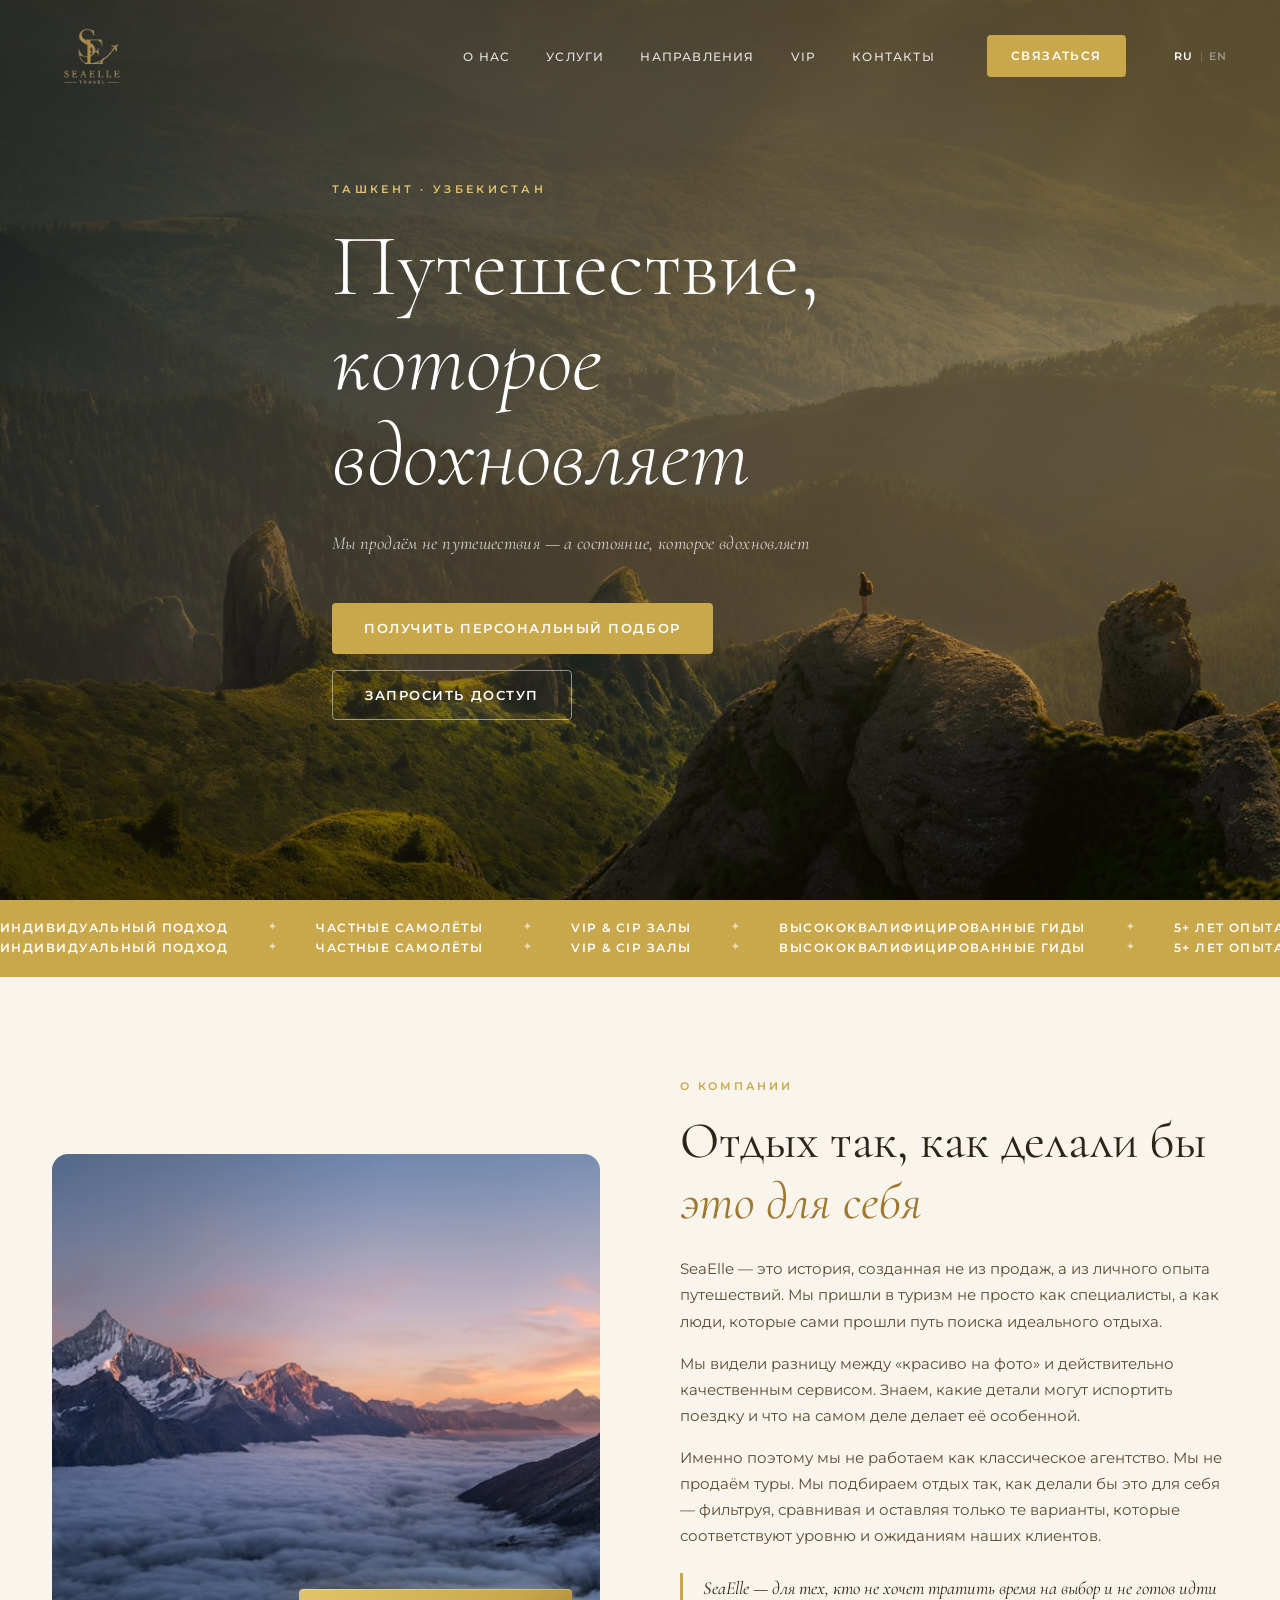
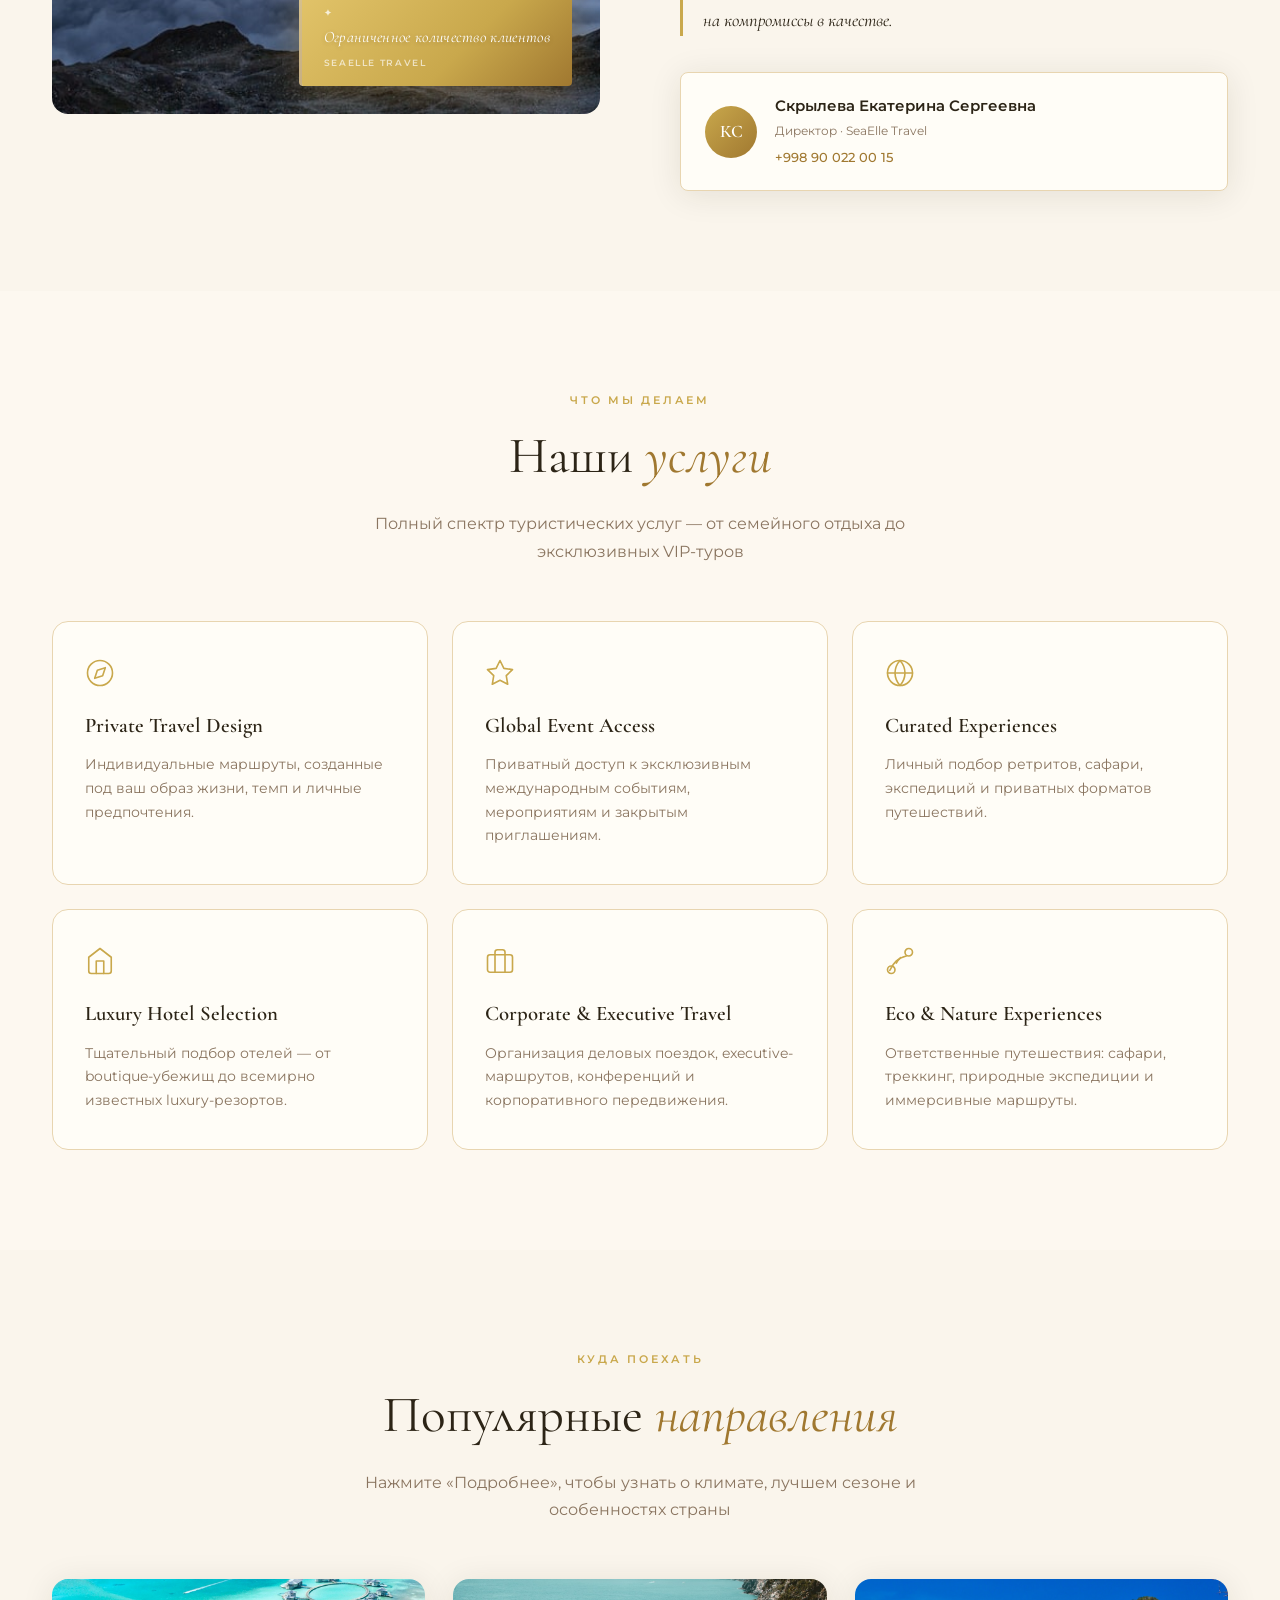
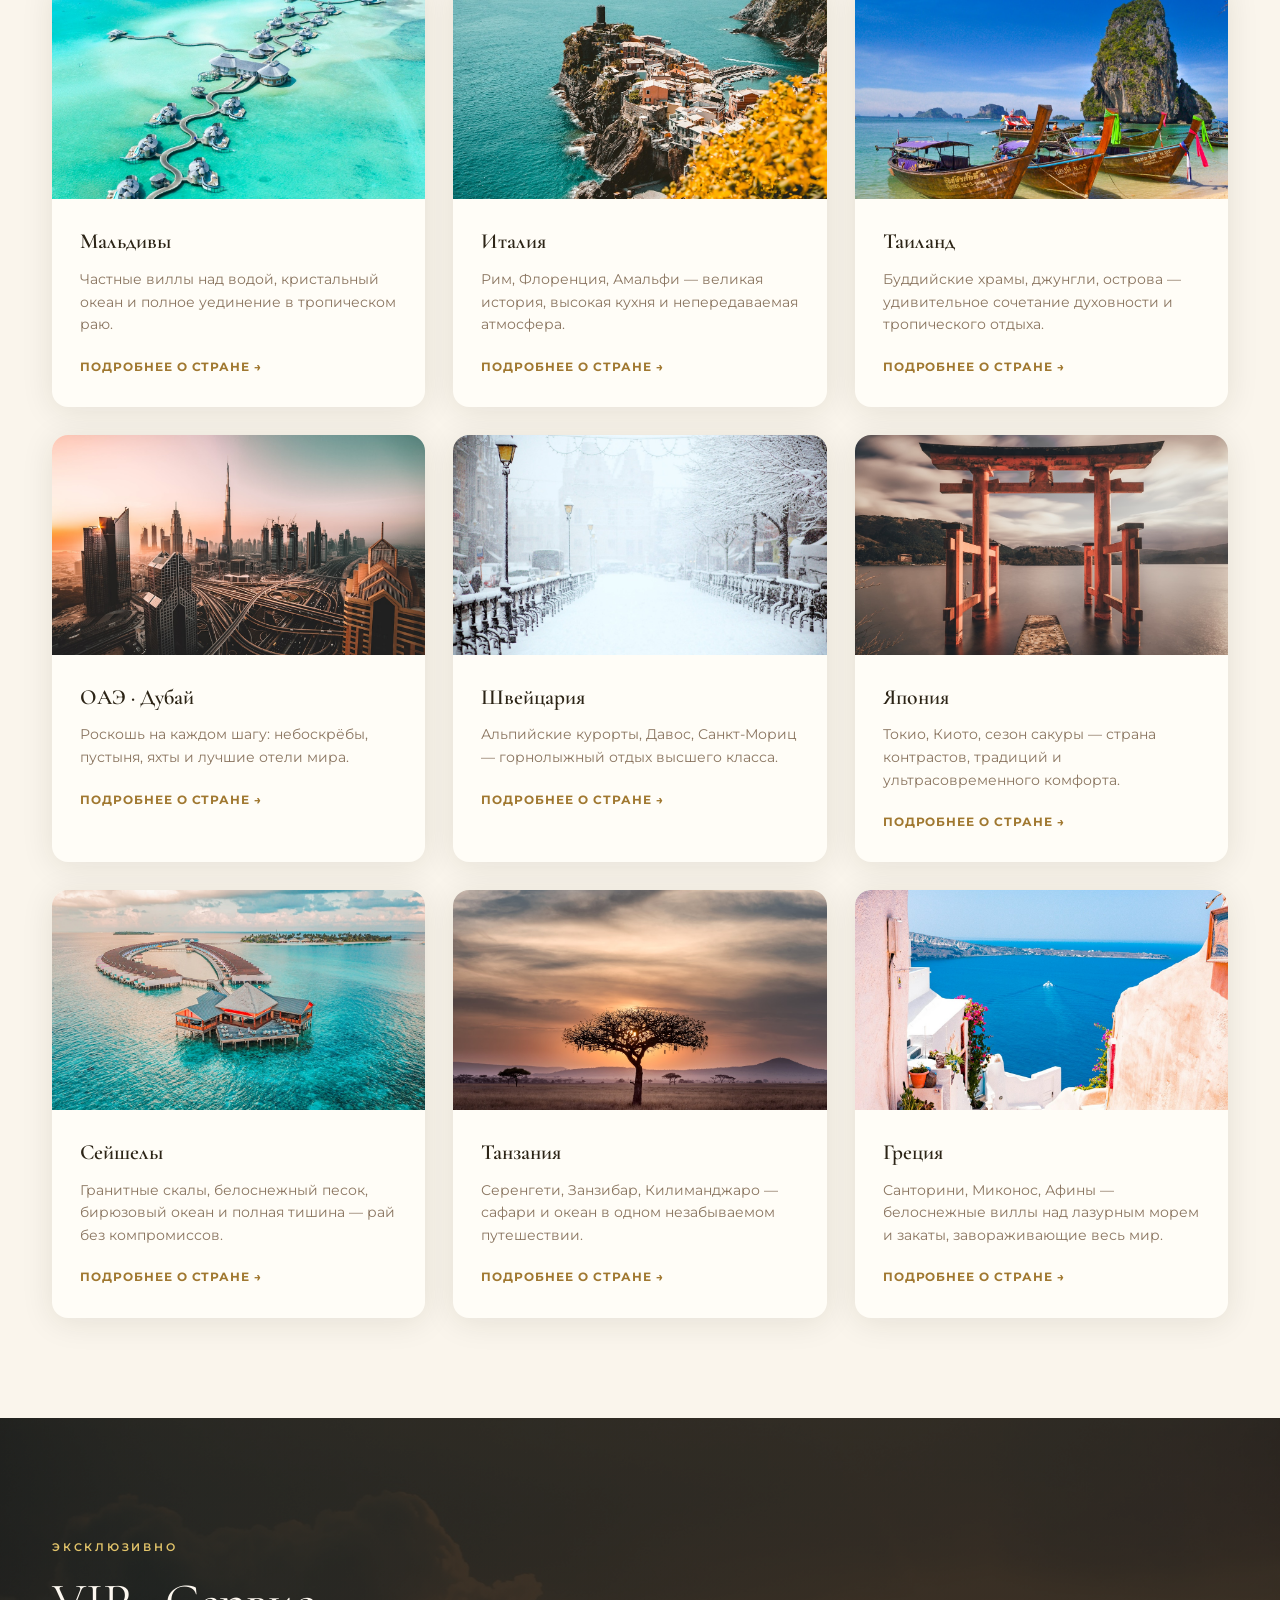
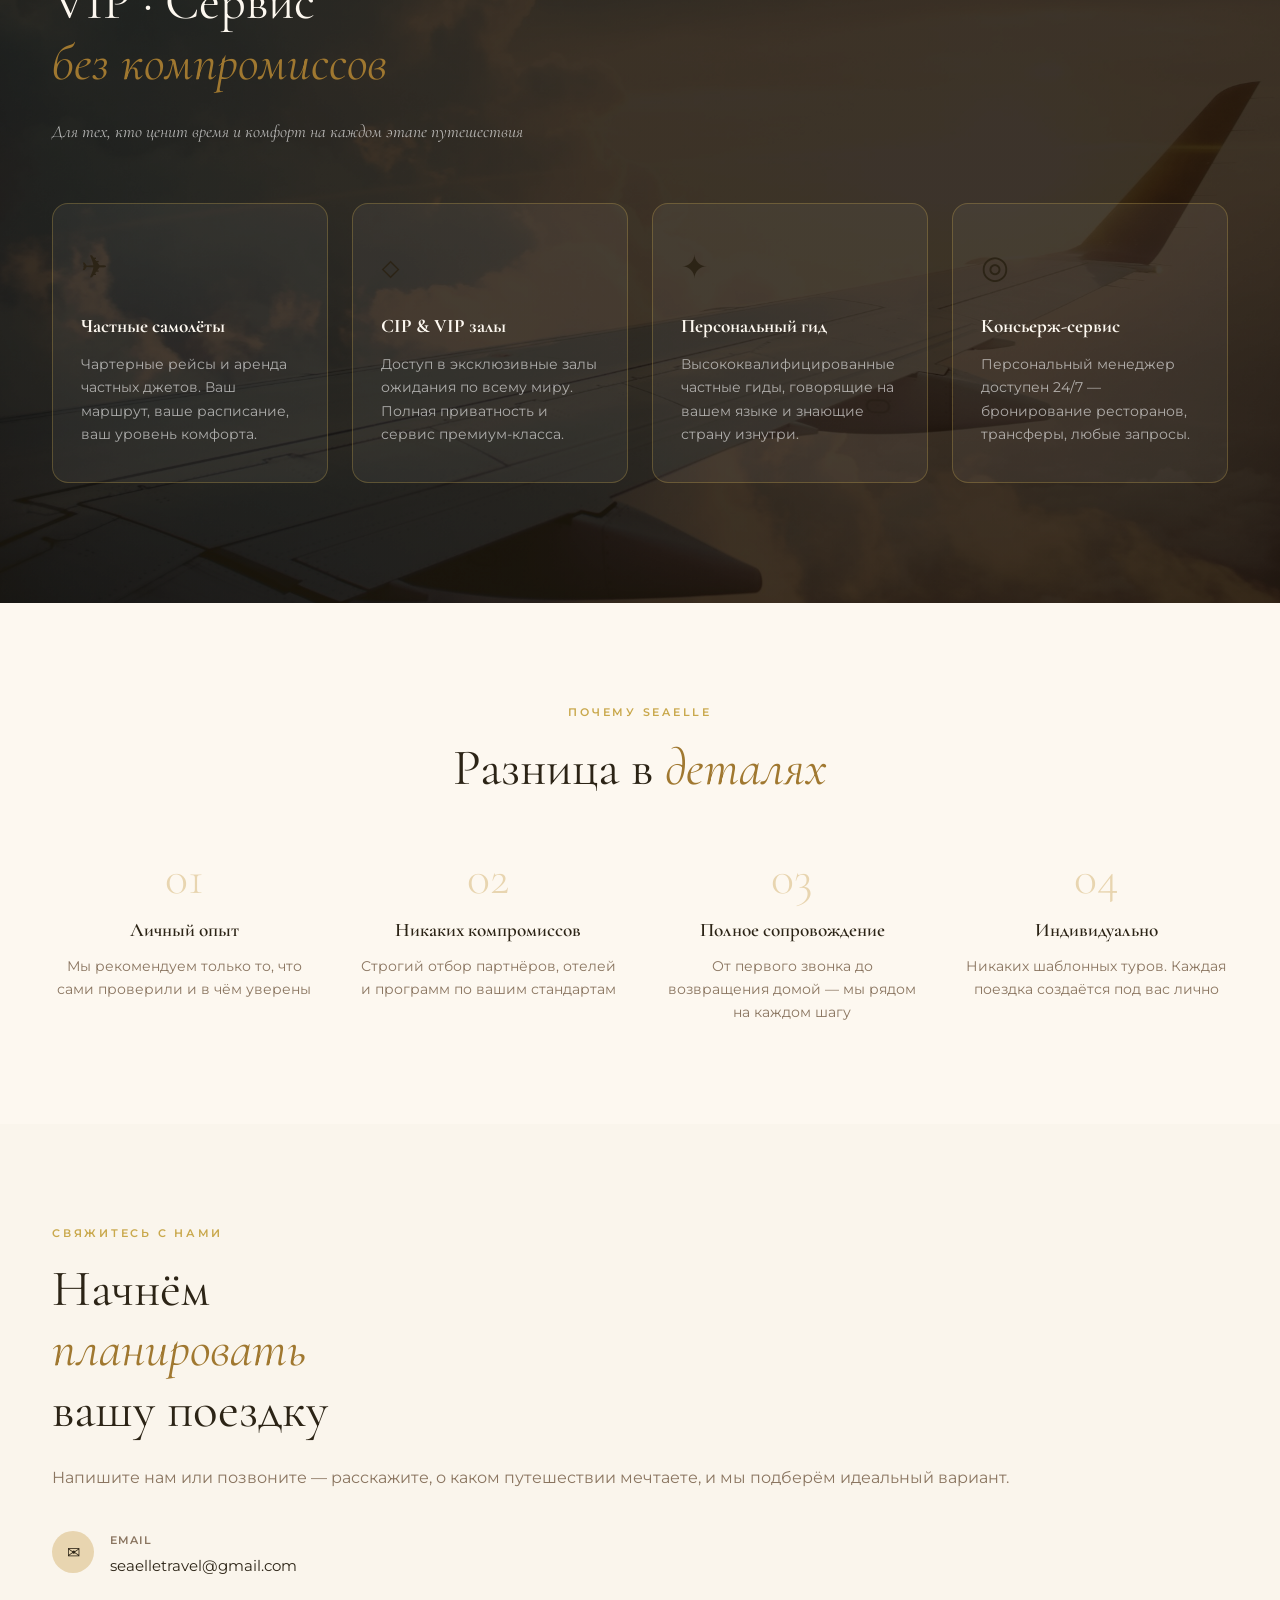
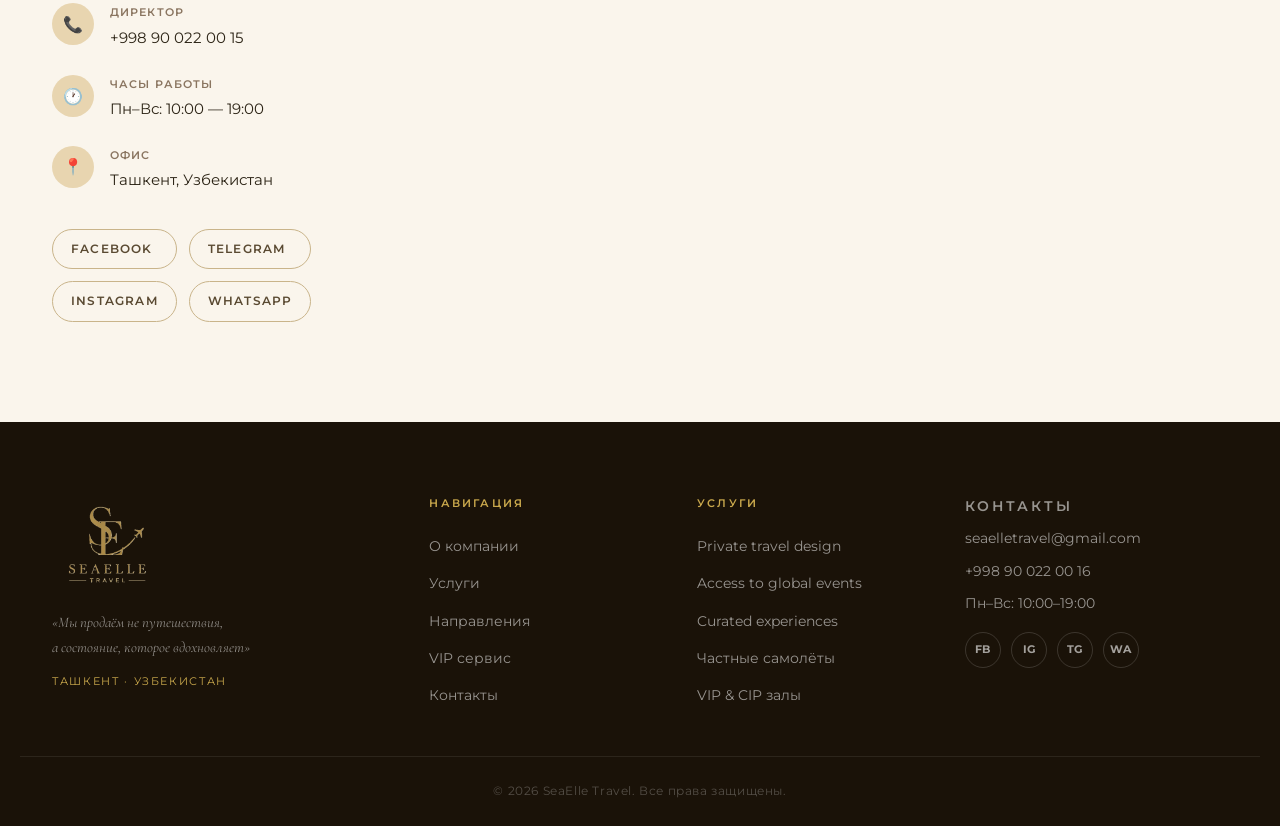
==== index.html @ 76f21b68 "aa" ====
<!DOCTYPE html>
<html lang="ru">
<head>
  <meta charset="UTF-8" />
  <meta name="viewport" content="width=device-width, initial-scale=1.0" />
  <title>SeaElle Travel — Ташкент</title>
  <link rel="stylesheet" href="style.css" />
  <link rel="preconnect" href="https://fonts.googleapis.com" />
  <link href="https://fonts.googleapis.com/css2?family=Cormorant+Garamond:ital,wght@0,300;0,400;0,600;1,300;1,400&family=Montserrat:wght@300;400;500;600&display=swap" rel="stylesheet" />
</head>
<body>

  <!-- HEADER -->
  <header id="header">
    <nav class="nav container">
      <a href="#" class="logo"><img src="images/seaelle_logo-1.png" alt="SeaElle Travel" class="logo-img" /></a>
      <ul class="nav-links">
        <li><a href="#about" data-i18n="navAbout">О нас</a></li>
        <li><a href="#services" data-i18n="navServices">Услуги</a></li>
        <li><a href="#destinations" data-i18n="navDestinations">Направления</a></li>
        <li><a href="#vip">VIP</a></li>
        <li><a href="#contact" data-i18n="navContact">Контакты</a></li>
      </ul>
      <a href="#contact" class="btn-primary nav-cta" data-i18n="navCta">Связаться</a>
      <div class="lang-switcher" id="desktopLangSwitcher">
        <button class="lang-btn active" data-lang="ru">RU</button>
        <span class="lang-sep">|</span>
        <button class="lang-btn" data-lang="en">EN</button>
      </div>
      <button class="burger" id="burger" aria-label="Открыть меню" aria-expanded="false">
        <span class="burger-line"></span>
        <span class="burger-line"></span>
        <span class="burger-line"></span>
      </button>
    </nav>
  </header>

  <!-- MOBILE MENU -->
  <div class="mobile-menu" id="mobileMenu" aria-hidden="true">
    <div class="mm-inner">
      <div class="mm-top">
        <p class="mm-logo"><img src="images/seaelle_logo-1.png" alt="SeaElle Travel" class="logo-img" /></p>
        <button class="mm-close" id="mmClose" aria-label="Закрыть">✕</button>
      </div>
      <div class="mm-lang">
        <button class="lang-btn active" data-lang="ru">RU</button>
        <span class="lang-sep">|</span>
        <button class="lang-btn" data-lang="en">EN</button>
      </div>
      <nav class="mm-nav">
        <a href="#about" class="mob-link" data-i18n="navAbout">О нас</a>
        <a href="#services" class="mob-link" data-i18n="navServices">Услуги</a>
        <a href="#destinations" class="mob-link" data-i18n="navDestinations">Направления</a>
        <a href="#vip" class="mob-link">VIP</a>
        <a href="#contact" class="mob-link" data-i18n="navContact">Контакты</a>
      </nav>
      <div class="mm-footer">
        <p class="mm-slogan" data-i18n-html="mmSlogan">«Мы продаём не путешествия —<br/>а состояние, которое вдохновляет»</p>
        <a href="mailto:seaelletravel@gmail.com" class="mm-email">seaelletravel@gmail.com</a>
      </div>
    </div>
  </div>

  <!-- HERO -->
  <section class="hero" id="home">
    <div class="hero-overlay"></div>
    <div class="hero-content container">
      <p class="hero-eyebrow" data-i18n="heroEyebrow">Ташкент · Узбекистан</p>
      <h1 class="hero-title" data-i18n-html="heroTitle">Путешествие,<br /><em>которое вдохновляет</em></h1>
      <p class="hero-slogan" data-i18n="heroSlogan">Мы продаём не путешествия — а состояние, которое вдохновляет</p>
      <div class="hero-actions">
        <a href="#contact" class="btn-primary" data-i18n="heroBtnPrimary">Получить персональный подбор</a>
        <a href="#vip" class="btn-outline" data-i18n="heroBtnOutline">Запросить доступ</a>
      </div>
    </div>
  
  </section>

  <!-- TAGLINE STRIP -->
  <div class="strip" id="strip">
    <div class="strip-inner">
      <span>Индивидуальный подход</span>
      <span class="dot">✦</span>
      <span>Частные самолёты</span>
      <span class="dot">✦</span>
      <span>VIP &amp; CIP залы</span>
      <span class="dot">✦</span>
      <span>Высококвалифицированные гиды</span>
      <span class="dot">✦</span>
      <span>5+ лет опыта</span>
      <span class="dot">✦</span>
    </div>
  </div>

  <!-- ABOUT -->
  <section class="about section" id="about">
    <div class="container about-grid">
      <div class="about-image">
        <div class="about-img-wrap">
          <img src="images/about.jpg" alt="Путешествие SeaElle" />
          <div class="about-badge">
            <span class="badge-icon">✦</span>
            <span class="badge-txt" data-i18n="aboutBadge">Ограниченное количество клиентов</span>
            <span class="badge-sub">SeaElle Travel</span>
          </div>
        </div>
      </div>
      <div class="about-text">
        <p class="section-eyebrow" data-i18n="aboutEyebrow">О компании</p>
        <h2 class="section-title" data-i18n-html="aboutTitle">Отдых так, как делали бы<br /><em>это для себя</em></h2>
        <div class="about-story">
          <p data-i18n="aboutP1">SeaElle — это история, созданная не из продаж, а из личного опыта путешествий. Мы пришли в туризм не просто как специалисты, а как люди, которые сами прошли путь поиска идеального отдыха.</p>
          <p data-i18n="aboutP2">Мы видели разницу между «красиво на фото» и действительно качественным сервисом. Знаем, какие детали могут испортить поездку и что на самом деле делает её особенной.</p>
          <p data-i18n="aboutP3">Именно поэтому мы не работаем как классическое агентство. Мы не продаём туры. Мы подбираем отдых так, как делали бы это для себя — фильтруя, сравнивая и оставляя только те варианты, которые соответствуют уровню и ожиданиям наших клиентов.</p>
          <p class="about-highlight" data-i18n="aboutHighlight">SeaElle — для тех, кто не хочет тратить время на выбор и не готов идти на компромиссы в качестве.</p>
        </div>
        <div class="director-card">
          <div class="director-avatar">КС</div>
          <div>
            <p class="director-name">Скрылева Екатерина Сергеевна</p>
            <p class="director-role">Директор · SeaElle Travel</p>
            <p class="director-phone"><a href="tel:+998900220015">+998 90 022 00 15</a></p>
          </div>
        </div>
      </div>
    </div>
  </section>

  <!-- SERVICES -->
  <section class="services section" id="services">
    <div class="container">
      <p class="section-eyebrow center" data-i18n="servicesEyebrow">Что мы делаем</p>
      <h2 class="section-title center" data-i18n-html="servicesTitle">Наши <em>услуги</em></h2>
      <p class="section-sub center" data-i18n="servicesSub">Полный спектр туристических услуг — от семейного отдыха до эксклюзивных VIP-туров</p>

      <div class="services-grid">
        <!-- RU CARDS -->
        <div class="service-card" data-lang-show="ru" data-aos="fade-up">
          <svg class="service-svg-icon" viewBox="0 0 24 24" fill="none" stroke="currentColor" stroke-width="1.3" stroke-linecap="round" stroke-linejoin="round">
            <circle cx="12" cy="12" r="10"/><polygon points="16.24 7.76 14.12 14.12 7.76 16.24 9.88 9.88 16.24 7.76"/>
          </svg>
          <h3>Private Travel Design</h3>
          <p>Индивидуальные маршруты, созданные под ваш образ жизни, темп и личные предпочтения.</p>
        </div>
        <div class="service-card" data-lang-show="ru" data-aos="fade-up" data-delay="100">
          <svg class="service-svg-icon" viewBox="0 0 24 24" fill="none" stroke="currentColor" stroke-width="1.3" stroke-linecap="round" stroke-linejoin="round">
            <path d="M12 2l3.09 6.26L22 9.27l-5 4.87 1.18 6.88L12 17.77l-6.18 3.25L7 14.14 2 9.27l6.91-1.01L12 2z"/>
          </svg>
          <h3>Global Event Access</h3>
          <p>Приватный доступ к эксклюзивным международным событиям, мероприятиям и закрытым приглашениям.</p>
        </div>
        <div class="service-card" data-lang-show="ru" data-aos="fade-up" data-delay="200">
          <svg class="service-svg-icon" viewBox="0 0 24 24" fill="none" stroke="currentColor" stroke-width="1.3" stroke-linecap="round" stroke-linejoin="round">
            <circle cx="12" cy="12" r="10"/><line x1="2" y1="12" x2="22" y2="12"/>
            <path d="M12 2a15.3 15.3 0 0 1 4 10 15.3 15.3 0 0 1-4 10 15.3 15.3 0 0 1-4-10 15.3 15.3 0 0 1 4-10z"/>
          </svg>
          <h3>Curated Experiences</h3>
          <p>Личный подбор ретритов, сафари, экспедиций и приватных форматов путешествий.</p>
        </div>
        <div class="service-card" data-lang-show="ru" data-aos="fade-up" data-delay="300">
          <svg class="service-svg-icon" viewBox="0 0 24 24" fill="none" stroke="currentColor" stroke-width="1.3" stroke-linecap="round" stroke-linejoin="round">
            <path d="M3 9l9-7 9 7v11a2 2 0 0 1-2 2H5a2 2 0 0 1-2-2z"/>
            <polyline points="9 22 9 12 15 12 15 22"/>
          </svg>
          <h3>Luxury Hotel Selection</h3>
          <p>Тщательный подбор отелей — от boutique-убежищ до всемирно известных luxury-резортов.</p>
        </div>
        <div class="service-card" data-lang-show="ru" data-aos="fade-up" data-delay="400">
          <svg class="service-svg-icon" viewBox="0 0 24 24" fill="none" stroke="currentColor" stroke-width="1.3" stroke-linecap="round" stroke-linejoin="round">
            <rect x="2" y="7" width="20" height="14" rx="2" ry="2"/>
            <path d="M16 21V5a2 2 0 0 0-2-2h-4a2 2 0 0 0-2 2v16"/>
          </svg>
          <h3>Corporate &amp; Executive Travel</h3>
          <p>Организация деловых поездок, executive-маршрутов, конференций и корпоративного передвижения.</p>
        </div>
        <div class="service-card" data-lang-show="ru" data-aos="fade-up" data-delay="500">
          <svg class="service-svg-icon" viewBox="0 0 24 24" fill="none" stroke="currentColor" stroke-width="1.3" stroke-linecap="round" stroke-linejoin="round">
            <path d="M17 8C8 10 5.9 16.17 3.82 19.5"/><path d="M9.04 13.72C9.97 12.04 11.08 10.56 12.45 9.3"/>
            <circle cx="19" cy="5" r="3"/><circle cx="5" cy="19" r="3"/>
          </svg>
          <h3>Eco &amp; Nature Experiences</h3>
          <p>Ответственные путешествия: сафари, треккинг, природные экспедиции и иммерсивные маршруты.</p>
        </div>

        <!-- EN CARDS (hidden by default) -->
        <div class="service-card" data-lang-show="en" style="display:none" data-aos="fade-up">
          <svg class="service-svg-icon" viewBox="0 0 24 24" fill="none" stroke="currentColor" stroke-width="1.3" stroke-linecap="round" stroke-linejoin="round">
            <circle cx="12" cy="12" r="10"/><polygon points="16.24 7.76 14.12 14.12 7.76 16.24 9.88 9.88 16.24 7.76"/>
          </svg>
          <h3>Private Travel Design</h3>
          <p>Tailor-made journeys crafted around your lifestyle, pace, and personal preferences.</p>
        </div>
        <div class="service-card" data-lang-show="en" style="display:none" data-aos="fade-up" data-delay="100">
          <svg class="service-svg-icon" viewBox="0 0 24 24" fill="none" stroke="currentColor" stroke-width="1.3" stroke-linecap="round" stroke-linejoin="round">
            <path d="M12 2l3.09 6.26L22 9.27l-5 4.87 1.18 6.88L12 17.77l-6.18 3.25L7 14.14 2 9.27l6.91-1.01L12 2z"/>
          </svg>
          <h3>Global Event Access</h3>
          <p>Private access to exclusive international events, experiences, and invitations.</p>
        </div>
        <div class="service-card" data-lang-show="en" style="display:none" data-aos="fade-up" data-delay="200">
          <svg class="service-svg-icon" viewBox="0 0 24 24" fill="none" stroke="currentColor" stroke-width="1.3" stroke-linecap="round" stroke-linejoin="round">
            <circle cx="12" cy="12" r="10"/><line x1="2" y1="12" x2="22" y2="12"/>
            <path d="M12 2a15.3 15.3 0 0 1 4 10 15.3 15.3 0 0 1-4 10 15.3 15.3 0 0 1-4-10 15.3 15.3 0 0 1 4-10z"/>
          </svg>
          <h3>Curated Experiences</h3>
          <p>Personally selected retreats, safaris, expeditions, and private travel formats.</p>
        </div>
        <div class="service-card" data-lang-show="en" style="display:none" data-aos="fade-up" data-delay="300">
          <svg class="service-svg-icon" viewBox="0 0 24 24" fill="none" stroke="currentColor" stroke-width="1.3" stroke-linecap="round" stroke-linejoin="round">
            <path d="M3 9l9-7 9 7v11a2 2 0 0 1-2 2H5a2 2 0 0 1-2-2z"/>
            <polyline points="9 22 9 12 15 12 15 22"/>
          </svg>
          <h3>Luxury Hotel Selection</h3>
          <p>Carefully curated stays — from boutique hideaways to world-renowned luxury resorts.</p>
        </div>
        <div class="service-card" data-lang-show="en" style="display:none" data-aos="fade-up" data-delay="400">
          <svg class="service-svg-icon" viewBox="0 0 24 24" fill="none" stroke="currentColor" stroke-width="1.3" stroke-linecap="round" stroke-linejoin="round">
            <rect x="2" y="7" width="20" height="14" rx="2" ry="2"/>
            <path d="M16 21V5a2 2 0 0 0-2-2h-4a2 2 0 0 0-2 2v16"/>
          </svg>
          <h3>Corporate &amp; Executive Travel</h3>
          <p>Business travel management, executive itineraries, conferences, and corporate mobility solutions.</p>
        </div>
        <div class="service-card" data-lang-show="en" style="display:none" data-aos="fade-up" data-delay="500">
          <svg class="service-svg-icon" viewBox="0 0 24 24" fill="none" stroke="currentColor" stroke-width="1.3" stroke-linecap="round" stroke-linejoin="round">
            <path d="M17 8C8 10 5.9 16.17 3.82 19.5"/><path d="M9.04 13.72C9.97 12.04 11.08 10.56 12.45 9.3"/>
            <circle cx="19" cy="5" r="3"/><circle cx="5" cy="19" r="3"/>
          </svg>
          <h3>Eco &amp; Nature Experiences</h3>
          <p>Responsible travel experiences including safaris, trekking, conservation journeys, and immersive nature escapes.</p>
        </div>
      </div>
    </div>
  </section>

  <!-- DESTINATIONS -->
  <section class="destinations section" id="destinations">
    <div class="container">
      <p class="section-eyebrow center" data-i18n="destinationsEyebrow">Куда поехать</p>
      <h2 class="section-title center" data-i18n-html="destinationsTitle">Популярные <em>направления</em></h2>
      <p class="section-sub center" data-i18n="destinationsSub">Нажмите «Подробнее», чтобы узнать о климате, лучшем сезоне и особенностях страны</p>

      <div class="dest-grid">

        <div class="dest-card">
          <div class="dest-img-wrap">
            <img src="images/maldives.jpg" alt="Мальдивы" />
          </div>
          <div class="dest-info">
            <h3 data-i18n="destMaldivesTitle">Мальдивы</h3>
            <p data-i18n="destMaldivesDesc">Частные виллы над водой, кристальный океан и полное уединение в тропическом раю.</p>
            <button class="dest-more-btn" data-country="maldives" data-i18n="destMoreBtn">Подробнее о стране →</button>
          </div>
        </div>

        <div class="dest-card">
          <div class="dest-img-wrap">
            <img src="images/italy.jpg" alt="Италия" />
          </div>
          <div class="dest-info">
            <h3 data-i18n="destItalyTitle">Италия</h3>
            <p data-i18n="destItalyDesc">Рим, Флоренция, Амальфи — великая история, высокая кухня и непередаваемая атмосфера.</p>
            <button class="dest-more-btn" data-country="italy" data-i18n="destMoreBtn">Подробнее о стране →</button>
          </div>
        </div>

        <div class="dest-card">
          <div class="dest-img-wrap">
            <img src="images/thailand.jpg" alt="Таиланд" />
          </div>
          <div class="dest-info">
            <h3 data-i18n="destThailandTitle">Таиланд</h3>
            <p data-i18n="destThailandDesc">Буддийские храмы, джунгли, острова — удивительное сочетание духовности и тропического отдыха.</p>
            <button class="dest-more-btn" data-country="thailand" data-i18n="destMoreBtn">Подробнее о стране →</button>
          </div>
        </div>

        <div class="dest-card">
          <div class="dest-img-wrap">
            <img src="images/uae.jpg" alt="ОАЭ" />
          </div>
          <div class="dest-info">
            <h3 data-i18n="destUaeTitle">ОАЭ · Дубай</h3>
            <p data-i18n="destUaeDesc">Роскошь на каждом шагу: небоскрёбы, пустыня, яхты и лучшие отели мира.</p>
            <button class="dest-more-btn" data-country="uae" data-i18n="destMoreBtn">Подробнее о стране →</button>
          </div>
        </div>

        <div class="dest-card">
          <div class="dest-img-wrap">
            <img src="images/switzerland.jpg" alt="Швейцария" />
          </div>
          <div class="dest-info">
            <h3 data-i18n="destSwitzerlandTitle">Швейцария</h3>
            <p data-i18n="destSwitzerlandDesc">Альпийские курорты, Давос, Санкт-Мориц — горнолыжный отдых высшего класса.</p>
            <button class="dest-more-btn" data-country="switzerland" data-i18n="destMoreBtn">Подробнее о стране →</button>
          </div>
        </div>

        <div class="dest-card">
          <div class="dest-img-wrap">
            <img src="images/japan.jpg" alt="Япония" />
          </div>
          <div class="dest-info">
            <h3 data-i18n="destJapanTitle">Япония</h3>
            <p data-i18n="destJapanDesc">Токио, Киото, сезон сакуры — страна контрастов, традиций и ультрасовременного комфорта.</p>
            <button class="dest-more-btn" data-country="japan" data-i18n="destMoreBtn">Подробнее о стране →</button>
          </div>
        </div>

        <div class="dest-card">
          <div class="dest-img-wrap">
            <img src="images/seychelles.jpg" alt="Сейшелы" />
          </div>
          <div class="dest-info">
            <h3 data-i18n="destSeychellesTitle">Сейшелы</h3>
            <p data-i18n="destSeychellesDesc">Гранитные скалы, белоснежный песок, бирюзовый океан и полная тишина — рай без компромиссов.</p>
            <button class="dest-more-btn" data-country="seychelles" data-i18n="destMoreBtn">Подробнее о стране →</button>
          </div>
        </div>

        <div class="dest-card">
          <div class="dest-img-wrap">
            <img src="images/tanzania.jpg" alt="Танзания" />
          </div>
          <div class="dest-info">
            <h3 data-i18n="destTanzaniaTitle">Танзания</h3>
            <p data-i18n="destTanzaniaDesc">Серенгети, Занзибар, Килиманджаро — сафари и океан в одном незабываемом путешествии.</p>
            <button class="dest-more-btn" data-country="tanzania" data-i18n="destMoreBtn">Подробнее о стране →</button>
          </div>
        </div>

        <div class="dest-card">
          <div class="dest-img-wrap">
            <img src="images/greece.jpg" alt="Греция" />
          </div>
          <div class="dest-info">
            <h3 data-i18n="destGreeceTitle">Греция</h3>
            <p data-i18n="destGreeceDesc">Санторини, Миконос, Афины — белоснежные виллы над лазурным морем и закаты, завораживающие весь мир.</p>
            <button class="dest-more-btn" data-country="greece" data-i18n="destMoreBtn">Подробнее о стране →</button>
          </div>
        </div>

      </div>
    </div>
  </section>

  <!-- COUNTRY MODAL -->
  <div class="modal-overlay" id="countryModal" role="dialog" aria-modal="true" aria-label="Информация о стране">
    <div class="modal-box">
      <button class="modal-close" id="modalClose" aria-label="Закрыть">✕</button>
      <div class="modal-inner">
        <div class="modal-left">
          <img src="" alt="" id="modalImg" />
          <div class="modal-img-overlay">
            <span id="modalCountryBadge"></span>
          </div>
        </div>
        <div class="modal-right">
          <p class="modal-eyebrow" id="modalEyebrow"></p>
          <h2 class="modal-title" id="modalTitle"></h2>
          <p class="modal-tagline" id="modalTagline"></p>
          <p class="modal-desc" id="modalDesc"></p>
          <div class="modal-facts" id="modalFacts"></div>
          <a href="https://www.instagram.com/seaelle.travel/" target="_blank" rel="noopener" class="btn-primary modal-cta" id="modalCta" data-i18n="modalCta">Узнать стоимость</a>
        </div>
      </div>
    </div>
  </div>


  <section class="vip section" id="vip">
    <div class="vip-bg"></div>
    <div class="container vip-content">
      <p class="section-eyebrow light" data-i18n="vipEyebrow">Эксклюзивно</p>
      <h2 class="section-title light" data-i18n-html="vipTitle">VIP · Сервис<br /><em>без компромиссов</em></h2>
      <p class="vip-desc" data-i18n="vipDesc">Для тех, кто ценит время и комфорт на каждом этапе путешествия</p>

      <div class="vip-grid">
        <div class="vip-card">
          <div class="vip-icon">✈</div>
          <h3 data-i18n="vipCard1Title">Частные самолёты</h3>
          <p data-i18n="vipCard1Text">Чартерные рейсы и аренда частных джетов. Ваш маршрут, ваше расписание, ваш уровень комфорта.</p>
        </div>
        <div class="vip-card">
          <div class="vip-icon">◇</div>
          <h3 data-i18n="vipCard2Title">CIP &amp; VIP залы</h3>
          <p data-i18n="vipCard2Text">Доступ в эксклюзивные залы ожидания по всему миру. Полная приватность и сервис премиум-класса.</p>
        </div>
        <div class="vip-card">
          <div class="vip-icon">✦</div>
          <h3 data-i18n="vipCard3Title">Персональный гид</h3>
          <p data-i18n="vipCard3Text">Высококвалифицированные частные гиды, говорящие на вашем языке и знающие страну изнутри.</p>
        </div>
        <div class="vip-card">
          <div class="vip-icon">◎</div>
          <h3 data-i18n="vipCard4Title">Консьерж-сервис</h3>
          <p data-i18n="vipCard4Text">Персональный менеджер доступен 24/7 — бронирование ресторанов, трансферы, любые запросы.</p>
        </div>
      </div>
    </div>
  </section>

  <!-- WHY US -->
  <section class="why section">
    <div class="container">
      <p class="section-eyebrow center" data-i18n="whyEyebrow">Почему SeaElle</p>
      <h2 class="section-title center" data-i18n-html="whyTitle">Разница в <em>деталях</em></h2>
      <div class="why-grid">
        <div class="why-item">
          <span class="why-num">01</span>
          <h3 data-i18n="whyItem1Title">Личный опыт</h3>
          <p data-i18n="whyItem1Text">Мы рекомендуем только то, что сами проверили и в чём уверены</p>
        </div>
        <div class="why-item">
          <span class="why-num">02</span>
          <h3 data-i18n="whyItem2Title">Никаких компромиссов</h3>
          <p data-i18n="whyItem2Text">Строгий отбор партнёров, отелей и программ по вашим стандартам</p>
        </div>
        <div class="why-item">
          <span class="why-num">03</span>
          <h3 data-i18n="whyItem3Title">Полное сопровождение</h3>
          <p data-i18n="whyItem3Text">От первого звонка до возвращения домой — мы рядом на каждом шагу</p>
        </div>
        <div class="why-item">
          <span class="why-num">04</span>
          <h3 data-i18n="whyItem4Title">Индивидуально</h3>
          <p data-i18n="whyItem4Text">Никаких шаблонных туров. Каждая поездка создаётся под вас лично</p>
        </div>
      </div>
    </div>
  </section>

  <!-- CONTACT -->
  <section class="contact section" id="contact">
    <div class="container">
      <div class="contact-info">
        <p class="section-eyebrow" data-i18n="contactEyebrow">Свяжитесь с нами</p>
        <h2 class="section-title" data-i18n-html="contactTitle">Начнём<br /><em>планировать</em><br />вашу поездку</h2>
        <p class="contact-sub" data-i18n="contactSub">Напишите нам или позвоните — расскажите, о каком путешествии мечтаете, и мы подберём идеальный вариант.</p>

        <ul class="contact-list">
          <li>
            <span class="contact-ico">✉</span>
            <div>
              <p class="c-label">Email</p>
              <a href="mailto:seaelletravel@gmail.com">seaelletravel@gmail.com</a>
            </div>
          </li>
          <li>
            <span class="contact-ico">📞</span>
            <div>
              <p class="c-label" data-i18n="contactLabelDirector">Директор</p>
              <a href="tel:+998900220015">+998 90 022 00 15</a>
            </div>
          </li>
          <li>
            <span class="contact-ico">🕐</span>
            <div>
              <p class="c-label" data-i18n="contactLabelHours">Часы работы</p>
              <p data-i18n="contactLabelHoursVal">Пн–Вс: 10:00 — 19:00</p>
            </div>
          </li>
          <li>
            <span class="contact-ico">📍</span>
            <div>
              <p class="c-label" data-i18n="contactLabelOffice">Офис</p>
              <p data-i18n="contactLabelOfficeVal">Ташкент, Узбекистан</p>
            </div>
          </li>
        </ul>

        <div class="social-links">
          <div class="social-group">
            <a href="https://www.facebook.com/profile.php?id=61589027070417" target="_blank" rel="noopener" class="social-btn">Facebook</a>
            <a href="https://www.instagram.com/seaelle.travel/" target="_blank" rel="noopener" class="social-btn">Instagram</a>
          </div>
          <div class="social-group">
            <a href="#" class="social-btn">Telegram</a>
            <a href="#" class="social-btn">WhatsApp</a>
          </div>
        </div>
      </div>

    </div>
  </section>

  <!-- FOOTER -->
  <footer class="footer">
    <div class="container footer-grid">
      <div class="footer-brand">
        <div class="logo"><img src="images/seaelle_logo-1.png" alt="SeaElle Travel" class="logo-img" /></div>
        <p class="footer-slogan" data-i18n-html="footerSlogan">«Мы продаём не путешествия,<br />а состояние, которое вдохновляет»</p>
        <p class="footer-city" data-i18n="footerCity">Ташкент · Узбекистан</p>
      </div>
      <div class="footer-links">
        <p class="footer-heading" data-i18n="footerNavHeading">Навигация</p>
        <ul>
          <li><a href="#about" data-i18n="footerNavAbout">О компании</a></li>
          <li><a href="#services" data-i18n="footerNavServices">Услуги</a></li>
          <li><a href="#destinations" data-i18n="footerNavDestinations">Направления</a></li>
          <li><a href="#vip" data-i18n="footerNavVip">VIP сервис</a></li>
          <li><a href="#contact" data-i18n="footerNavContact">Контакты</a></li>
        </ul>
      </div>
      <div class="footer-links">
        <p class="footer-heading" data-i18n="footerServicesHeading">Услуги</p>
        <ul>
          <li><a href="#services">Private travel design</a></li>
          <li><a href="#services">Access to global events</a></li>
          <li><a href="#services">Curated experiences</a></li>
          <li><a href="#vip">Частные самолёты</a></li>
          <li><a href="#vip">VIP & CIP залы</a></li>
        </ul>
      </div>
      <div class="footer-contact">
        <p class="footer-heading" data-i18n="footerContactHeading">Контакты</p>
        <p><a href="mailto:seaelletravel@gmail.com">seaelletravel@gmail.com</a></p>
        <p><a href="tel:+998900220016">+998 90 022 00 16</a></p>
        <p>Пн–Вс: 10:00–19:00</p>
        <div class="footer-social">
          <a href="https://www.facebook.com/profile.php?id=61589027070417" target="_blank" rel="noopener">FB</a>
          <a href="https://www.instagram.com/seaelle.travel/" target="_blank" rel="noopener">IG</a>
          <a href="#">TG</a>
          <a href="#">WA</a>
        </div>
      </div>
    </div>
    <div class="footer-bottom container">
      <p data-i18n="footerCopy">© 2026 SeaElle Travel. Все права защищены.</p>
    </div>
  </footer>

  <script src="script.js"></script>
</body>
</html>
---- style.css ----
/* =============================================
   SeaElle Travel — Main Stylesheet
   Colors: warm beige, milk, sand, gold accents
   ============================================= */

:root {
  --cream: #fdf8f0;
  --milk: #faf5ec;
  --sand: #e8d5b0;
  --sand-dark: #c9b48a;
  --gold: #c9a84c;
  --gold-light: #e2c46a;
  --gold-dark: #a07830;
  --text-dark: #2c2416;
  --text-mid: #5a4a32;
  --text-light: #8a7560;
  --white: #ffffff;
  --dark-bg: #1a1208;
  --card-bg: #fffdf7;

  --font-serif: 'Cormorant Garamond', Georgia, serif;
  --font-sans: 'Montserrat', sans-serif;

  --radius: 16px;
  --radius-sm: 8px;
  --shadow: 0 4px 32px rgba(44, 36, 22, 0.10);
  --shadow-lg: 0 12px 60px rgba(44, 36, 22, 0.18);

  --transition: 0.35s cubic-bezier(0.4, 0, 0.2, 1);
}

*, *::before, *::after { box-sizing: border-box; margin: 0; padding: 0; }

html { scroll-behavior: smooth; font-size: 16px; overflow-x: hidden; }

body {
  font-family: var(--font-sans);
  background: var(--cream);
  color: var(--text-dark);
  line-height: 1.7;
  overflow-x: hidden;
}

img { display: block; max-width: 100%; }
a { color: inherit; text-decoration: none; }
ul { list-style: none; }

/* ---- UTILITIES ---- */
.container {
  max-width: 1240px;
  margin: 0 auto;
  padding: 0 32px;
}

.section {
  padding: 100px 0;
}

.section-eyebrow {
  font-family: var(--font-sans);
  font-size: 11px;
  font-weight: 600;
  letter-spacing: 0.25em;
  text-transform: uppercase;
  color: var(--gold);
  margin-bottom: 16px;
}

.section-eyebrow.light { color: var(--gold-light); }
.section-eyebrow.center { text-align: center; }

.section-title {
  font-family: var(--font-serif);
  font-size: clamp(2.2rem, 4vw, 3.2rem);
  font-weight: 400;
  line-height: 1.18;
  color: var(--text-dark);
  margin-bottom: 24px;
}

.section-title em {
  font-style: italic;
  color: var(--gold-dark);
}

.section-title.center { text-align: center; }
.section-title.light { color: var(--cream); }

.section-sub {
  font-size: 1rem;
  color: var(--text-light);
  max-width: 560px;
  margin-bottom: 56px;
}

.section-sub.center {
  text-align: center;
  margin-left: auto;
  margin-right: auto;
}

/* ---- BUTTONS ---- */
.btn-primary {
  display: inline-block;
  background: var(--gold);
  color: var(--white);
  font-family: var(--font-sans);
  font-size: 13px;
  font-weight: 600;
  letter-spacing: 0.12em;
  text-transform: uppercase;
  padding: 14px 32px;
  border-radius: 4px;
  border: none;
  cursor: pointer;
  transition: background var(--transition), transform var(--transition), box-shadow var(--transition);
}

.btn-primary:hover {
  background: var(--gold-dark);
  transform: translateY(-2px);
  box-shadow: 0 8px 24px rgba(201, 168, 76, 0.35);
}

.btn-outline {
  display: inline-block;
  background: transparent;
  color: var(--white);
  font-family: var(--font-sans);
  font-size: 13px;
  font-weight: 600;
  letter-spacing: 0.12em;
  text-transform: uppercase;
  padding: 13px 32px;
  border-radius: 4px;
  border: 1.5px solid rgba(255,255,255,0.5);
  cursor: pointer;
  transition: all var(--transition);
}

.btn-outline:hover {
  border-color: var(--white);
  background: rgba(255,255,255,0.1);
}



/* =============================================
   HEADER
   ============================================= */
#header {
  position: fixed;
  top: 0; left: 0; right: 0;
  z-index: 1000;
  padding: 20px 0;
  transition: all var(--transition);
}

#header.scrolled {
  background: rgba(253, 248, 240, 0.97);
  backdrop-filter: blur(20px);
  -webkit-backdrop-filter: blur(20px);
  padding: 14px 0;
  box-shadow: 0 2px 30px rgba(44,36,22,0.08);
}

.nav {
  display: flex;
  align-items: center;
  gap: 40px;
}

.logo {
  display: block;
  transition: opacity var(--transition);
}

.logo-img {
  height: 72px;
  width: auto;
  display: block;
  border-radius: 6px;
}

.logo span { display: none; }

.nav-links {
  display: flex;
  gap: 36px;
  margin-left: auto;
}

.nav-links a {
  font-size: 12px;
  font-weight: 500;
  letter-spacing: 0.1em;
  text-transform: uppercase;
  color: rgba(255,255,255,0.85);
  transition: color var(--transition);
  position: relative;
}

.nav-links a::after {
  content: '';
  position: absolute;
  bottom: -4px; left: 0;
  width: 0; height: 1px;
  background: var(--gold-light);
  transition: width var(--transition);
}

.nav-links a:hover::after { width: 100%; }
.nav-links a:hover { color: var(--white); }

#header.scrolled .nav-links a { color: var(--text-mid); }
#header.scrolled .nav-links a:hover { color: var(--gold-dark); }
#header.scrolled .nav-links a::after { background: var(--gold); }

.nav-cta { margin-left: 12px; font-size: 12px; padding: 11px 24px; }

/* ---- BURGER BUTTON ---- */
.burger {
  display: none;
  flex-direction: column;
  justify-content: center;
  gap: 6px;
  background: none;
  border: none;
  cursor: pointer;
  margin-left: auto;
  padding: 8px;
  width: 44px;
  height: 44px;
  border-radius: 8px;
  transition: background var(--transition);
  position: relative;
  z-index: 1001;
}

.burger:hover { background: rgba(255,255,255,0.1); }
#header.scrolled .burger:hover { background: rgba(44,36,22,0.08); }

.burger-line {
  display: block;
  width: 22px;
  height: 1.5px;
  background: var(--white);
  border-radius: 2px;
  transition: transform 0.4s cubic-bezier(0.4,0,0.2,1),
              opacity 0.3s ease,
              width 0.3s ease;
  transform-origin: center;
}

#header.scrolled .burger-line { background: var(--text-dark); }

/* Burger → X animation */
.burger.is-open .burger-line:nth-child(1) {
  transform: translateY(7.5px) rotate(45deg);
}
.burger.is-open .burger-line:nth-child(2) {
  opacity: 0;
  width: 0;
}
.burger.is-open .burger-line:nth-child(3) {
  transform: translateY(-7.5px) rotate(-45deg);
}

/* =============================================
   MOBILE MENU
   ============================================= */
.mobile-menu {
  position: fixed;
  inset: 0;
  z-index: 1000;
  visibility: hidden;
  pointer-events: none;
}

.mobile-menu.open {
  visibility: visible;
  pointer-events: all;
}

/* Dark overlay */
.mobile-menu::before {
  content: '';
  position: absolute;
  inset: 0;
  background: rgba(26,18,8,0.5);
  backdrop-filter: blur(4px);
  -webkit-backdrop-filter: blur(4px);
  opacity: 0;
  transition: opacity 0.4s ease;
}

.mobile-menu.open::before { opacity: 1; }

/* Slide-in panel */
.mm-inner {
  position: absolute;
  top: 0; right: 0;
  width: min(380px, 100vw);
  height: 100%;
  background: var(--dark-bg);
  display: flex;
  flex-direction: column;
  padding: 0;
  transform: translateX(100%);
  transition: transform 0.45s cubic-bezier(0.4, 0, 0.2, 1);
  overflow-y: auto;
}

.mobile-menu.open .mm-inner {
  transform: translateX(0);
}

.mm-top {
  display: flex;
  align-items: center;
  justify-content: space-between;
  padding: 28px 32px;
  border-bottom: 1px solid rgba(255,255,255,0.07);
}

.mm-logo {
  display: block;
}

.mm-logo .logo-img {
  height: 80px;
  width: auto;
  border-radius: 6px;
}

.mm-logo span { display: none; }

.mm-close {
  background: rgba(255,255,255,0.07);
  border: 1px solid rgba(255,255,255,0.12);
  color: rgba(255,255,255,0.7);
  width: 38px; height: 38px;
  border-radius: 50%;
  font-size: 1rem;
  cursor: pointer;
  display: flex;
  align-items: center;
  justify-content: center;
  transition: all var(--transition);
  flex-shrink: 0;
}

.mm-close:hover {
  background: var(--gold);
  border-color: var(--gold);
  color: var(--white);
}

.mm-nav {
  display: flex;
  flex-direction: column;
  padding: 40px 32px;
  gap: 4px;
  flex: 1;
}

.mm-nav a {
  font-family: var(--font-serif);
  font-size: 2rem;
  font-weight: 400;
  color: rgba(255,255,255,0.65);
  padding: 10px 0;
  border-bottom: 1px solid rgba(255,255,255,0.06);
  transition: color var(--transition), padding-left var(--transition);
  opacity: 0;
  transform: translateX(20px);
  transition: color 0.3s ease,
              padding-left 0.3s ease,
              opacity 0.4s ease,
              transform 0.4s ease;
}

.mm-nav a:last-child { border-bottom: none; }

.mm-nav a:hover {
  color: var(--gold-light);
  padding-left: 12px;
}

/* Staggered link animation */
.mobile-menu.open .mm-nav a {
  opacity: 1;
  transform: translateX(0);
}
.mobile-menu.open .mm-nav a:nth-child(1) { transition-delay: 0.12s; }
.mobile-menu.open .mm-nav a:nth-child(2) { transition-delay: 0.18s; }
.mobile-menu.open .mm-nav a:nth-child(3) { transition-delay: 0.24s; }
.mobile-menu.open .mm-nav a:nth-child(4) { transition-delay: 0.30s; }
.mobile-menu.open .mm-nav a:nth-child(5) { transition-delay: 0.36s; }

.mm-footer {
  padding: 28px 32px;
  border-top: 1px solid rgba(255,255,255,0.07);
}

.mm-slogan {
  font-family: var(--font-serif);
  font-style: italic;
  font-size: 0.88rem;
  color: rgba(255,255,255,0.35);
  line-height: 1.7;
  margin-bottom: 12px;
}

.mm-email {
  font-size: 12px;
  font-weight: 500;
  letter-spacing: 0.06em;
  color: var(--gold);
  transition: color var(--transition);
}

.mm-email:hover { color: var(--gold-light); }

/* =============================================
   HERO
   ============================================= */
.hero {
  position: relative;
  height: 100vh;
  min-height: 700px;
  display: flex;
  align-items: center;
  background: url('images/hero.jpg') center/cover no-repeat;
}

.hero-overlay {
  position: absolute;
  inset: 0;
  background: linear-gradient(
    135deg,
    rgba(26, 18, 8, 0.72) 0%,
    rgba(26, 18, 8, 0.45) 60%,
    rgba(26, 18, 8, 0.2) 100%
  );
}

.hero-content {
  position: relative;
  z-index: 2;
  max-width: 680px;
}

.hero-eyebrow {
  font-size: 11px;
  font-weight: 600;
  letter-spacing: 0.3em;
  text-transform: uppercase;
  color: var(--gold-light);
  margin-bottom: 20px;
}

.hero-title {
  font-family: var(--font-serif);
  font-size: clamp(3rem, 7vw, 5.5rem);
  font-weight: 300;
  line-height: 1.08;
  color: var(--white);
  margin-bottom: 24px;
}

.hero-title em {
  font-style: italic;
  font-weight: 300;
  display: block;
}

.hero-slogan {
  font-size: 1rem;
  color: rgba(255,255,255,0.75);
  margin-bottom: 44px;
  font-style: italic;
  font-family: var(--font-serif);
  font-size: 1.15rem;
  letter-spacing: 0.02em;
}

.hero-actions {
  display: flex;
  gap: 16px;
  flex-wrap: wrap;
}

.hero-scroll {
  position: absolute;
  bottom: 40px;
  left: 50%;
  transform: translateX(-50%);
  z-index: 2;
  display: flex;
  flex-direction: column;
  align-items: center;
  gap: 8px;
  color: rgba(255,255,255,0.5);
  font-size: 10px;
  letter-spacing: 0.15em;
  text-transform: uppercase;
}

.hero-scroll span {
  display: block;
  width: 1px;
  height: 48px;
  background: linear-gradient(to bottom, rgba(255,255,255,0.6), transparent);
  animation: scrollLine 1.8s ease-in-out infinite;
}

@keyframes scrollLine {
  0% { transform: scaleY(0); transform-origin: top; }
  50% { transform: scaleY(1); transform-origin: top; }
  51% { transform: scaleY(1); transform-origin: bottom; }
  100% { transform: scaleY(0); transform-origin: bottom; }
}

/* =============================================
   STRIP
   ============================================= */
.strip {
  background: var(--gold);
  padding: 18px 0;
  overflow: hidden;
}

.strip-inner {
  display: flex;
  gap: 40px;
  animation: marquee 30s linear infinite;
  white-space: nowrap;
  width: max-content;
}

.strip-inner span {
  font-size: 12px;
  font-weight: 600;
  letter-spacing: 0.12em;
  text-transform: uppercase;
  color: var(--white);
}

.strip-inner .dot {
  color: rgba(255,255,255,0.6);
  font-size: 10px;
  letter-spacing: 0;
}

@keyframes marquee {
  from { transform: translateX(0); }
  to { transform: translateX(-50%); }
}

/* =============================================
   ABOUT
   ============================================= */
.about { background: var(--milk); }

.about-grid {
  display: grid;
  grid-template-columns: 1fr 1fr;
  gap: 80px;
  align-items: center;
}

.about-img-wrap {
  position: relative;
  border-radius: var(--radius);
  overflow: hidden;
}

.about-img-wrap img {
  width: 100%;
  height: 560px;
  object-fit: cover;
  display: block;
  transition: transform 0.6s ease;
}

.about-img-wrap:hover img { transform: scale(1.03); }

.about-badge {
  position: absolute;
  bottom: 28px; right: 28px;
  background: linear-gradient(135deg, var(--gold-light) 0%, var(--gold) 60%, var(--gold-dark) 100%);
  display: flex;
  flex-direction: column;
  align-items: flex-start;
  gap: 6px;
  padding: 16px 22px;
  border-radius: 4px;
  border-left: 3px solid rgba(255,255,255,0.4);
  box-shadow: 0 8px 40px rgba(160, 120, 48, 0.45), inset 0 1px 0 rgba(255,255,255,0.3);
}

.badge-icon {
  display: block;
  font-size: 9px;
  font-family: var(--font-sans);
  font-weight: 700;
  letter-spacing: 0.3em;
  text-transform: uppercase;
  color: rgba(255,255,255,0.75);
}

.badge-line { display: none; }
.badge-label { display: none; }
.badge-num { display: none; }

.badge-txt {
  font-family: var(--font-serif);
  font-size: 1rem;
  font-weight: 400;
  font-style: italic;
  line-height: 1.4;
  color: var(--white);
  letter-spacing: 0.02em;
  text-shadow: 0 1px 4px rgba(100, 70, 10, 0.3);
}

.badge-sub {
  display: block;
  font-family: var(--font-sans);
  font-size: 9px;
  font-weight: 600;
  letter-spacing: 0.18em;
  text-transform: uppercase;
  color: rgba(255,255,255,0.65);
}

.about-story p {
  color: var(--text-mid);
  margin-bottom: 16px;
  font-size: 0.96rem;
}

.about-highlight {
  font-family: var(--font-serif);
  font-size: 1.15rem !important;
  font-style: italic;
  color: var(--text-dark) !important;
  border-left: 3px solid var(--gold);
  padding-left: 20px;
  margin-top: 24px !important;
}

.director-card {
  display: flex;
  align-items: center;
  gap: 18px;
  background: var(--card-bg);
  border-radius: var(--radius-sm);
  padding: 20px 24px;
  margin-top: 36px;
  border: 1px solid var(--sand);
  box-shadow: var(--shadow);
}

.director-avatar {
  width: 52px; height: 52px;
  border-radius: 50%;
  background: linear-gradient(135deg, var(--gold), var(--gold-dark));
  display: flex;
  align-items: center;
  justify-content: center;
  font-family: var(--font-serif);
  font-size: 1.1rem;
  font-weight: 600;
  color: var(--white);
  flex-shrink: 0;
}

.director-name {
  font-weight: 600;
  font-size: 0.95rem;
  color: var(--text-dark);
}

.director-role {
  font-size: 12px;
  color: var(--text-light);
  margin: 2px 0;
}

.director-phone a {
  color: var(--gold-dark);
  font-size: 13px;
  font-weight: 500;
  transition: color var(--transition);
}

.director-phone a:hover { color: var(--gold); }

/* =============================================
   SERVICES
   ============================================= */
.services { background: var(--cream); }

.services-grid {
  display: grid;
  grid-template-columns: repeat(3, 1fr);
  gap: 24px;
}

.service-card {
  background: var(--card-bg);
  border-radius: var(--radius);
  padding: 36px 32px;
  border: 1px solid var(--sand);
  transition: all var(--transition);
  position: relative;
  overflow: hidden;
}

.service-card::before {
  content: '';
  position: absolute;
  bottom: 0; left: 0; right: 0;
  height: 3px;
  background: linear-gradient(to right, var(--gold), var(--gold-light));
  transform: scaleX(0);
  transition: transform var(--transition);
}

.service-card:hover {
  transform: translateY(-6px);
  box-shadow: var(--shadow-lg);
  border-color: var(--sand-dark);
}

.service-card:hover::before { transform: scaleX(1); }

.service-icon {
  font-size: 2rem;
  margin-bottom: 16px;
  display: block;
}

.service-card h3 {
  font-family: var(--font-serif);
  font-size: 1.3rem;
  font-weight: 600;
  color: var(--text-dark);
  margin-bottom: 10px;
}

.service-card p {
  font-size: 0.9rem;
  color: var(--text-light);
  line-height: 1.65;
}

/* =============================================
   DESTINATIONS
   ============================================= */
.destinations { background: var(--milk); }


.dest-grid {
  display: grid;
  grid-template-columns: repeat(3, 1fr);
  gap: 28px;
}

.dest-card {
  border-radius: var(--radius);
  overflow: hidden;
  background: var(--card-bg);
  box-shadow: var(--shadow);
  transition: transform var(--transition), box-shadow var(--transition);
}

.dest-card:hover {
  transform: translateY(-8px);
  box-shadow: var(--shadow-lg);
}

.dest-card.hidden { display: none; }

.dest-img-wrap {
  position: relative;
  overflow: hidden;
  height: 220px;
}

.dest-img-wrap img {
  width: 100%; height: 100%;
  object-fit: cover;
  transition: transform 0.6s ease;
}

.dest-card:hover .dest-img-wrap img { transform: scale(1.07); }

.dest-cat-tag { display: none; }

.dest-more-btn {
  background: none;
  border: none;
  font-family: var(--font-sans);
  font-size: 12px;
  font-weight: 700;
  letter-spacing: 0.08em;
  text-transform: uppercase;
  color: var(--gold-dark);
  cursor: pointer;
  padding: 0;
  transition: color var(--transition), gap var(--transition);
  display: inline-flex;
  align-items: center;
  gap: 6px;
}

.dest-more-btn:hover { color: var(--gold); gap: 10px; }

/* =============================================
   MODAL
   ============================================= */
.modal-overlay {
  position: fixed;
  inset: 0;
  background: rgba(26,18,8,0.72);
  backdrop-filter: blur(6px);
  -webkit-backdrop-filter: blur(6px);
  z-index: 2000;
  display: flex;
  align-items: center;
  justify-content: center;
  padding: 24px;
  opacity: 0;
  visibility: hidden;
  transition: opacity 0.3s ease, visibility 0.3s ease;
}

.modal-overlay.open {
  opacity: 1;
  visibility: visible;
}

.modal-box {
  background: var(--milk);
  border-radius: 20px;
  max-width: 980px;
  width: 100%;
  max-height: 90vh;
  overflow-y: auto;
  position: relative;
  transform: translateY(24px) scale(0.97);
  transition: transform 0.35s cubic-bezier(0.34, 1.56, 0.64, 1);
  box-shadow: 0 32px 80px rgba(26,18,8,0.35);
}

.modal-overlay.open .modal-box {
  transform: translateY(0) scale(1);
}

.modal-close {
  position: absolute;
  top: 20px; right: 20px;
  z-index: 10;
  width: 40px; height: 40px;
  border-radius: 50%;
  background: rgba(26,18,8,0.55);
  border: none;
  color: var(--white);
  font-size: 1rem;
  cursor: pointer;
  display: flex;
  align-items: center;
  justify-content: center;
  transition: background var(--transition);
}

.modal-close:hover { background: rgba(26,18,8,0.85); }

.modal-inner {
  display: grid;
  grid-template-columns: 1fr 1.1fr;
}

.modal-left {
  position: relative;
  overflow: hidden;
  border-radius: 20px 0 0 20px;
}

.modal-left img {
  width: 100%;
  height: 100%;
  min-height: 380px;
  object-fit: cover;
  display: block;
}

.modal-img-overlay {
  position: absolute;
  bottom: 0; left: 0; right: 0;
  background: linear-gradient(transparent, rgba(26,18,8,0.7));
  padding: 32px 24px 24px;
}

.modal-img-overlay span {
  font-family: var(--font-serif);
  font-size: 1.4rem;
  font-style: italic;
  color: var(--white);
}

.modal-right {
  padding: 48px 44px;
  display: flex;
  flex-direction: column;
}

.modal-eyebrow {
  font-size: 11px;
  font-weight: 600;
  letter-spacing: 0.22em;
  text-transform: uppercase;
  color: var(--gold);
  margin-bottom: 10px;
}

.modal-title {
  font-family: var(--font-serif);
  font-size: 2.2rem;
  font-weight: 400;
  color: var(--text-dark);
  margin-bottom: 6px;
  line-height: 1.15;
}

.modal-tagline {
  font-family: var(--font-serif);
  font-style: italic;
  font-size: 1.05rem;
  color: var(--gold-dark);
  margin-bottom: 18px;
}

.modal-desc {
  font-size: 0.92rem;
  color: var(--text-mid);
  line-height: 1.78;
  margin-bottom: 28px;
}

.modal-facts {
  display: grid;
  grid-template-columns: 1fr 1fr;
  gap: 12px;
  margin-bottom: 32px;
}

.modal-fact {
  display: flex;
  align-items: flex-start;
  gap: 10px;
  background: var(--cream);
  border: 1px solid var(--sand);
  border-radius: var(--radius-sm);
  padding: 12px 14px;
}

.modal-fact-icon { font-size: 1.15rem; flex-shrink: 0; margin-top: 1px; }

.modal-fact-label {
  font-size: 10px;
  font-weight: 700;
  letter-spacing: 0.1em;
  text-transform: uppercase;
  color: var(--text-light);
  margin-bottom: 2px;
}

.modal-fact-val {
  font-size: 0.83rem;
  color: var(--text-dark);
  line-height: 1.45;
}

.modal-cta { align-self: flex-start; margin-top: auto; }

@media (max-width: 740px) {
  .modal-inner { grid-template-columns: 1fr; }
  .modal-left { border-radius: 20px 20px 0 0; }
  .modal-left img { min-height: 240px; height: 240px; }
  .modal-right { padding: 28px 24px 36px; }
  .modal-title { font-size: 1.7rem; }
  .modal-facts { grid-template-columns: 1fr; }
}

.dest-info { padding: 24px 28px 28px; }

.dest-info h3 {
  font-family: var(--font-serif);
  font-size: 1.35rem;
  font-weight: 600;
  margin-bottom: 8px;
  color: var(--text-dark);
}

.dest-info p {
  font-size: 0.88rem;
  color: var(--text-light);
  margin-bottom: 16px;
  line-height: 1.6;
}

.dest-link {
  font-size: 12px;
  font-weight: 600;
  letter-spacing: 0.08em;
  color: var(--gold-dark);
  text-transform: uppercase;
  transition: color var(--transition);
}

.dest-link:hover { color: var(--gold); }

/* =============================================
   VIP SECTION
   ============================================= */
.vip {
  position: relative;
  padding: 120px 0;
  overflow: hidden;
}

.vip-bg {
  position: absolute;
  inset: 0;
  background:
    linear-gradient(rgba(26,18,8,0.85), rgba(26,18,8,0.85)),
    url('images/vip-bg.jpg') center/cover no-repeat;
}

.vip-content {
  position: relative;
  z-index: 2;
}

.vip-desc {
  color: rgba(255,255,255,0.65);
  font-style: italic;
  font-family: var(--font-serif);
  font-size: 1.1rem;
  margin-bottom: 56px;
}

.vip-grid {
  display: grid;
  grid-template-columns: repeat(4, 1fr);
  gap: 24px;
}

.vip-card {
  background: rgba(255,255,255,0.05);
  border: 1px solid rgba(201,168,76,0.3);
  border-radius: var(--radius);
  padding: 36px 28px;
  transition: all var(--transition);
}

.vip-card:hover {
  background: rgba(201,168,76,0.1);
  border-color: rgba(201,168,76,0.6);
  transform: translateY(-4px);
}

.vip-icon {
  font-size: 2rem;
  margin-bottom: 16px;
}

.vip-card h3 {
  font-family: var(--font-serif);
  font-size: 1.2rem;
  color: var(--cream);
  margin-bottom: 10px;
}

.vip-card p {
  font-size: 0.88rem;
  color: rgba(255,255,255,0.6);
  line-height: 1.65;
}

/* =============================================
   WHY US
   ============================================= */
.why { background: var(--cream); }

.why-grid {
  display: grid;
  grid-template-columns: repeat(4, 1fr);
  gap: 40px;
  margin-top: 56px;
}

.why-item { text-align: center; }

.why-num {
  display: block;
  font-family: var(--font-serif);
  font-size: 3rem;
  font-weight: 300;
  color: var(--sand);
  line-height: 1;
  margin-bottom: 12px;
}

.why-item h3 {
  font-family: var(--font-serif);
  font-size: 1.2rem;
  font-weight: 600;
  color: var(--text-dark);
  margin-bottom: 8px;
}

.why-item p {
  font-size: 0.88rem;
  color: var(--text-light);
  line-height: 1.65;
}

/* =============================================
   CONTACT
   ============================================= */
.contact { background: var(--milk); }

.contact-grid {
  max-width: 620px;
}

.contact-sub {
  color: var(--text-light);
  margin-bottom: 40px;
}

.contact-list {
  display: flex;
  flex-direction: column;
  gap: 24px;
  margin-bottom: 36px;
}

.contact-list li {
  display: flex;
  align-items: flex-start;
  gap: 16px;
}

.contact-ico {
  width: 42px; height: 42px;
  background: var(--sand);
  border-radius: 50%;
  display: flex;
  align-items: center;
  justify-content: center;
  font-size: 1rem;
  flex-shrink: 0;
}

.c-label {
  font-size: 11px;
  font-weight: 600;
  letter-spacing: 0.1em;
  text-transform: uppercase;
  color: var(--text-light);
  margin-bottom: 2px;
}

.contact-list a, .contact-list p:last-child {
  font-size: 0.96rem;
  color: var(--text-dark);
}

.contact-list a:hover { color: var(--gold); }

.social-links {
  display: flex;
  gap: 12px;
  align-items: flex-start;
  flex-wrap: wrap;
}

.social-group {
  display: flex;
  flex-direction: column;
  gap: 12px;
}

.social-btn {
  font-size: 12px;
  font-weight: 600;
  letter-spacing: 0.1em;
  text-transform: uppercase;
  color: var(--text-mid);
  border: 1.5px solid var(--sand-dark);
  padding: 9px 18px;
  border-radius: 40px;
  transition: all var(--transition);
}

.social-btn:hover {
  background: var(--gold);
  border-color: var(--gold);
  color: var(--white);
}



/* =============================================
   FOOTER
   ============================================= */
.footer {
  background: var(--dark-bg);
  padding: 72px 0 0;
}

.footer-grid {
  display: grid;
  grid-template-columns: 1.5fr 1fr 1fr 1.2fr;
  gap: 48px;
  padding-bottom: 48px;
  border-bottom: 1px solid rgba(255,255,255,0.08);
}

.footer-brand .logo {
  display: block;
  margin-bottom: 16px;
}

.footer-brand .logo-img {
  height: 100px;
  width: auto;
  border-radius: 6px;
}

.footer-slogan {
  font-family: var(--font-serif);
  font-style: italic;
  color: rgba(255,255,255,0.5);
  font-size: 0.92rem;
  line-height: 1.7;
  margin-bottom: 12px;
}

.footer-city {
  font-size: 11px;
  letter-spacing: 0.15em;
  text-transform: uppercase;
  color: var(--gold);
}

.footer-heading {
  font-size: 11px;
  font-weight: 600;
  letter-spacing: 0.2em;
  text-transform: uppercase;
  color: var(--gold);
  margin-bottom: 20px;
}

.footer-links ul {
  display: flex;
  flex-direction: column;
  gap: 10px;
}

.footer-links a {
  font-size: 0.9rem;
  color: rgba(255,255,255,0.55);
  transition: color var(--transition);
}

.footer-links a:hover { color: var(--cream); }

.footer-contact p, .footer-contact a {
  font-size: 0.9rem;
  color: rgba(255,255,255,0.55);
  margin-bottom: 8px;
  display: block;
  transition: color var(--transition);
}

.footer-contact a:hover { color: var(--gold-light); }

.footer-social {
  display: flex;
  gap: 10px;
  margin-top: 16px;
}

.footer-social a {
  width: 36px; height: 36px;
  border: 1px solid rgba(255,255,255,0.15);
  border-radius: 50%;
  display: flex;
  align-items: center;
  justify-content: center;
  font-size: 11px;
  font-weight: 700;
  color: rgba(255,255,255,0.6) !important;
  margin-bottom: 0 !important;
  transition: all var(--transition);
}

.footer-social a:hover {
  background: var(--gold);
  border-color: var(--gold);
  color: var(--white) !important;
}

.footer-bottom {
  padding: 24px 32px;
  text-align: center;
}

.footer-bottom p {
  font-size: 12px;
  color: rgba(255,255,255,0.25);
  letter-spacing: 0.05em;
}

/* =============================================
   RESPONSIVE
   ============================================= */
@media (max-width: 1024px) {
  .services-grid { grid-template-columns: repeat(2, 1fr); }
  .dest-grid { grid-template-columns: repeat(2, 1fr); }
  .vip-grid { grid-template-columns: repeat(2, 1fr); }
  .why-grid { grid-template-columns: repeat(2, 1fr); }
  .footer-grid { grid-template-columns: 1fr 1fr; gap: 40px; }
}

@media (max-width: 768px) {
  .nav-links, .nav-cta { display: none; }
  .burger { display: flex; }

  .about-grid { grid-template-columns: 1fr; gap: 40px; }
  .about-image { order: -1; }
  .about-img-wrap img { height: 360px; }

  .services-grid { grid-template-columns: 1fr; }
  .dest-grid { grid-template-columns: 1fr; }
  .vip-grid { grid-template-columns: 1fr 1fr; }
  .why-grid { grid-template-columns: 1fr 1fr; }

  .footer-grid { grid-template-columns: 1fr; gap: 32px; }
  .section { padding: 64px 0; }

  .container { padding: 0 20px; }
}

@media (max-width: 480px) {
  .vip-grid { grid-template-columns: 1fr; }
  .why-grid { grid-template-columns: 1fr; }
  .hero-actions { flex-direction: column; align-items: flex-start; }
  .hero-actions .btn-primary,
  .hero-actions .btn-outline { width: fit-content; }
}

/* =============================================
   LANGUAGE SWITCHER
   ============================================= */
.lang-switcher {
  display: flex;
  align-items: center;
  margin-left: 8px;
}

.lang-sep {
  font-size: 11px;
  color: rgba(255,255,255,0.25);
  margin: 0 6px;
  line-height: 1;
  user-select: none;
}

#header.scrolled .lang-sep { color: var(--sand-dark); }

.lang-btn {
  background: none;
  border: none;
  font-family: var(--font-sans);
  font-size: 11px;
  font-weight: 600;
  letter-spacing: 0.14em;
  text-transform: uppercase;
  color: rgba(255,255,255,0.4);
  cursor: pointer;
  padding: 4px 0;
  transition: color var(--transition);
  line-height: 1;
}

.lang-btn.active { color: var(--white); }
.lang-btn:hover  { color: var(--gold-light); }

#header.scrolled .lang-btn         { color: var(--text-light); }
#header.scrolled .lang-btn.active  { color: var(--text-dark); font-weight: 700; }
#header.scrolled .lang-btn:hover   { color: var(--gold); }

/* Mobile menu lang row */
.mm-lang {
  display: flex;
  align-items: center;
  padding: 16px 32px;
  border-bottom: 1px solid rgba(255,255,255,0.07);
}

.mm-lang .lang-sep { color: rgba(255,255,255,0.2); }

.mm-lang .lang-btn          { color: rgba(255,255,255,0.35); font-size: 12px; }
.mm-lang .lang-btn.active   { color: var(--gold-light); }
.mm-lang .lang-btn:hover    { color: var(--gold-light); }

@media (max-width: 768px) {
  .lang-switcher {
    display: flex;
    margin-left: auto;
    margin-right: 12px;
  }
}

/* =============================================
   SVG SERVICE ICONS (EN cards)
   ============================================= */
.service-svg-icon {
  width: 30px;
  height: 30px;
  color: var(--gold);
  margin-bottom: 20px;
  display: block;
  flex-shrink: 0;
  stroke: currentColor;
}
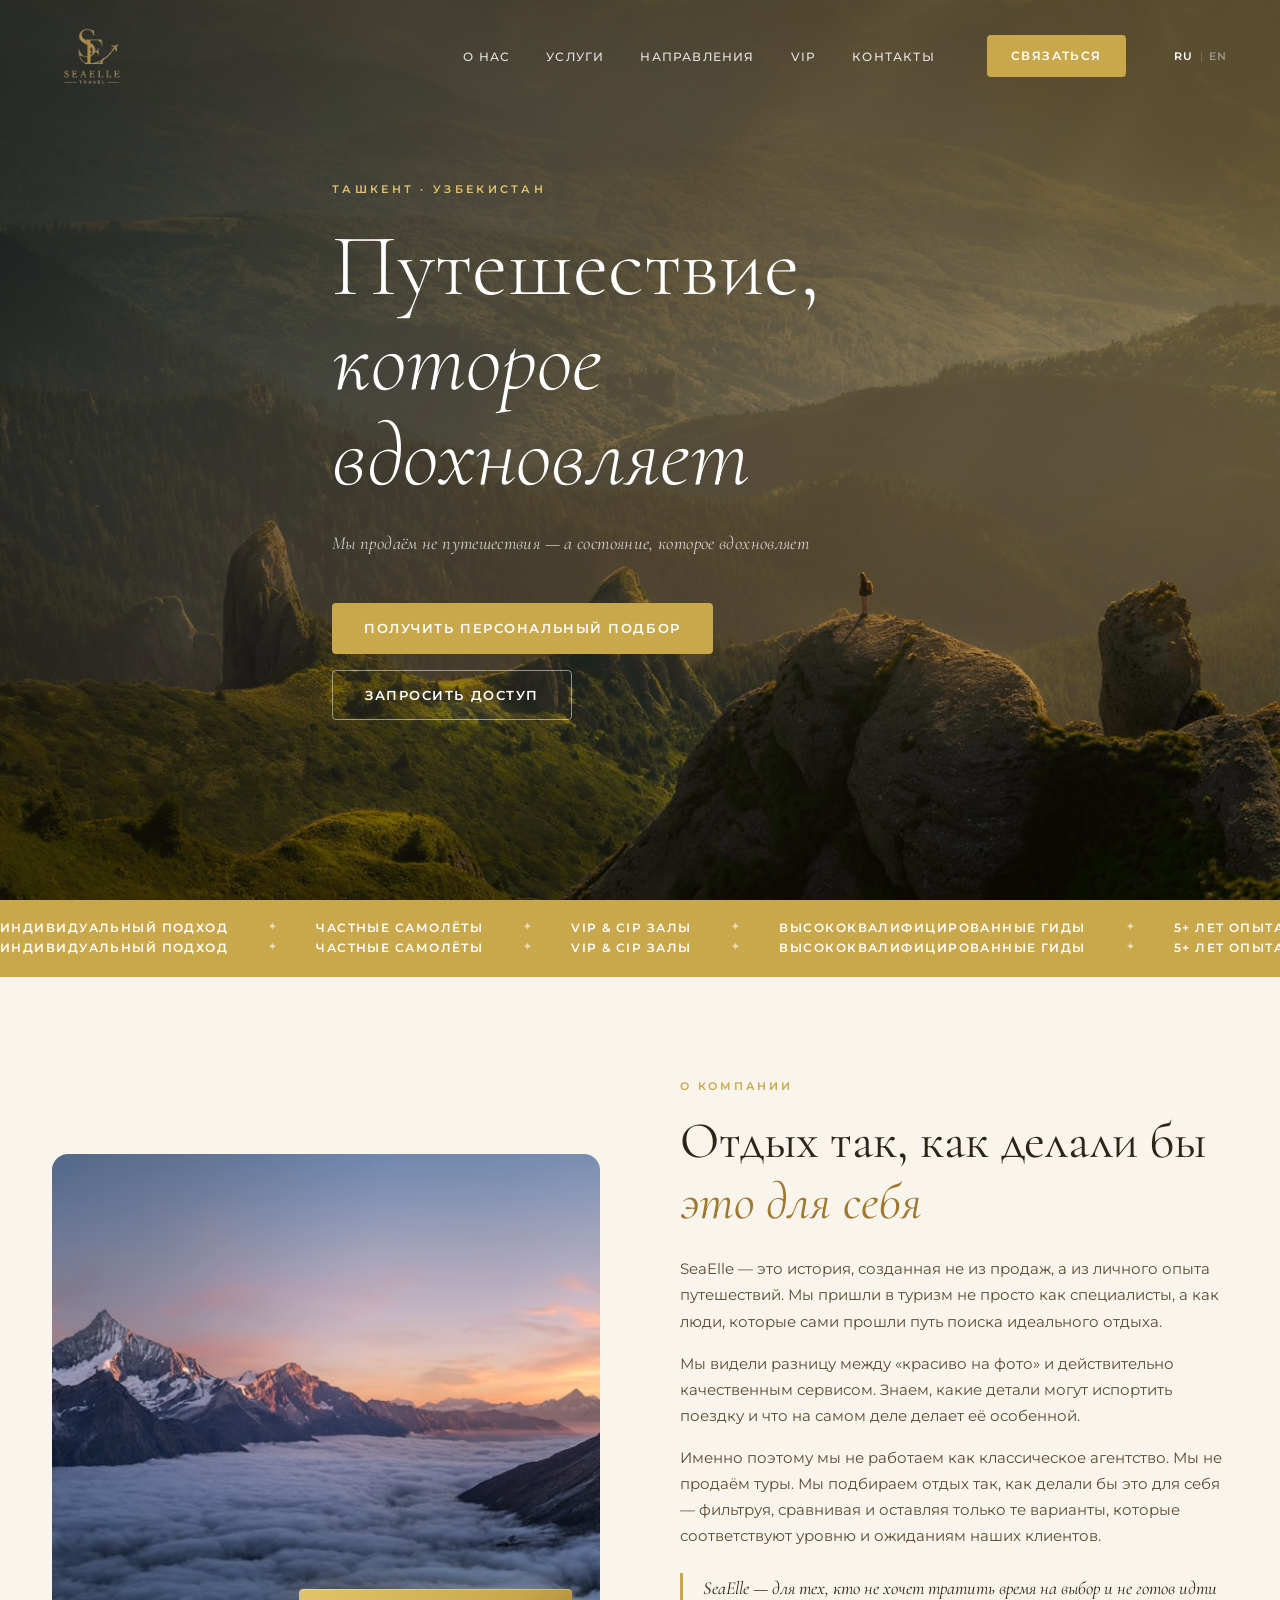
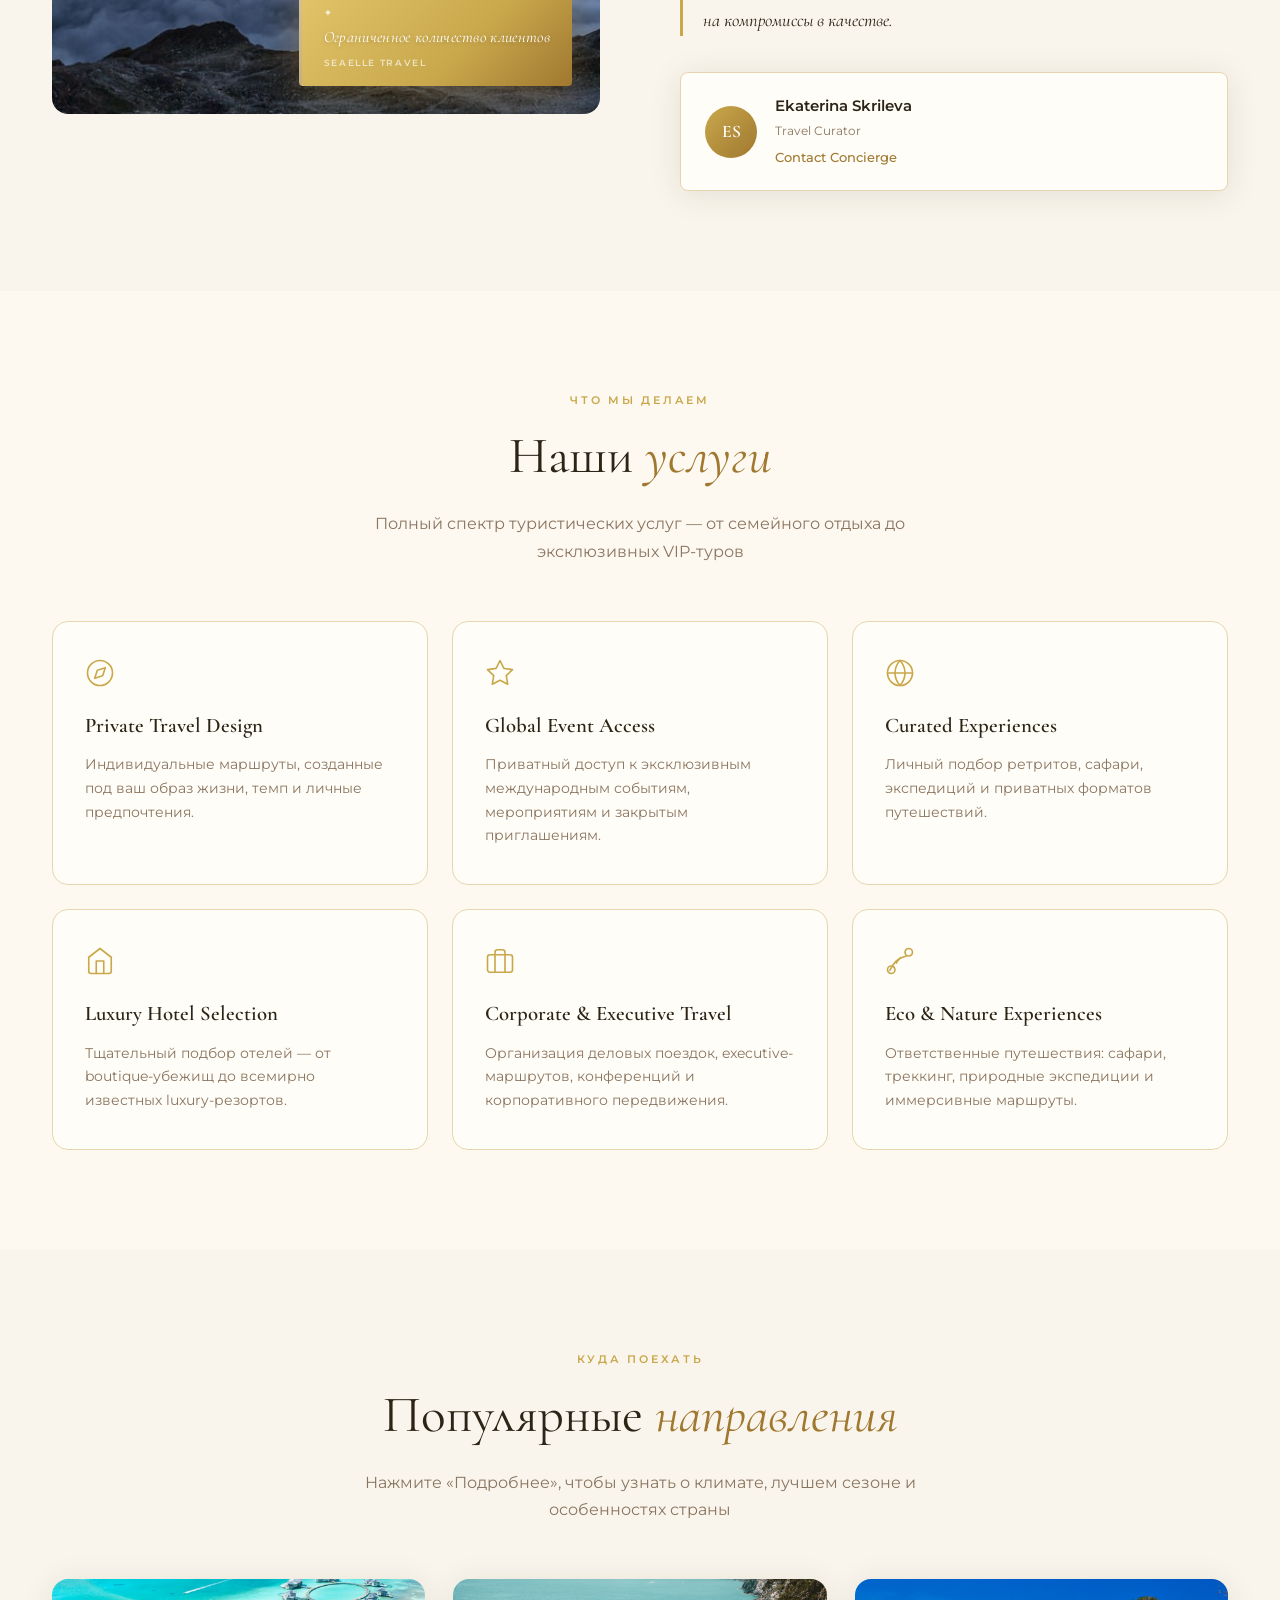
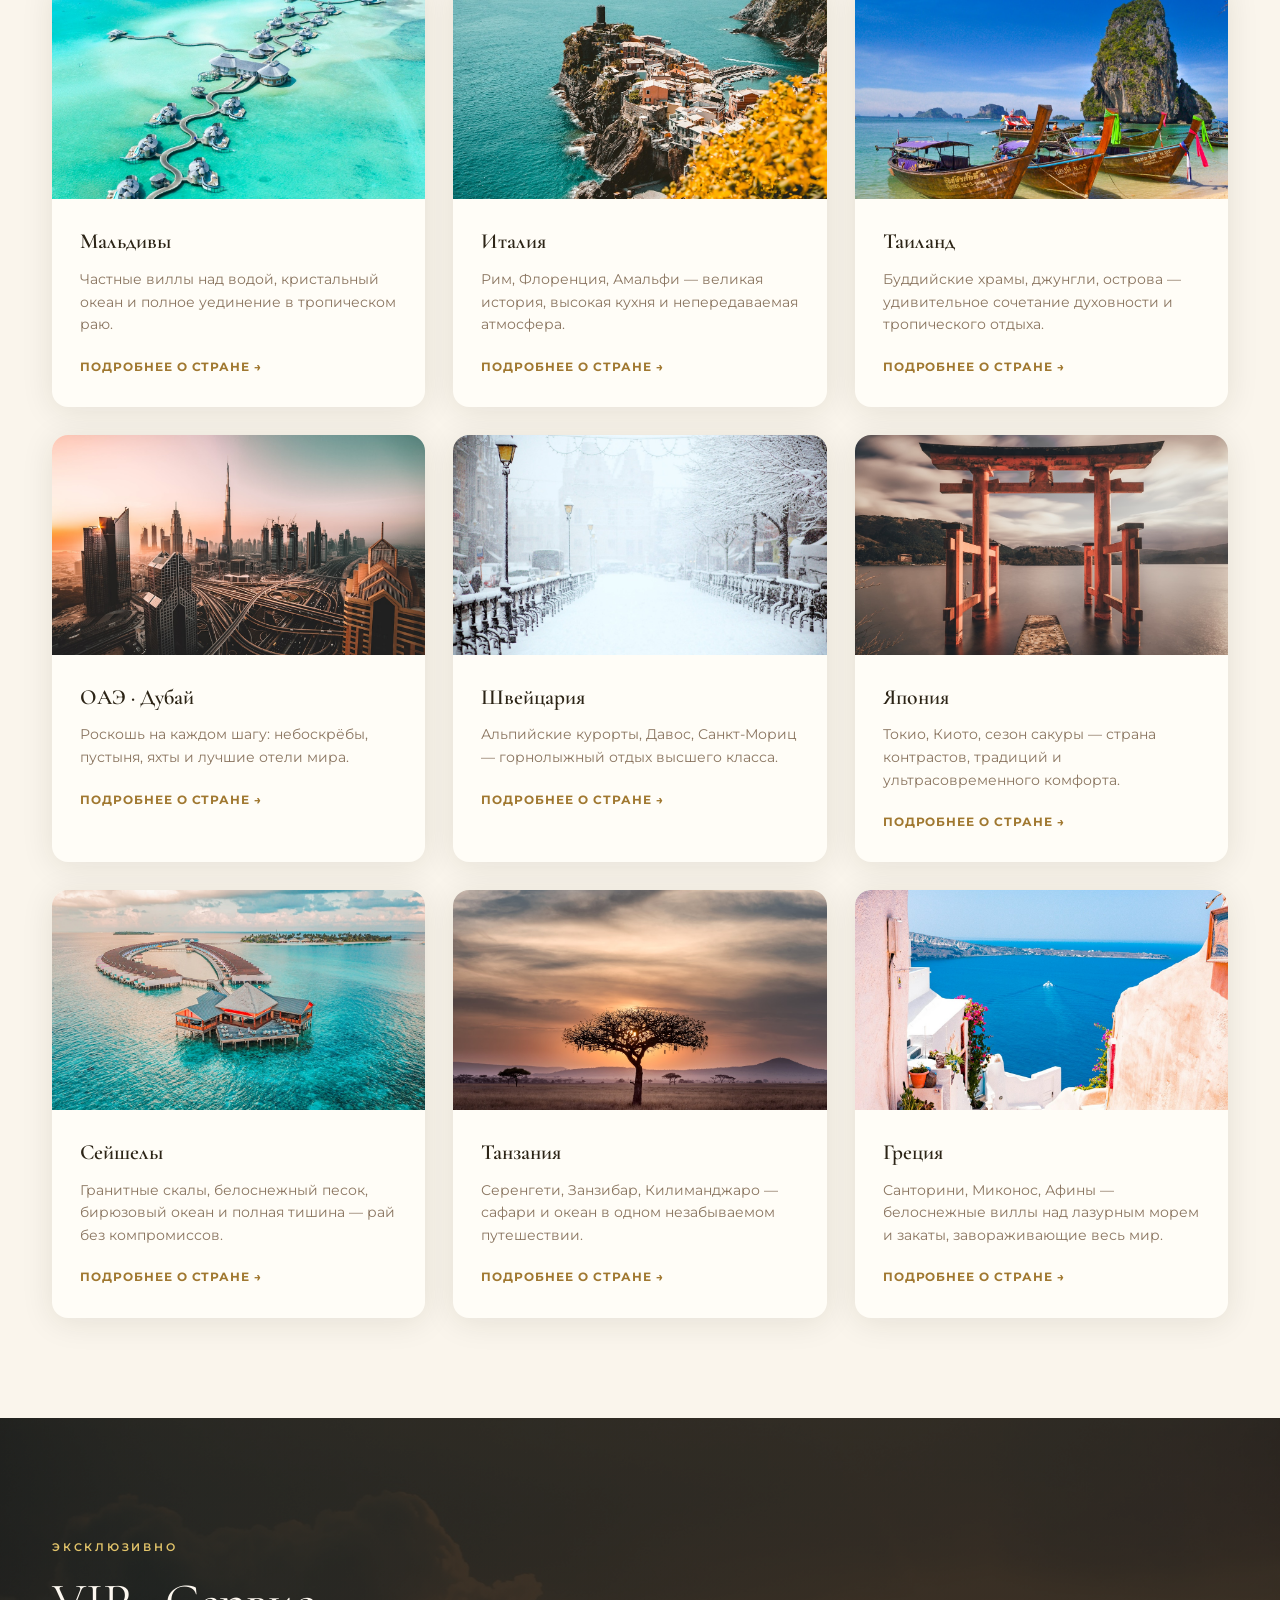
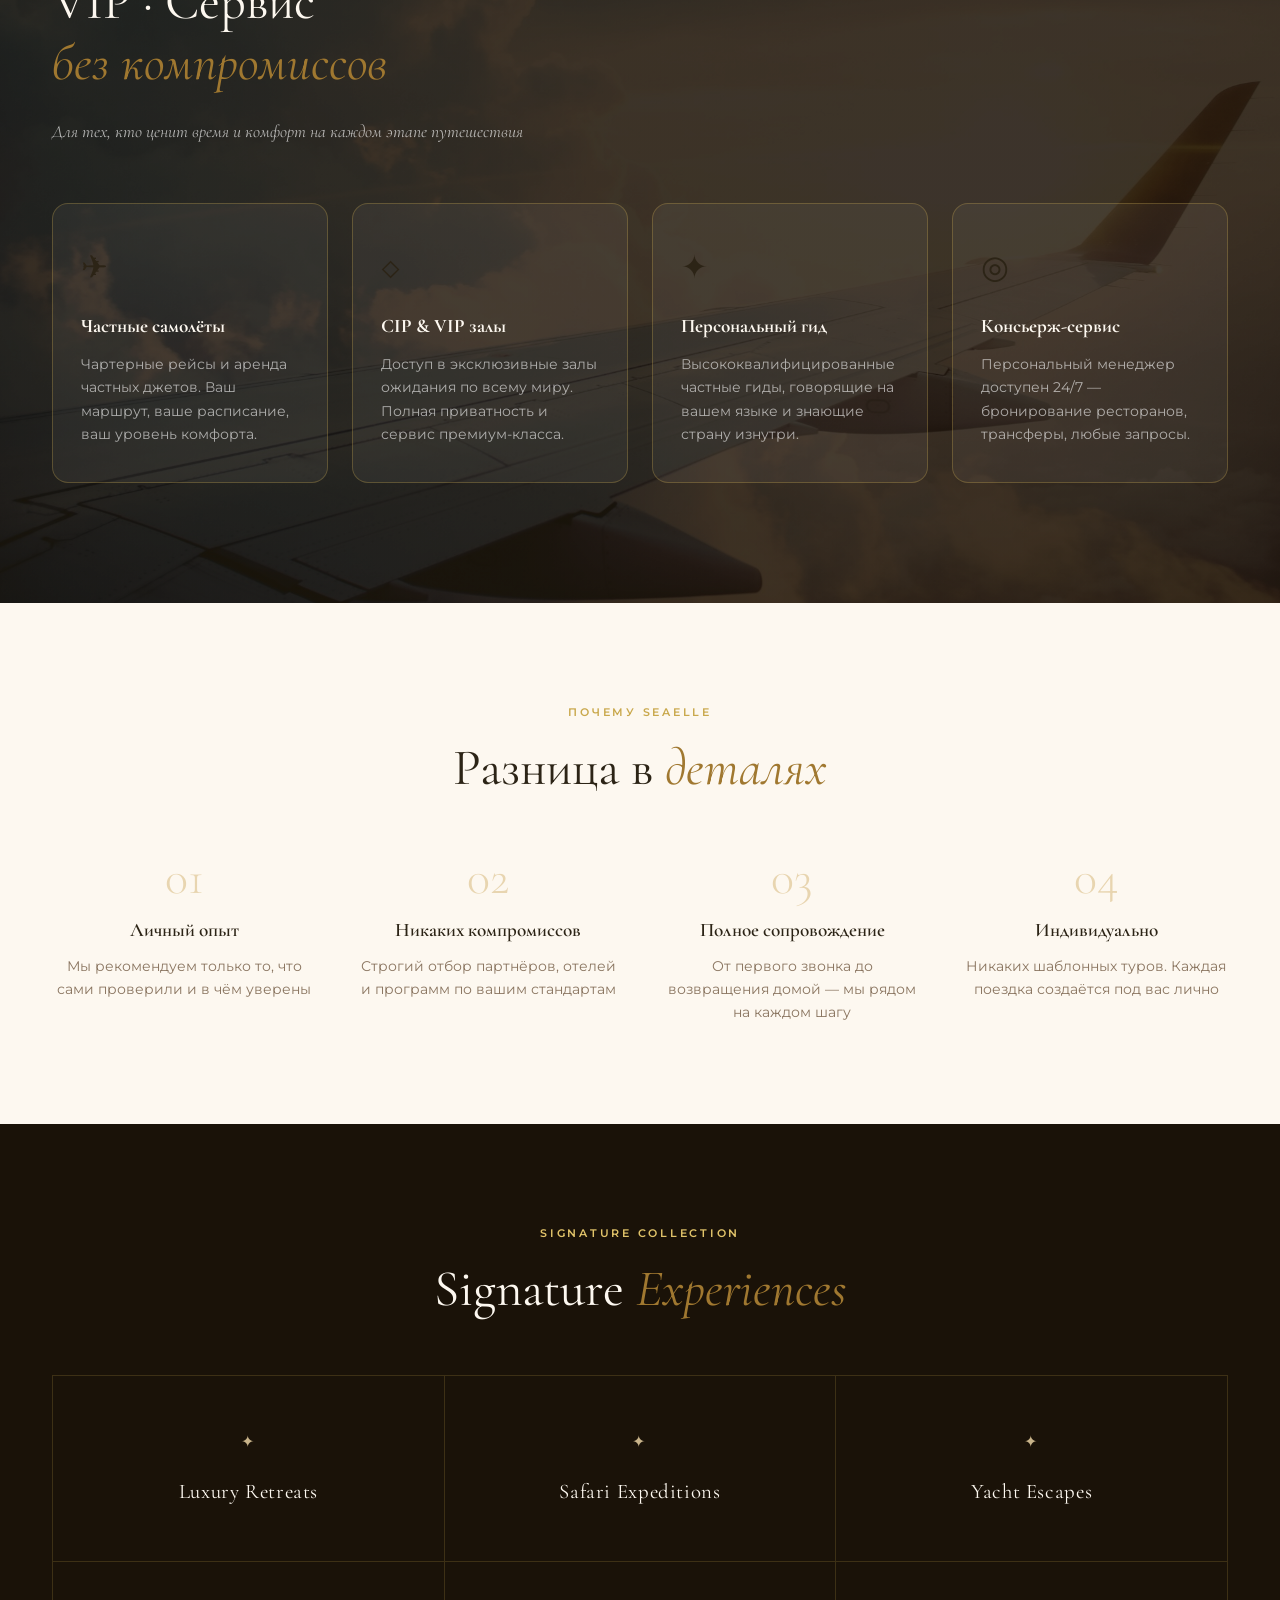
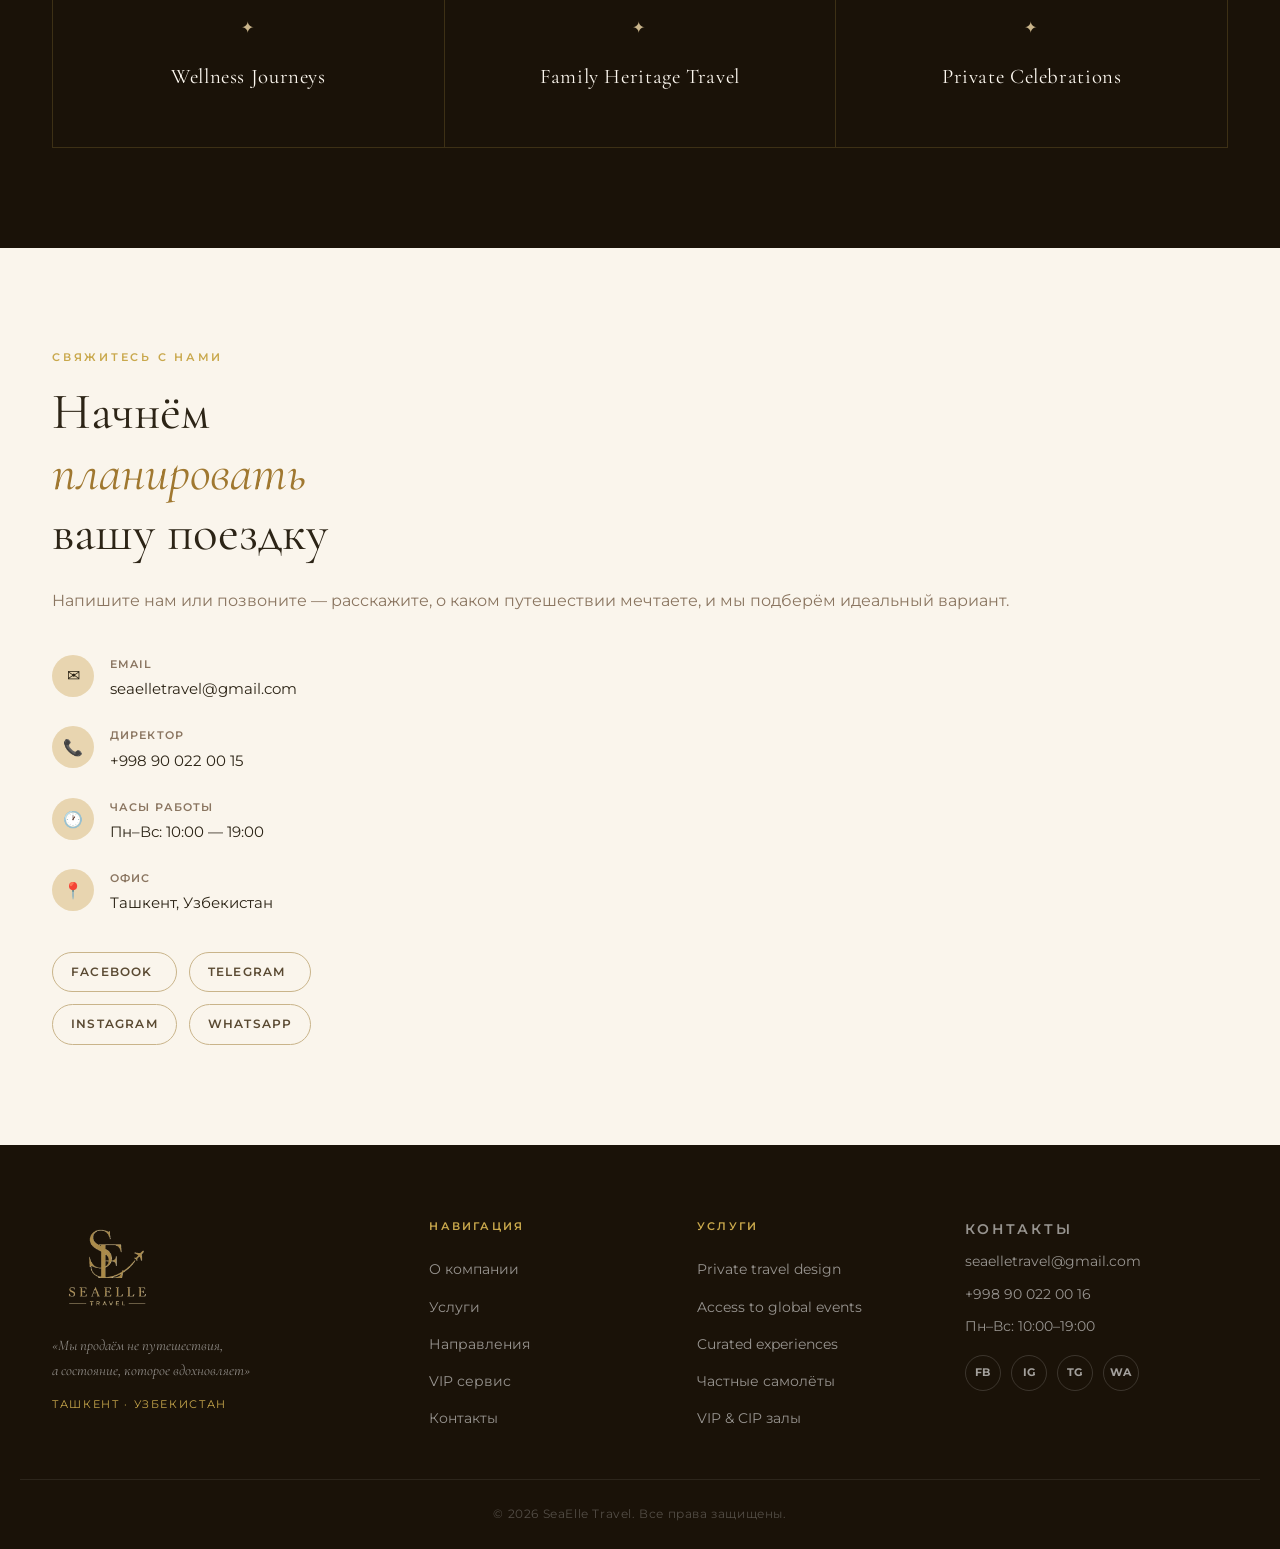
==== commit e41e8270: "sss" ====
--- a/index.html
+++ b/index.html
@@ -115,11 +115,11 @@
           <p class="about-highlight" data-i18n="aboutHighlight">SeaElle — для тех, кто не хочет тратить время на выбор и не готов идти на компромиссы в качестве.</p>
         </div>
         <div class="director-card">
-          <div class="director-avatar">КС</div>
+          <div class="director-avatar">ES</div>
           <div>
-            <p class="director-name">Скрылева Екатерина Сергеевна</p>
-            <p class="director-role">Директор · SeaElle Travel</p>
-            <p class="director-phone"><a href="tel:+998900220015">+998 90 022 00 15</a></p>
+            <p class="director-name">Ekaterina Skrileva</p>
+            <p class="director-role">Travel Curator</p>
+            <p class="director-phone"><a href="tel:+998900220015">Contact Concierge</a></p>
           </div>
         </div>
       </div>
@@ -426,6 +426,40 @@
           <span class="why-num">04</span>
           <h3 data-i18n="whyItem4Title">Индивидуально</h3>
           <p data-i18n="whyItem4Text">Никаких шаблонных туров. Каждая поездка создаётся под вас лично</p>
+        </div>
+      </div>
+    </div>
+  </section>
+
+  <!-- SIGNATURE EXPERIENCES -->
+  <section class="signature section" id="signature">
+    <div class="container">
+      <p class="section-eyebrow center light">Signature Collection</p>
+      <h2 class="section-title center light">Signature <em>Experiences</em></h2>
+      <div class="signature-grid">
+        <div class="signature-item">
+          <span class="signature-sym">✦</span>
+          <h3>Luxury Retreats</h3>
+        </div>
+        <div class="signature-item">
+          <span class="signature-sym">✦</span>
+          <h3>Safari Expeditions</h3>
+        </div>
+        <div class="signature-item">
+          <span class="signature-sym">✦</span>
+          <h3>Yacht Escapes</h3>
+        </div>
+        <div class="signature-item">
+          <span class="signature-sym">✦</span>
+          <h3>Wellness Journeys</h3>
+        </div>
+        <div class="signature-item">
+          <span class="signature-sym">✦</span>
+          <h3>Family Heritage Travel</h3>
+        </div>
+        <div class="signature-item">
+          <span class="signature-sym">✦</span>
+          <h3>Private Celebrations</h3>
         </div>
       </div>
     </div>
--- a/style.css
+++ b/style.css
@@ -1331,6 +1331,53 @@
 }
 
 /* =============================================
+   SIGNATURE EXPERIENCES
+   ============================================= */
+.signature {
+  background: var(--dark-bg);
+}
+
+.signature-grid {
+  display: grid;
+  grid-template-columns: repeat(3, 1fr);
+  margin-top: 56px;
+  border-top: 1px solid rgba(201,168,76,0.2);
+  border-left: 1px solid rgba(201,168,76,0.2);
+}
+
+.signature-item {
+  display: flex;
+  flex-direction: column;
+  align-items: center;
+  justify-content: center;
+  text-align: center;
+  padding: 52px 32px;
+  border-right: 1px solid rgba(201,168,76,0.2);
+  border-bottom: 1px solid rgba(201,168,76,0.2);
+  transition: background var(--transition);
+}
+
+.signature-item:hover {
+  background: rgba(201,168,76,0.07);
+}
+
+.signature-sym {
+  display: block;
+  font-size: 1rem;
+  color: var(--sand-dark);
+  margin-bottom: 18px;
+  letter-spacing: 0.15em;
+}
+
+.signature-item h3 {
+  font-family: var(--font-serif);
+  font-size: 1.3rem;
+  font-weight: 400;
+  color: var(--cream);
+  letter-spacing: 0.03em;
+}
+
+/* =============================================
    RESPONSIVE
    ============================================= */
 @media (max-width: 1024px) {
@@ -1338,6 +1385,7 @@
   .dest-grid { grid-template-columns: repeat(2, 1fr); }
   .vip-grid { grid-template-columns: repeat(2, 1fr); }
   .why-grid { grid-template-columns: repeat(2, 1fr); }
+  .signature-grid { grid-template-columns: repeat(2, 1fr); }
   .footer-grid { grid-template-columns: 1fr 1fr; gap: 40px; }
 }
 
@@ -1363,6 +1411,7 @@
 @media (max-width: 480px) {
   .vip-grid { grid-template-columns: 1fr; }
   .why-grid { grid-template-columns: 1fr; }
+  .signature-grid { grid-template-columns: 1fr; }
   .hero-actions { flex-direction: column; align-items: flex-start; }
   .hero-actions .btn-primary,
   .hero-actions .btn-outline { width: fit-content; }
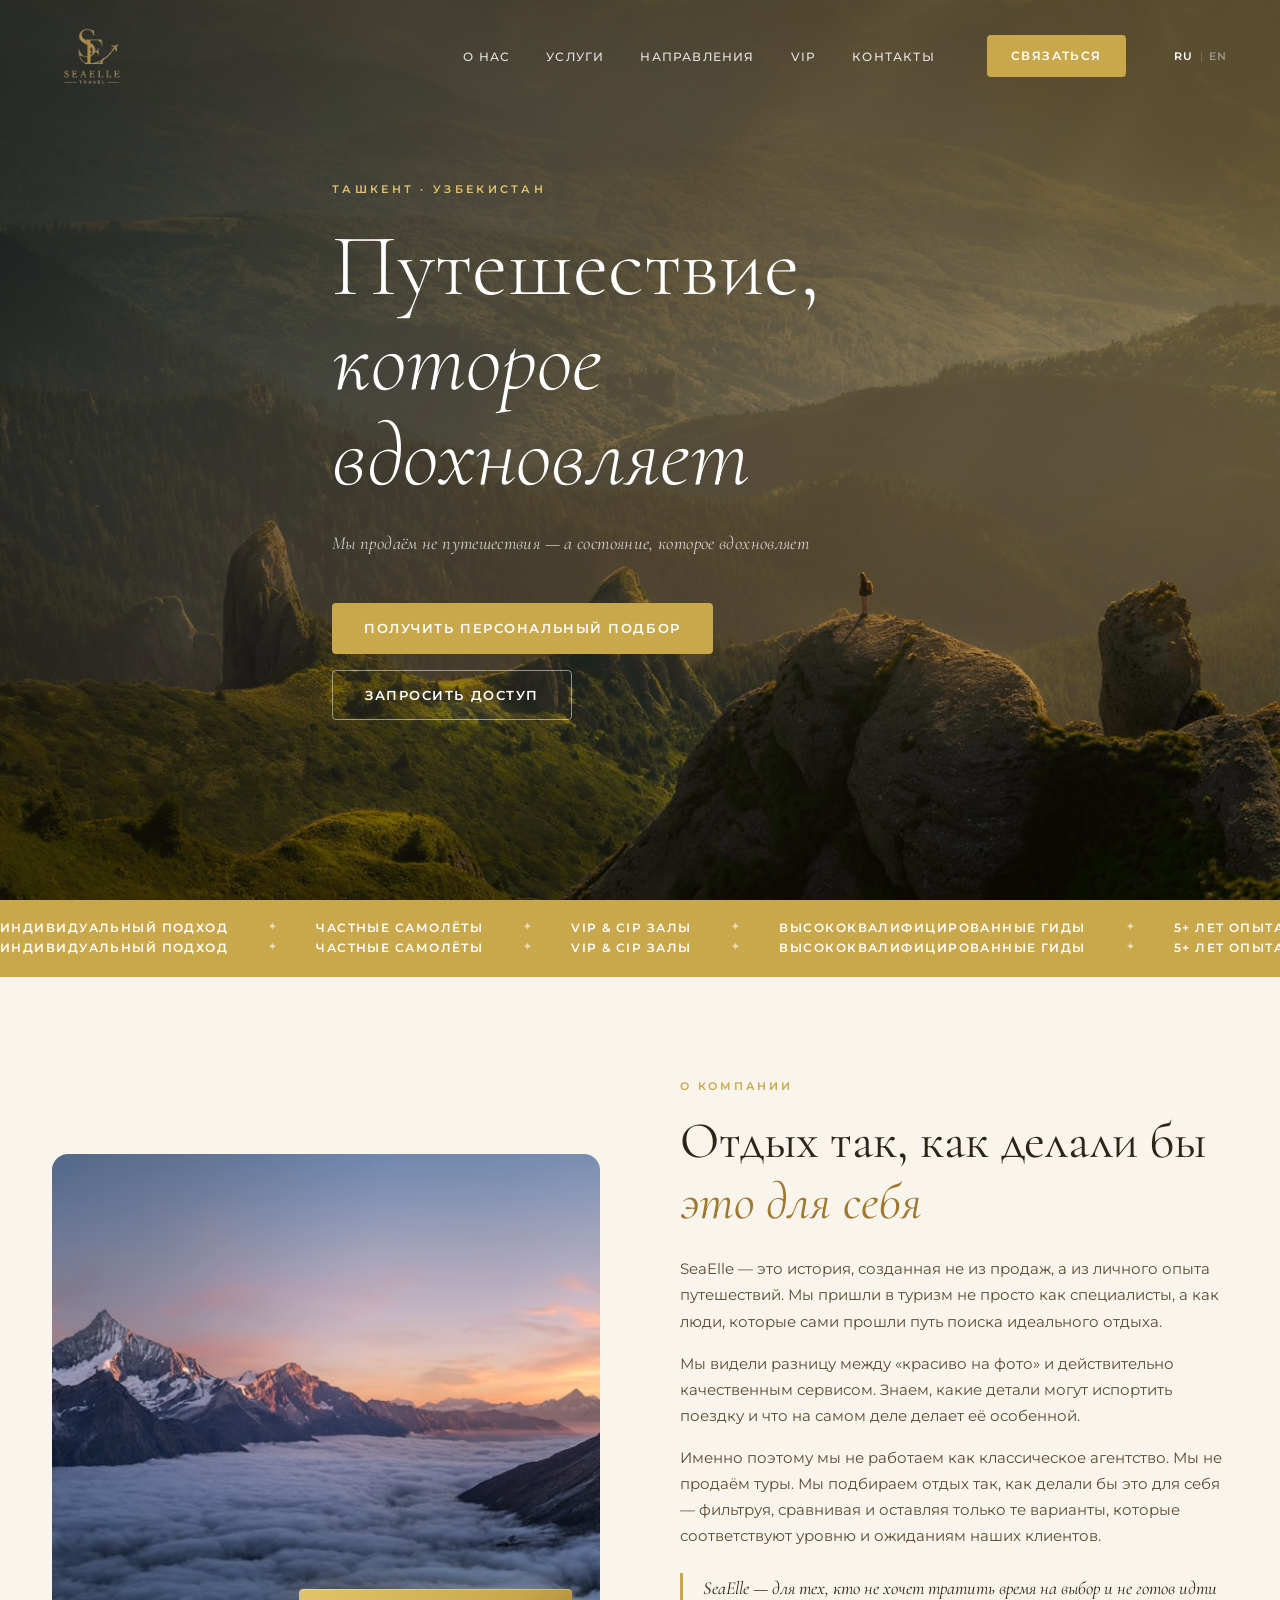
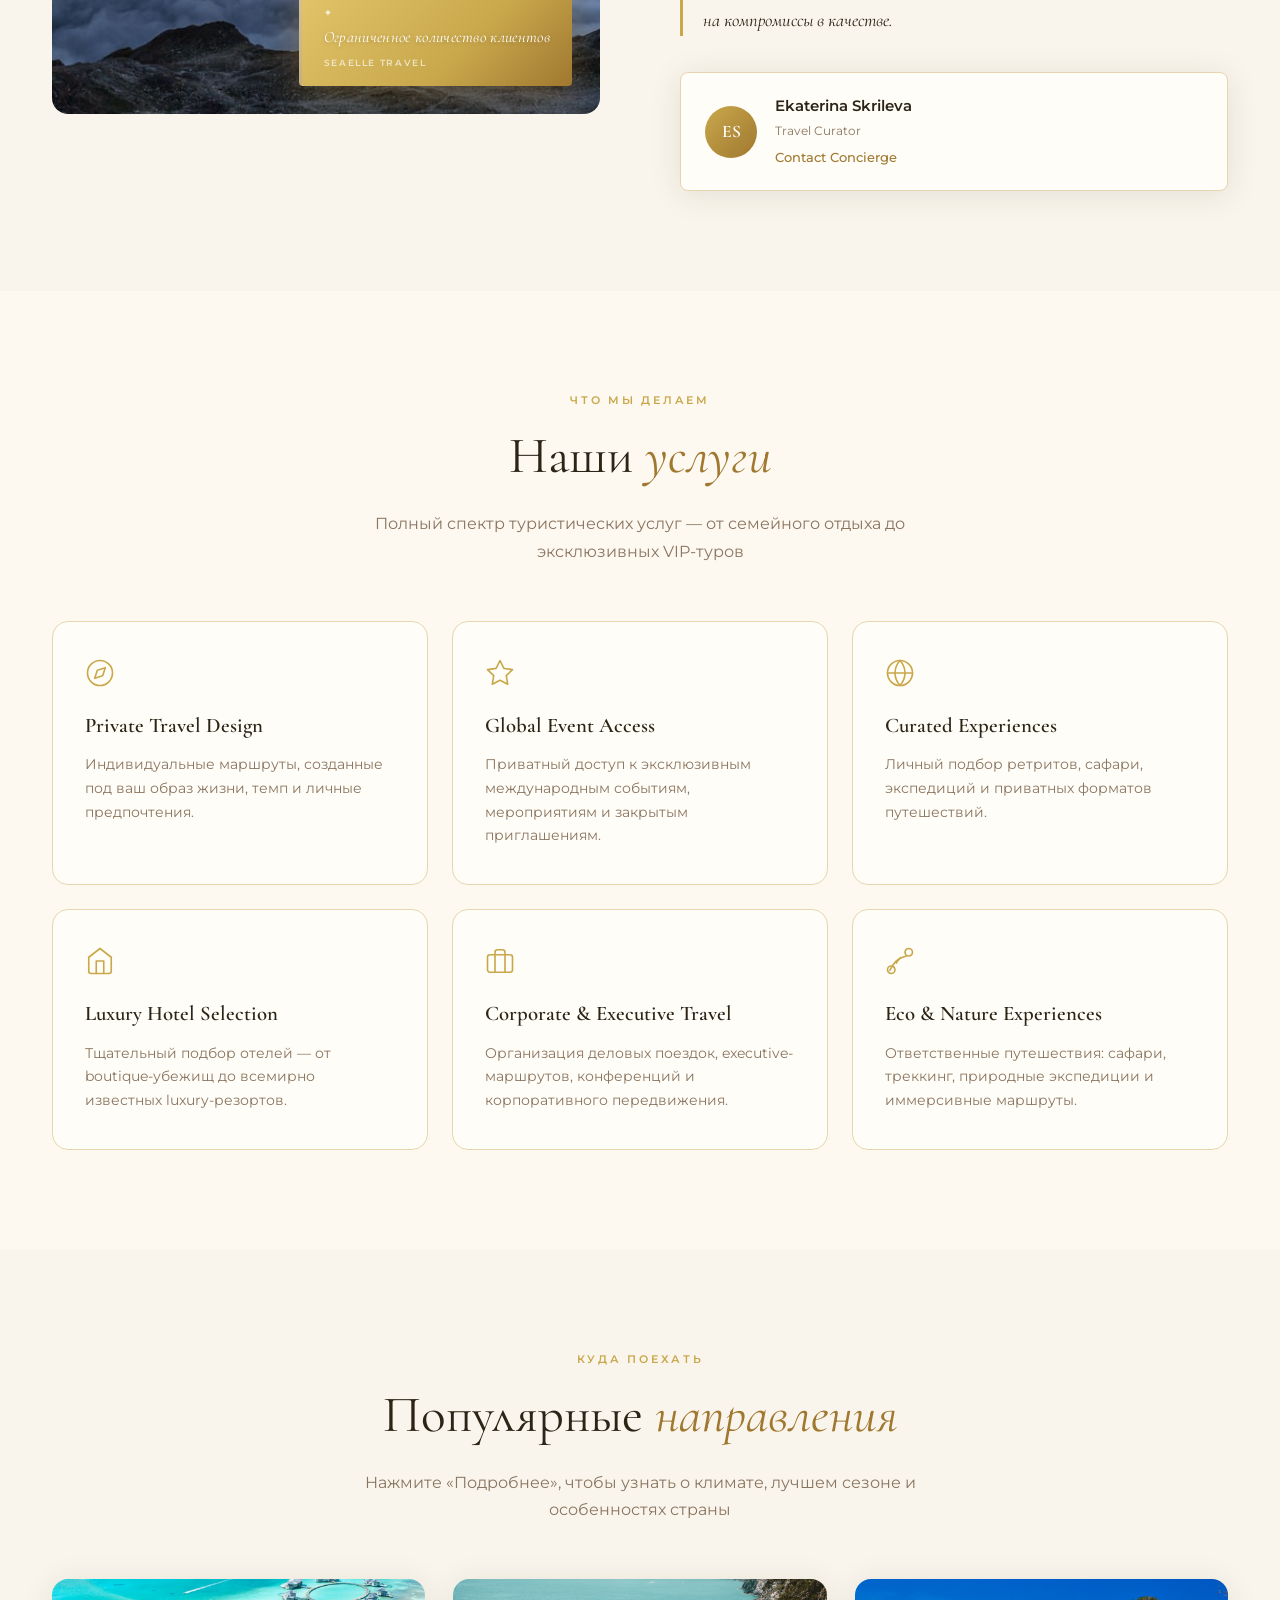
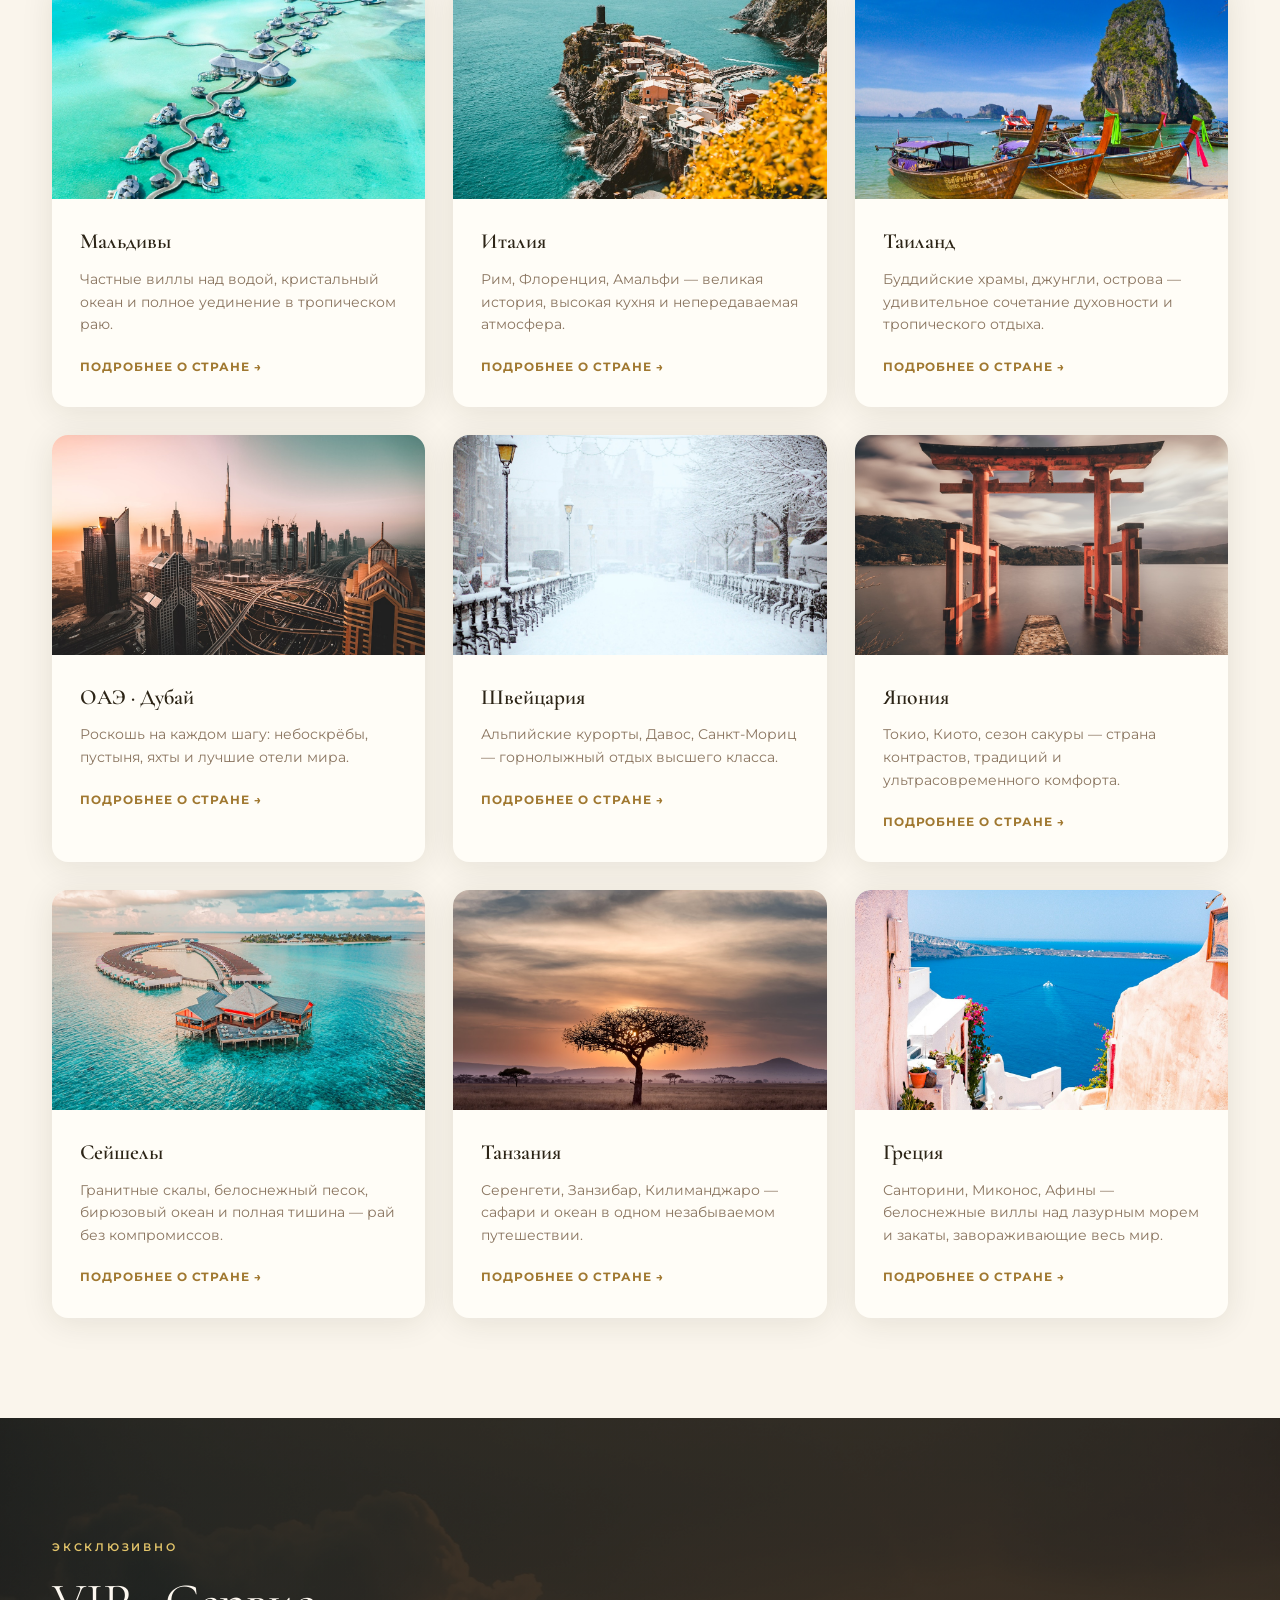
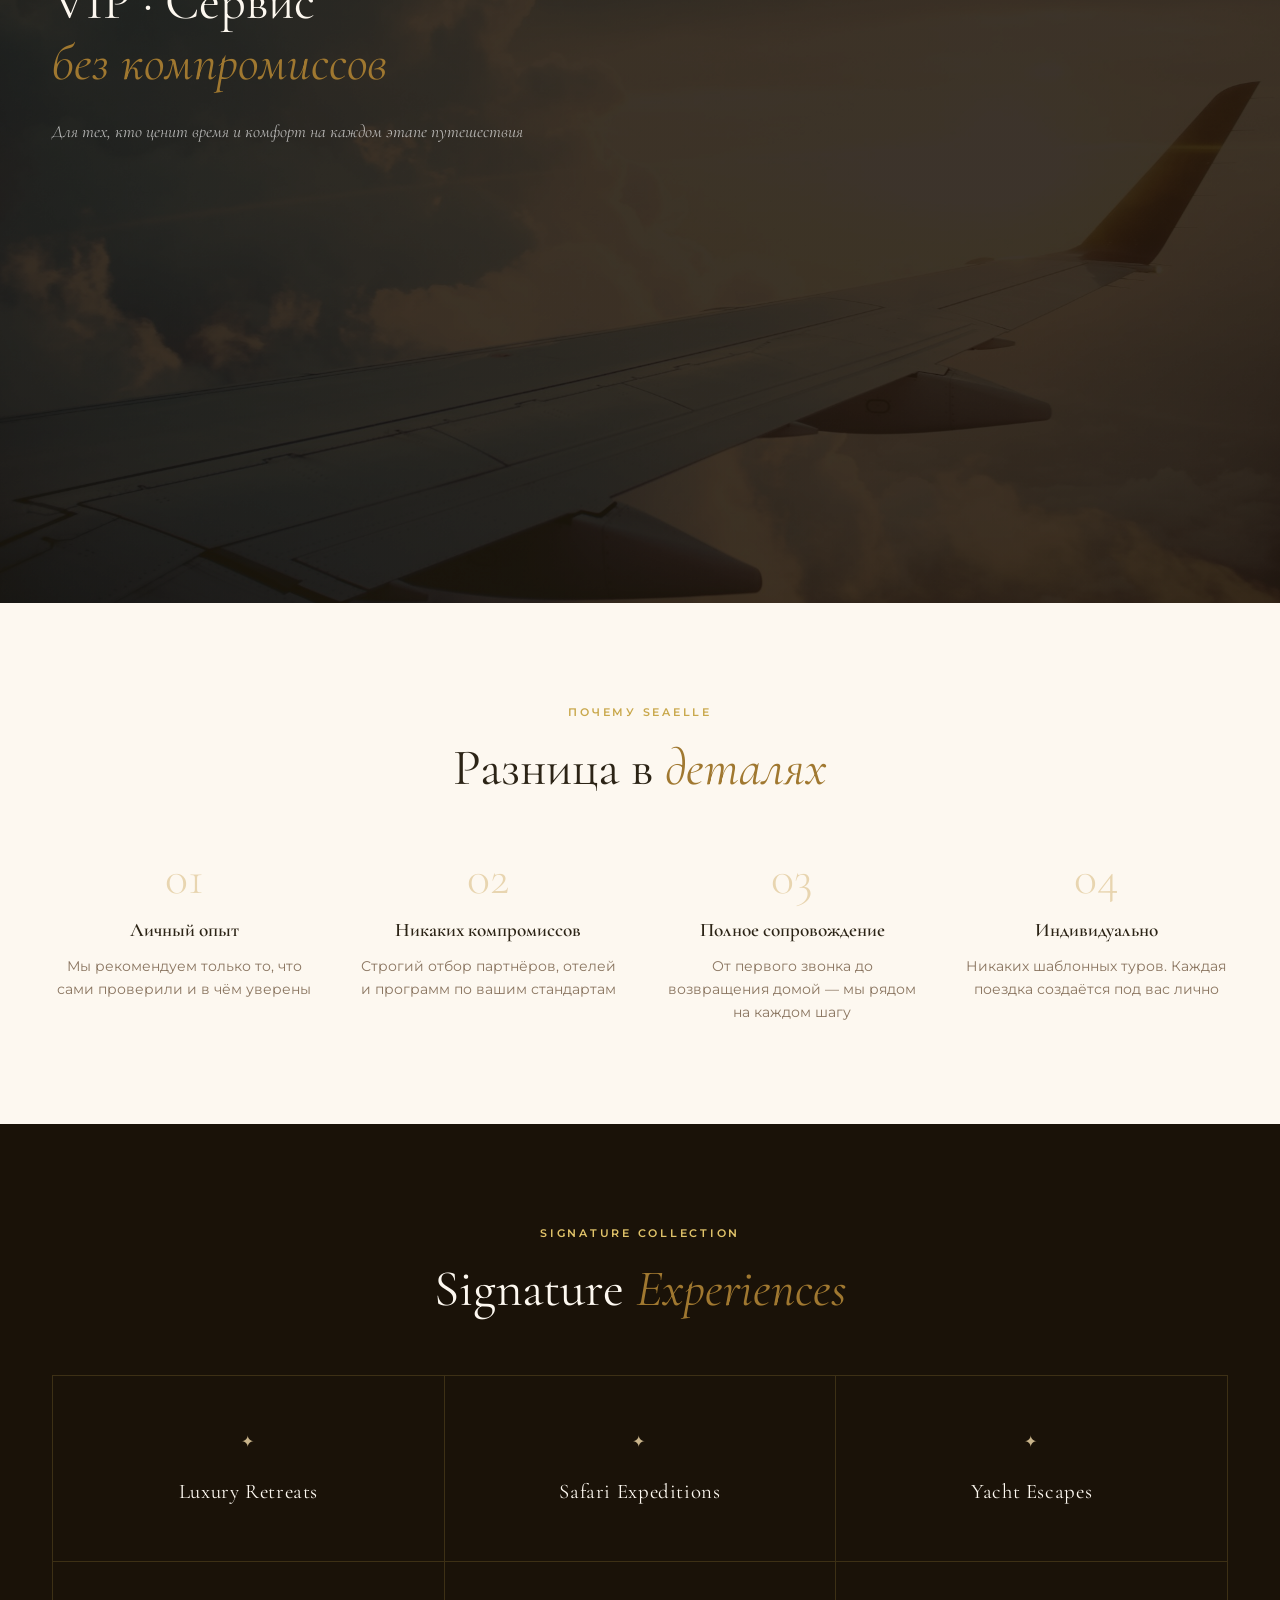
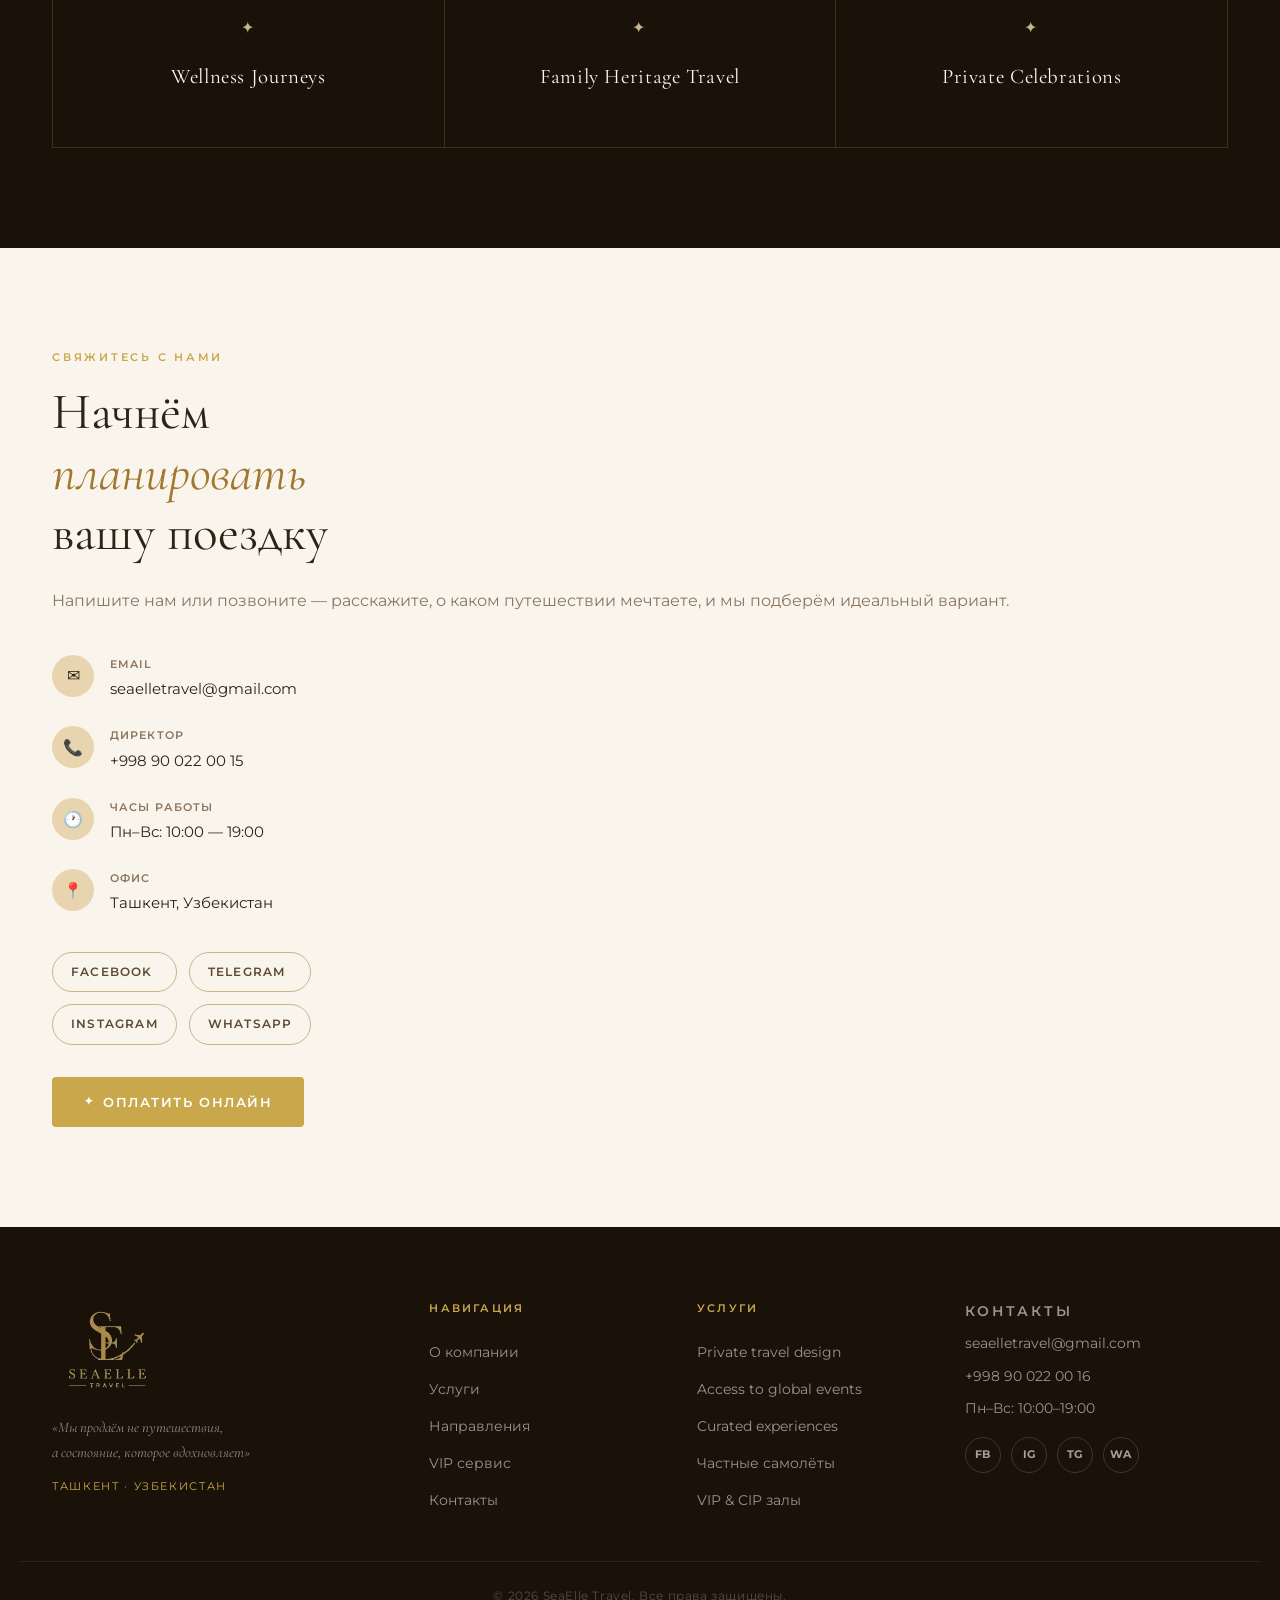
==== commit 99aadd1e: "Added new pages" ====
--- a/index.html
+++ b/index.html
@@ -514,6 +514,8 @@
             <a href="#" class="social-btn">WhatsApp</a>
           </div>
         </div>
+
+        <a href="payment.html" class="btn-primary contact-pay-btn" data-i18n="contactPayBtn">Оплатить онлайн</a>
       </div>
 
     </div>
--- a/style.css
+++ b/style.css
@@ -1215,6 +1215,20 @@
   color: var(--white);
 }
 
+/* Payment button under contact list */
+.contact-pay-btn {
+  display: inline-flex;
+  align-items: center;
+  gap: 10px;
+  margin-top: 32px;
+}
+
+.contact-pay-btn::before {
+  content: '✦';
+  font-size: 11px;
+  letter-spacing: 0;
+}
+
 
 
 /* =============================================
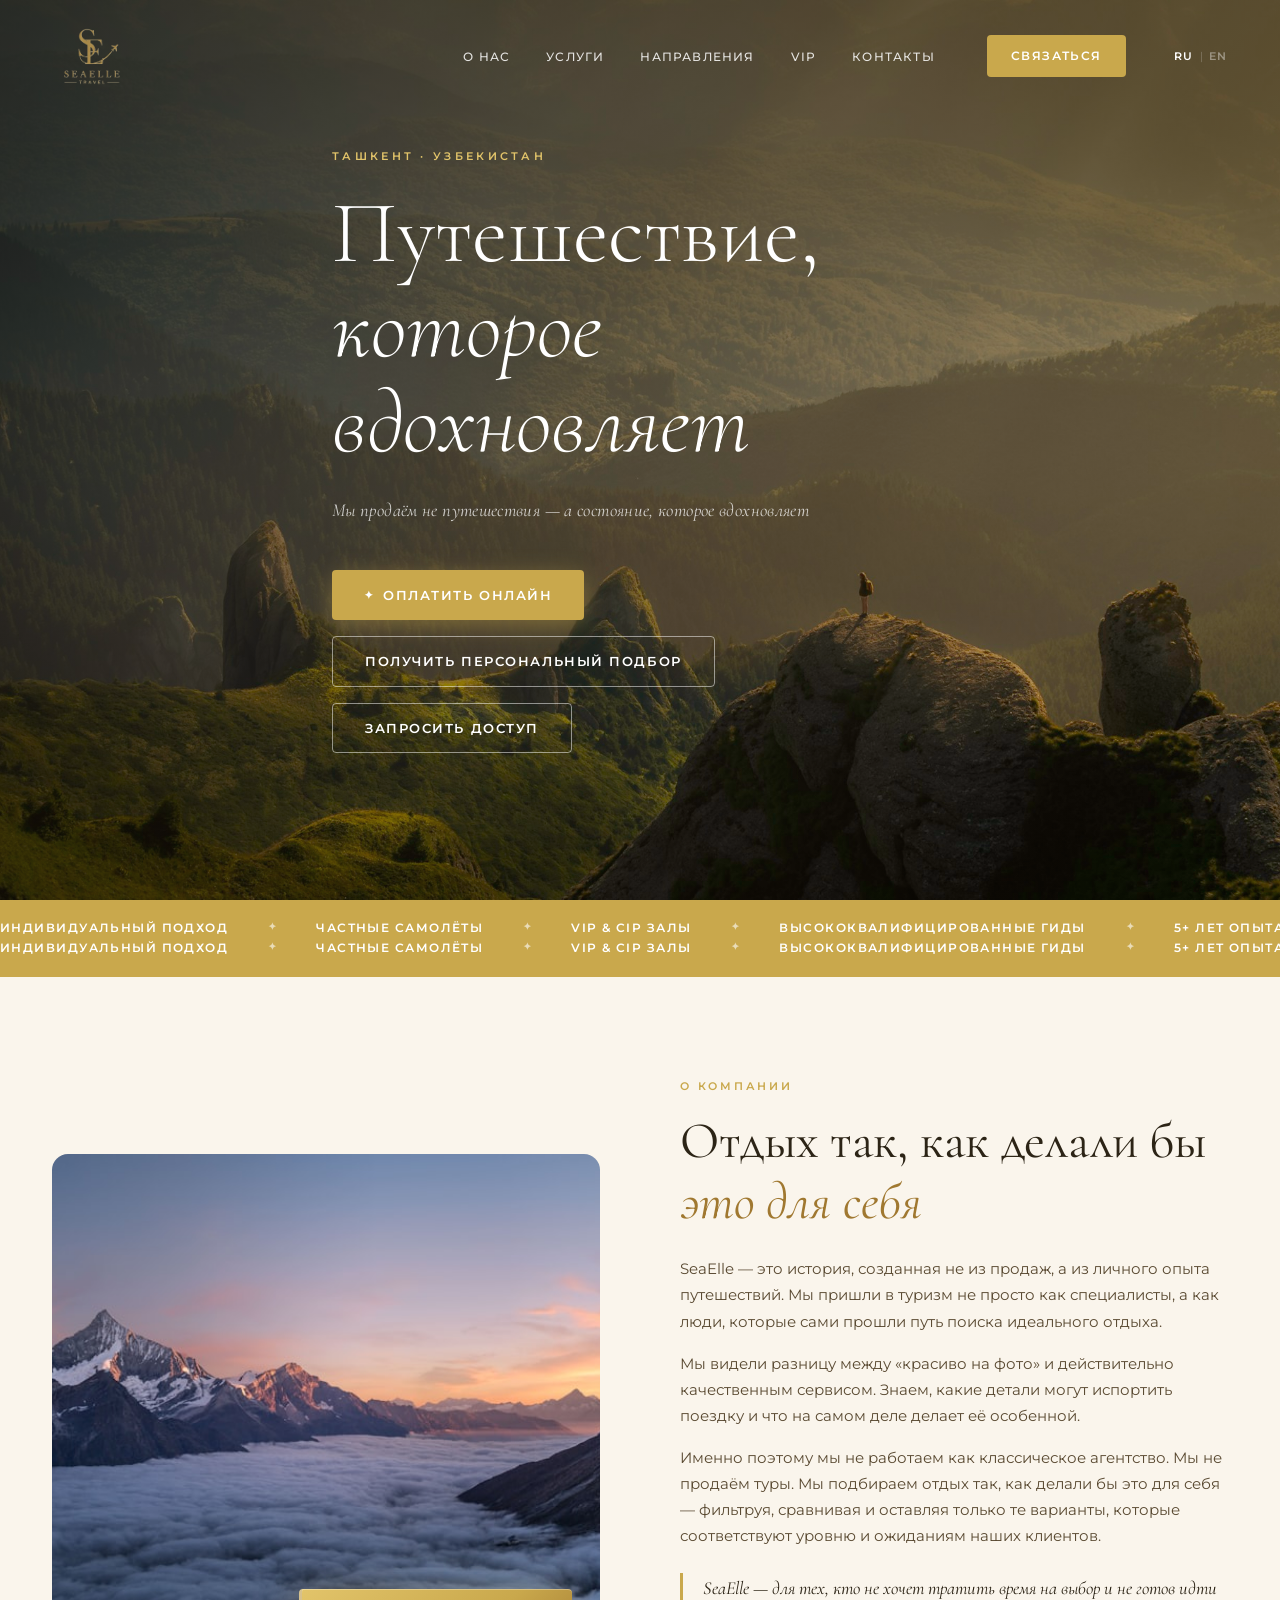
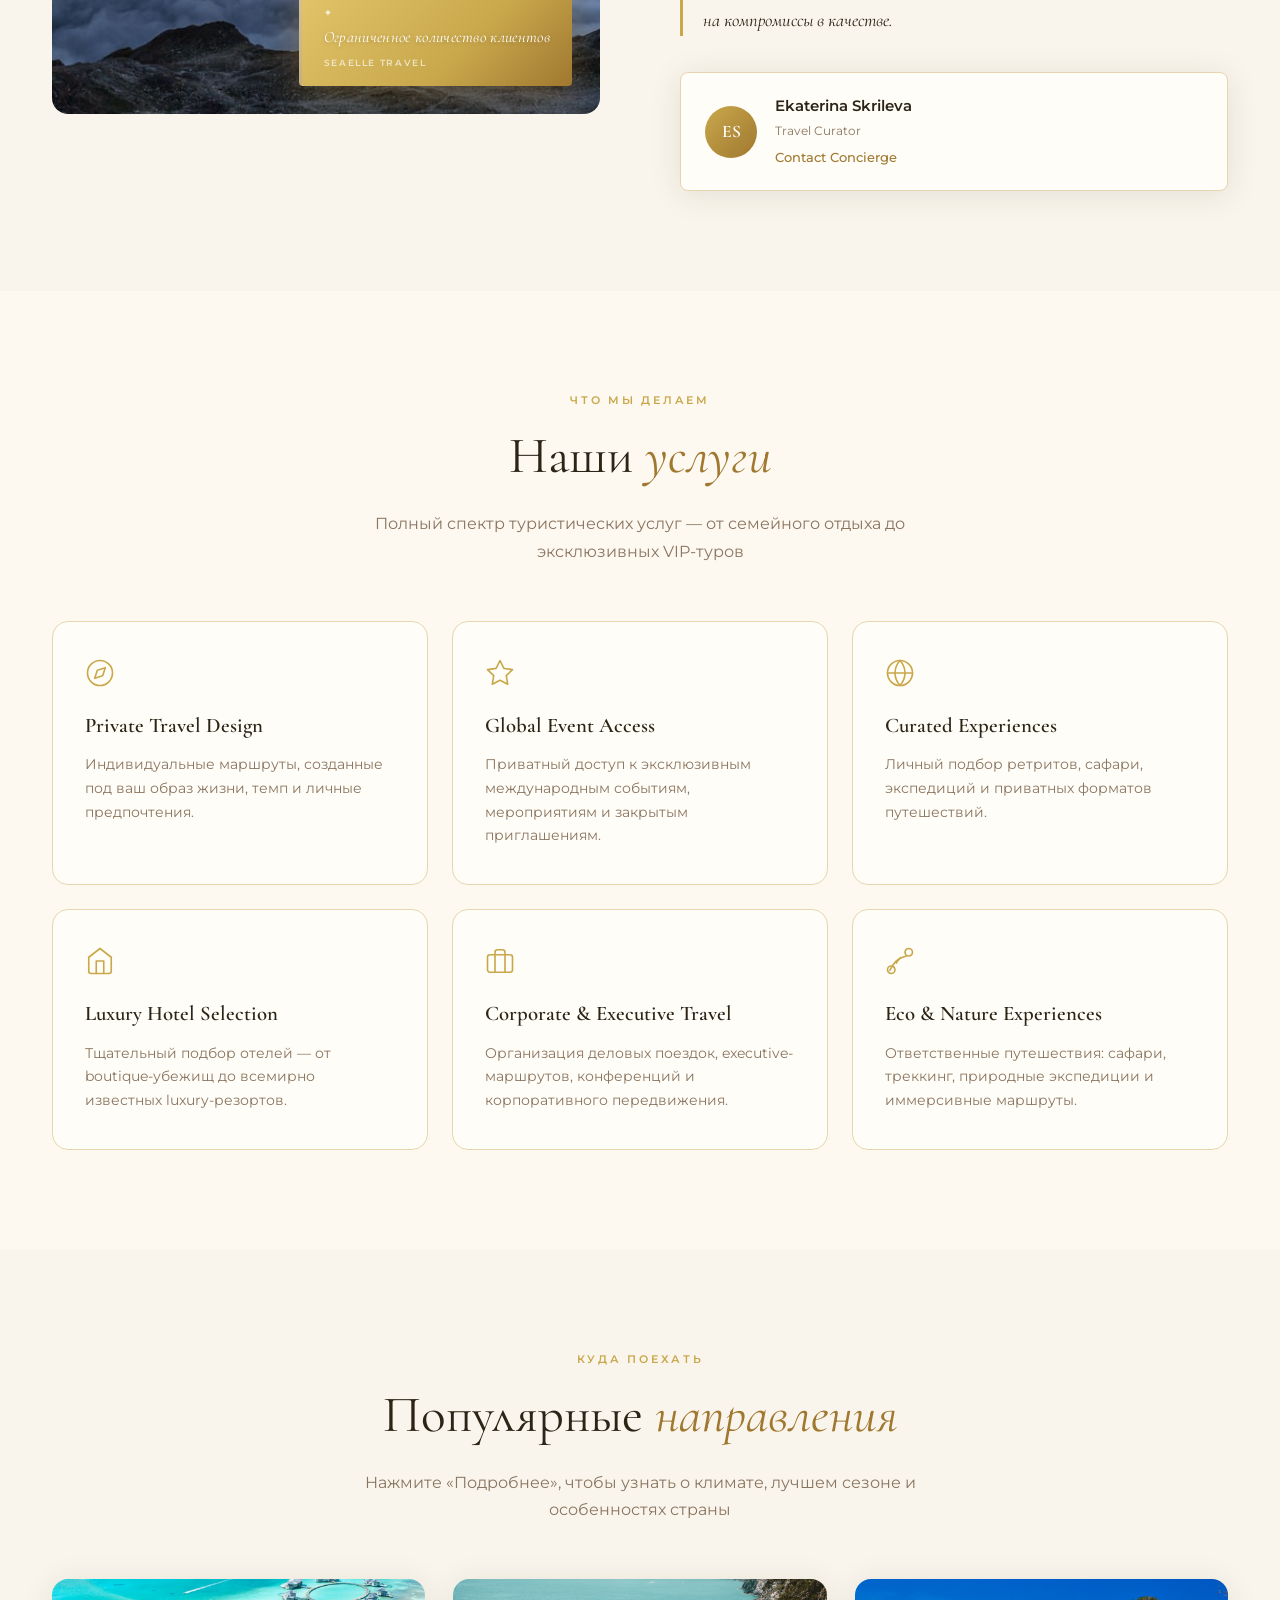
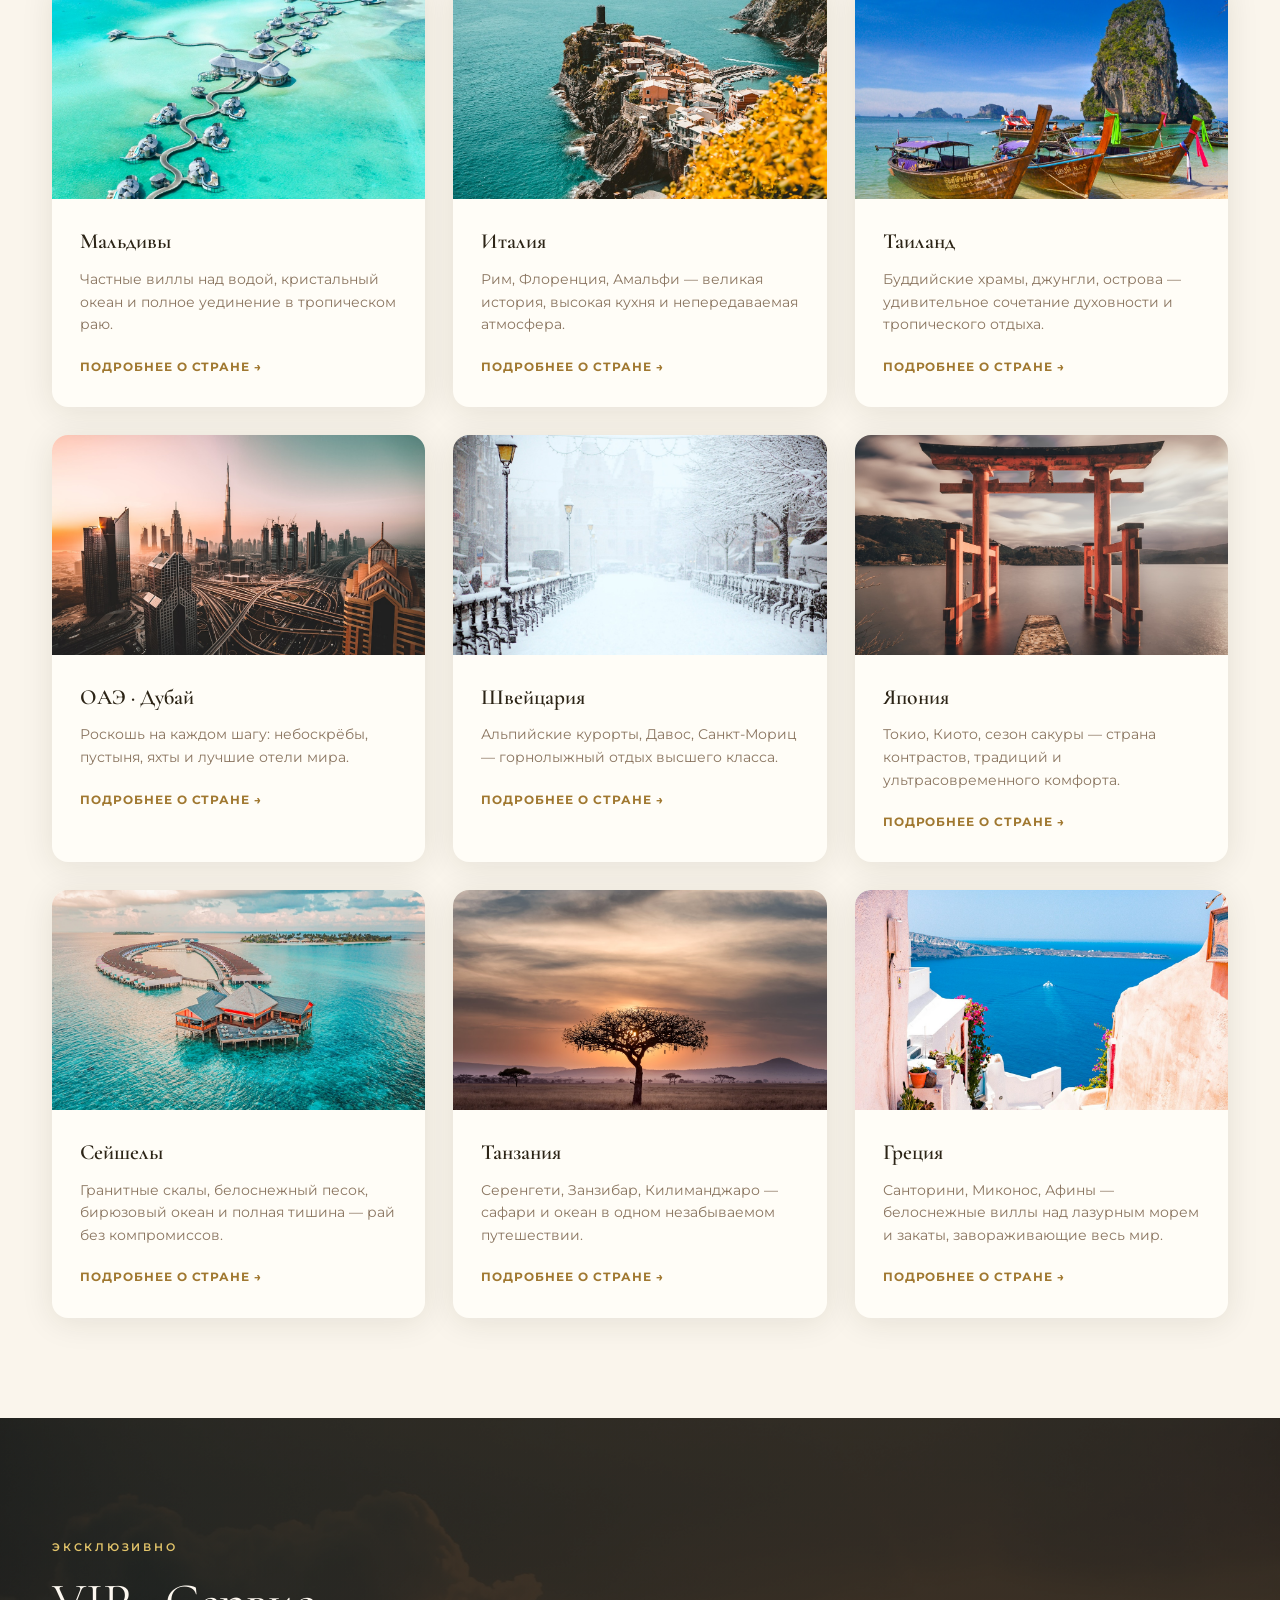
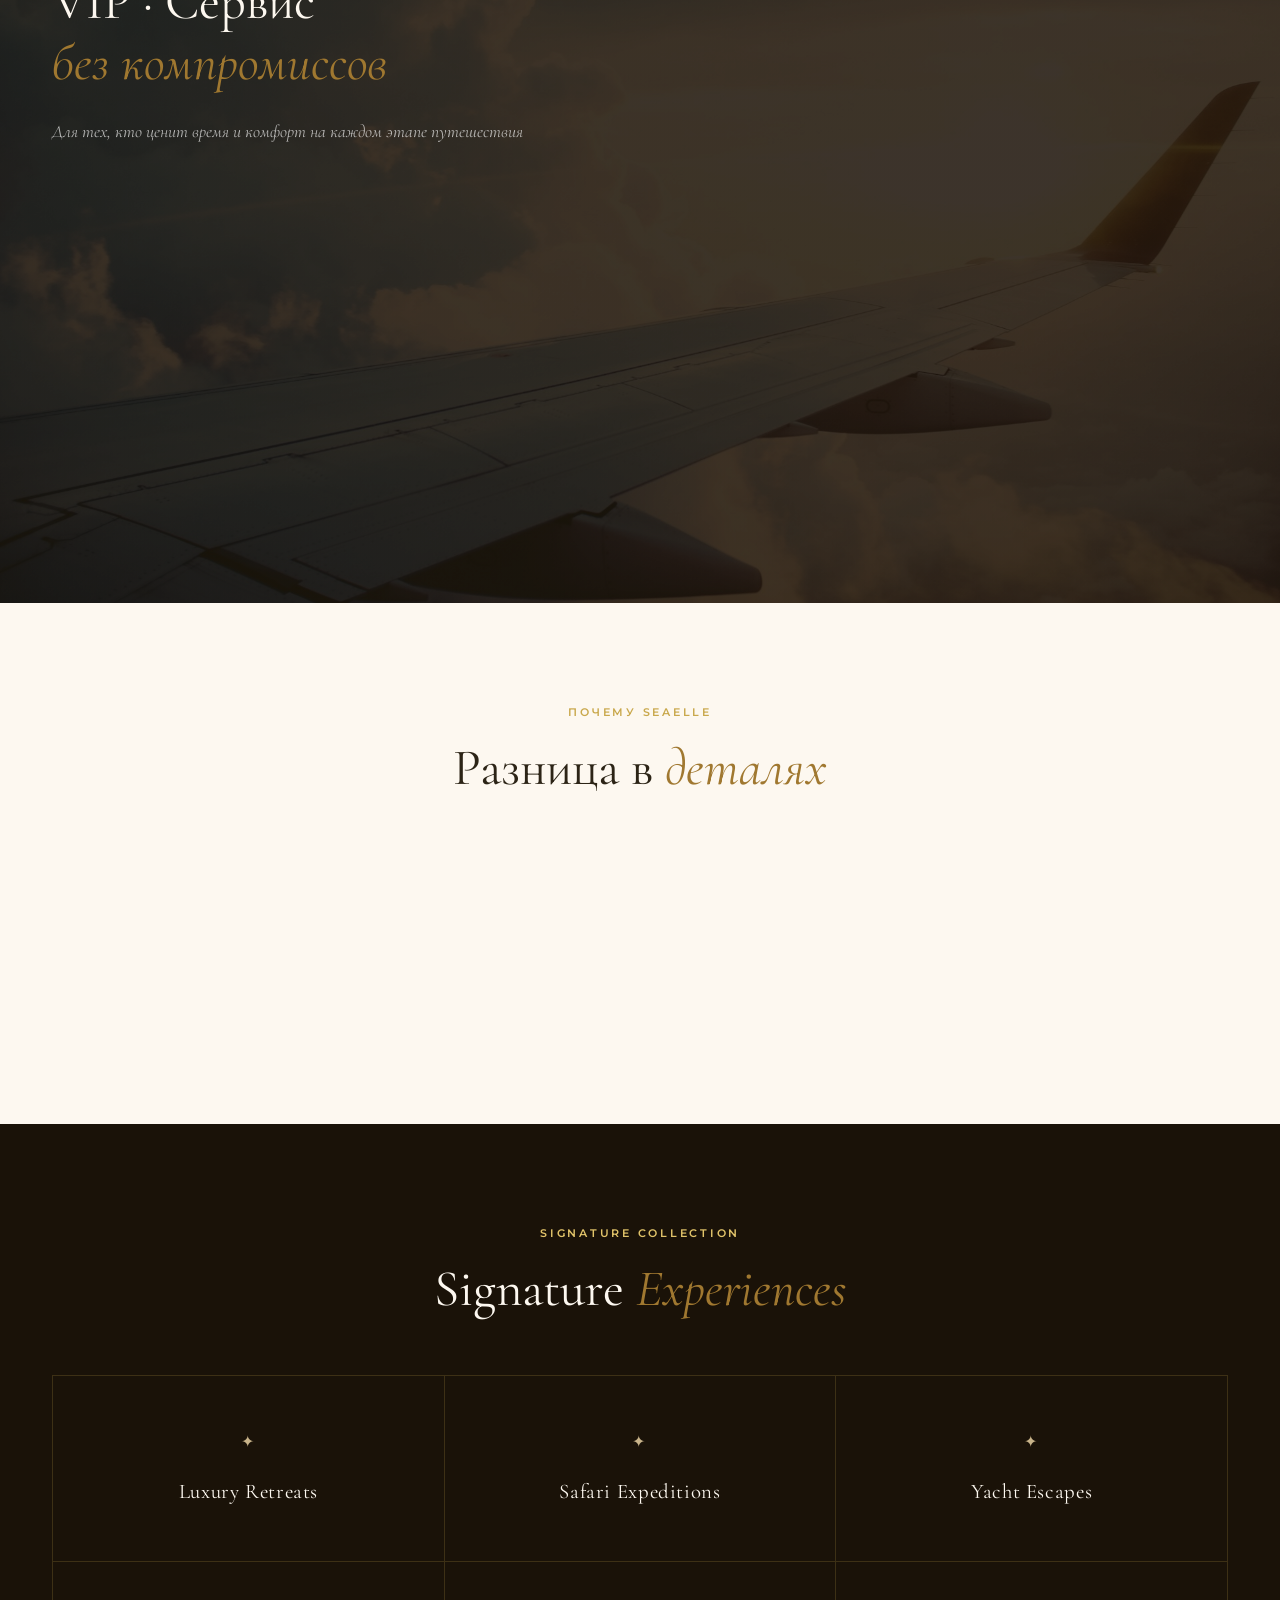
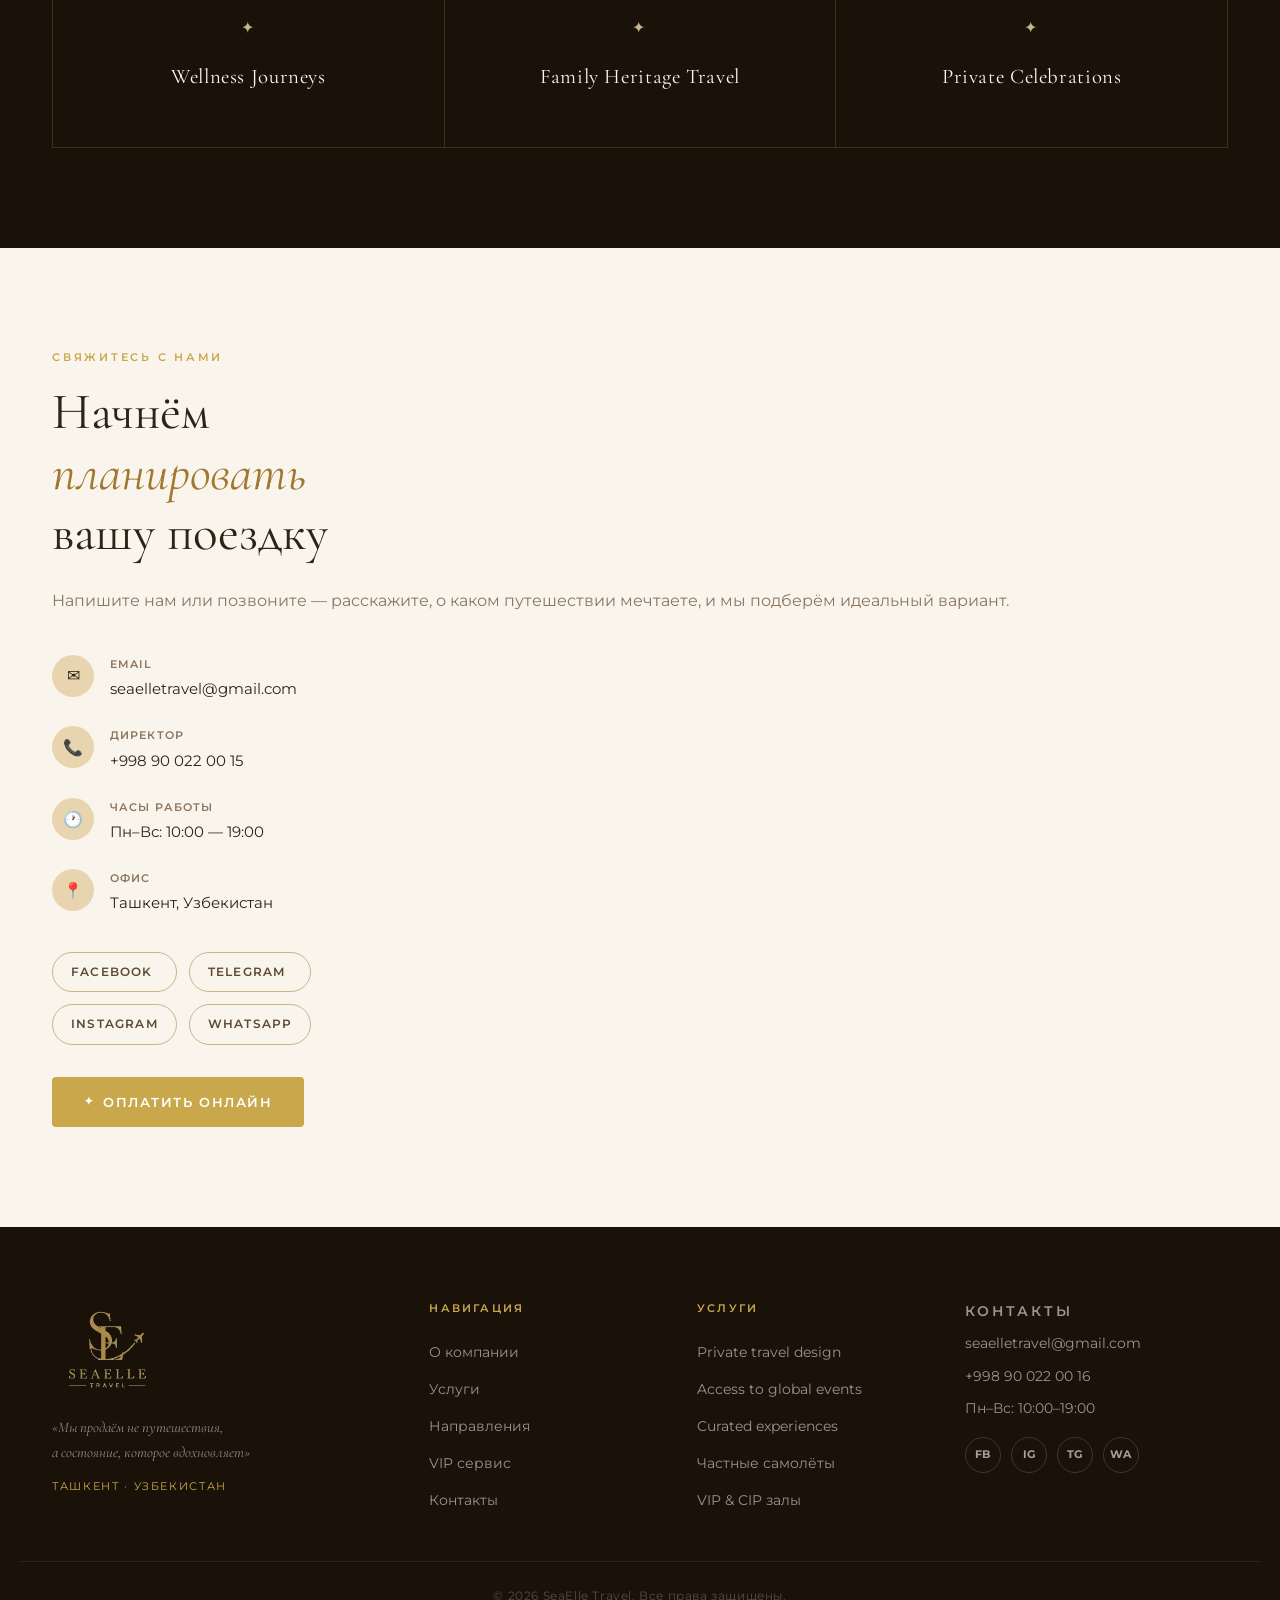
==== commit 119ca7ef: "Added payment button" ====
--- a/index.html
+++ b/index.html
@@ -69,7 +69,8 @@
       <h1 class="hero-title" data-i18n-html="heroTitle">Путешествие,<br /><em>которое вдохновляет</em></h1>
       <p class="hero-slogan" data-i18n="heroSlogan">Мы продаём не путешествия — а состояние, которое вдохновляет</p>
       <div class="hero-actions">
-        <a href="#contact" class="btn-primary" data-i18n="heroBtnPrimary">Получить персональный подбор</a>
+        <a href="payment.html" class="btn-primary hero-pay-btn" data-i18n="heroBtnPay">Оплатить онлайн</a>
+        <a href="#contact" class="btn-outline" data-i18n="heroBtnPrimary">Получить персональный подбор</a>
         <a href="#vip" class="btn-outline" data-i18n="heroBtnOutline">Запросить доступ</a>
       </div>
     </div>
--- a/style.css
+++ b/style.css
@@ -1223,10 +1223,23 @@
   margin-top: 32px;
 }
 
-.contact-pay-btn::before {
+.contact-pay-btn::before,
+.hero-pay-btn::before {
   content: '✦';
   font-size: 11px;
   letter-spacing: 0;
+}
+
+/* Payment button in hero — slightly stronger shadow over photo */
+.hero-pay-btn {
+  display: inline-flex;
+  align-items: center;
+  gap: 10px;
+  box-shadow: 0 6px 24px rgba(201, 168, 76, 0.45);
+}
+
+.hero-pay-btn:hover {
+  box-shadow: 0 10px 32px rgba(201, 168, 76, 0.55);
 }
 
 
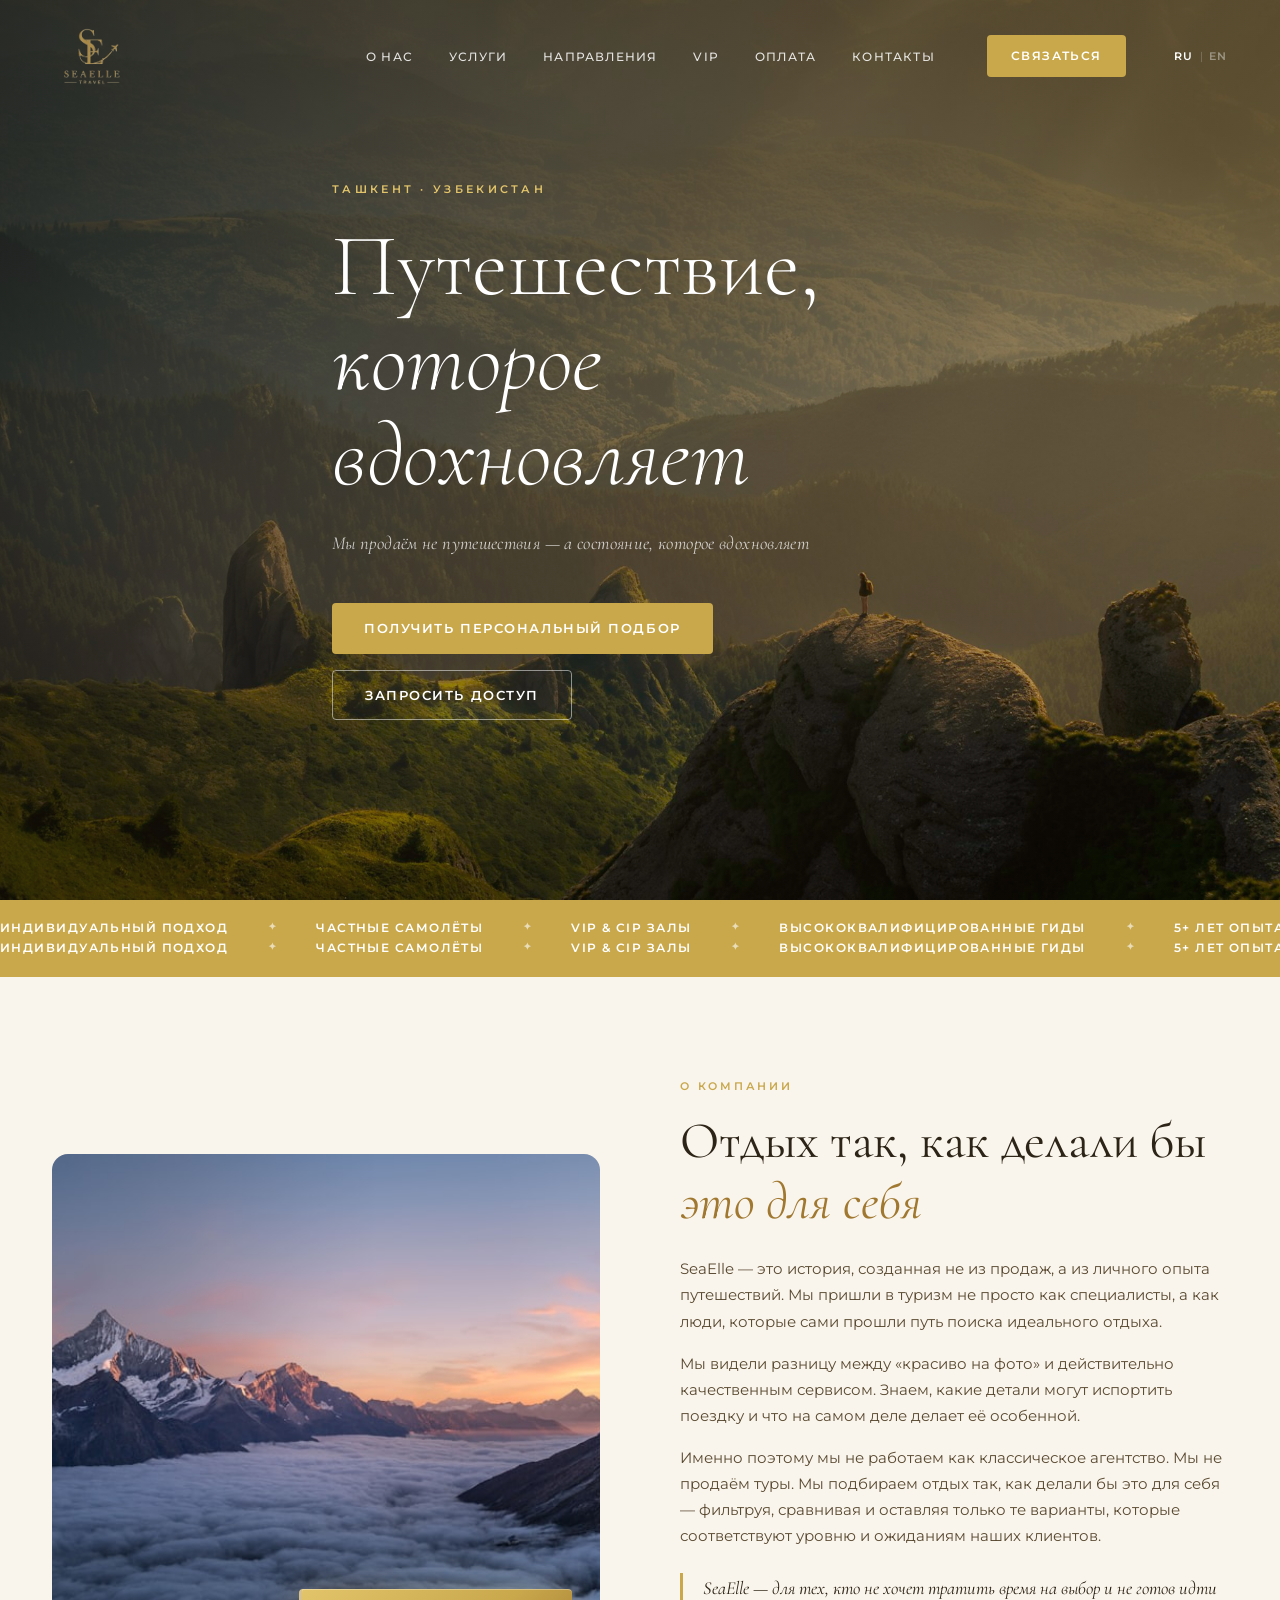
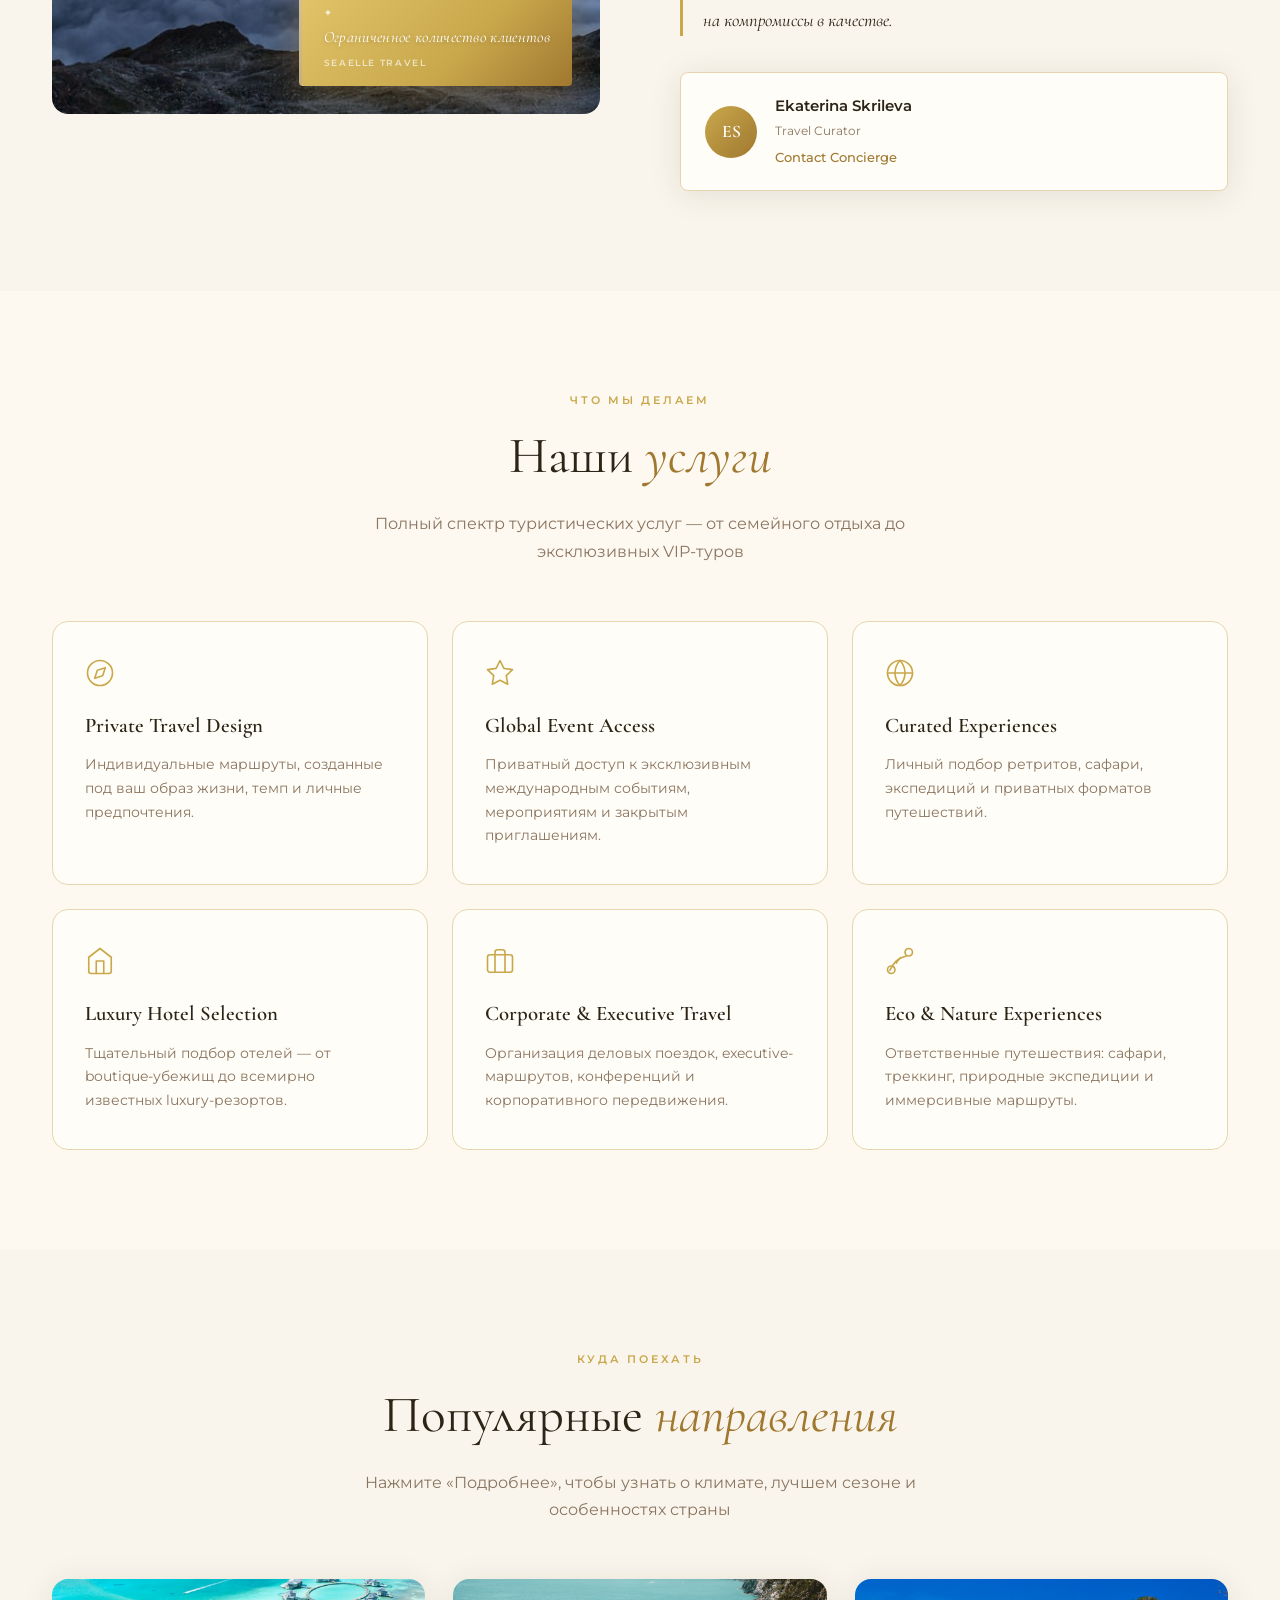
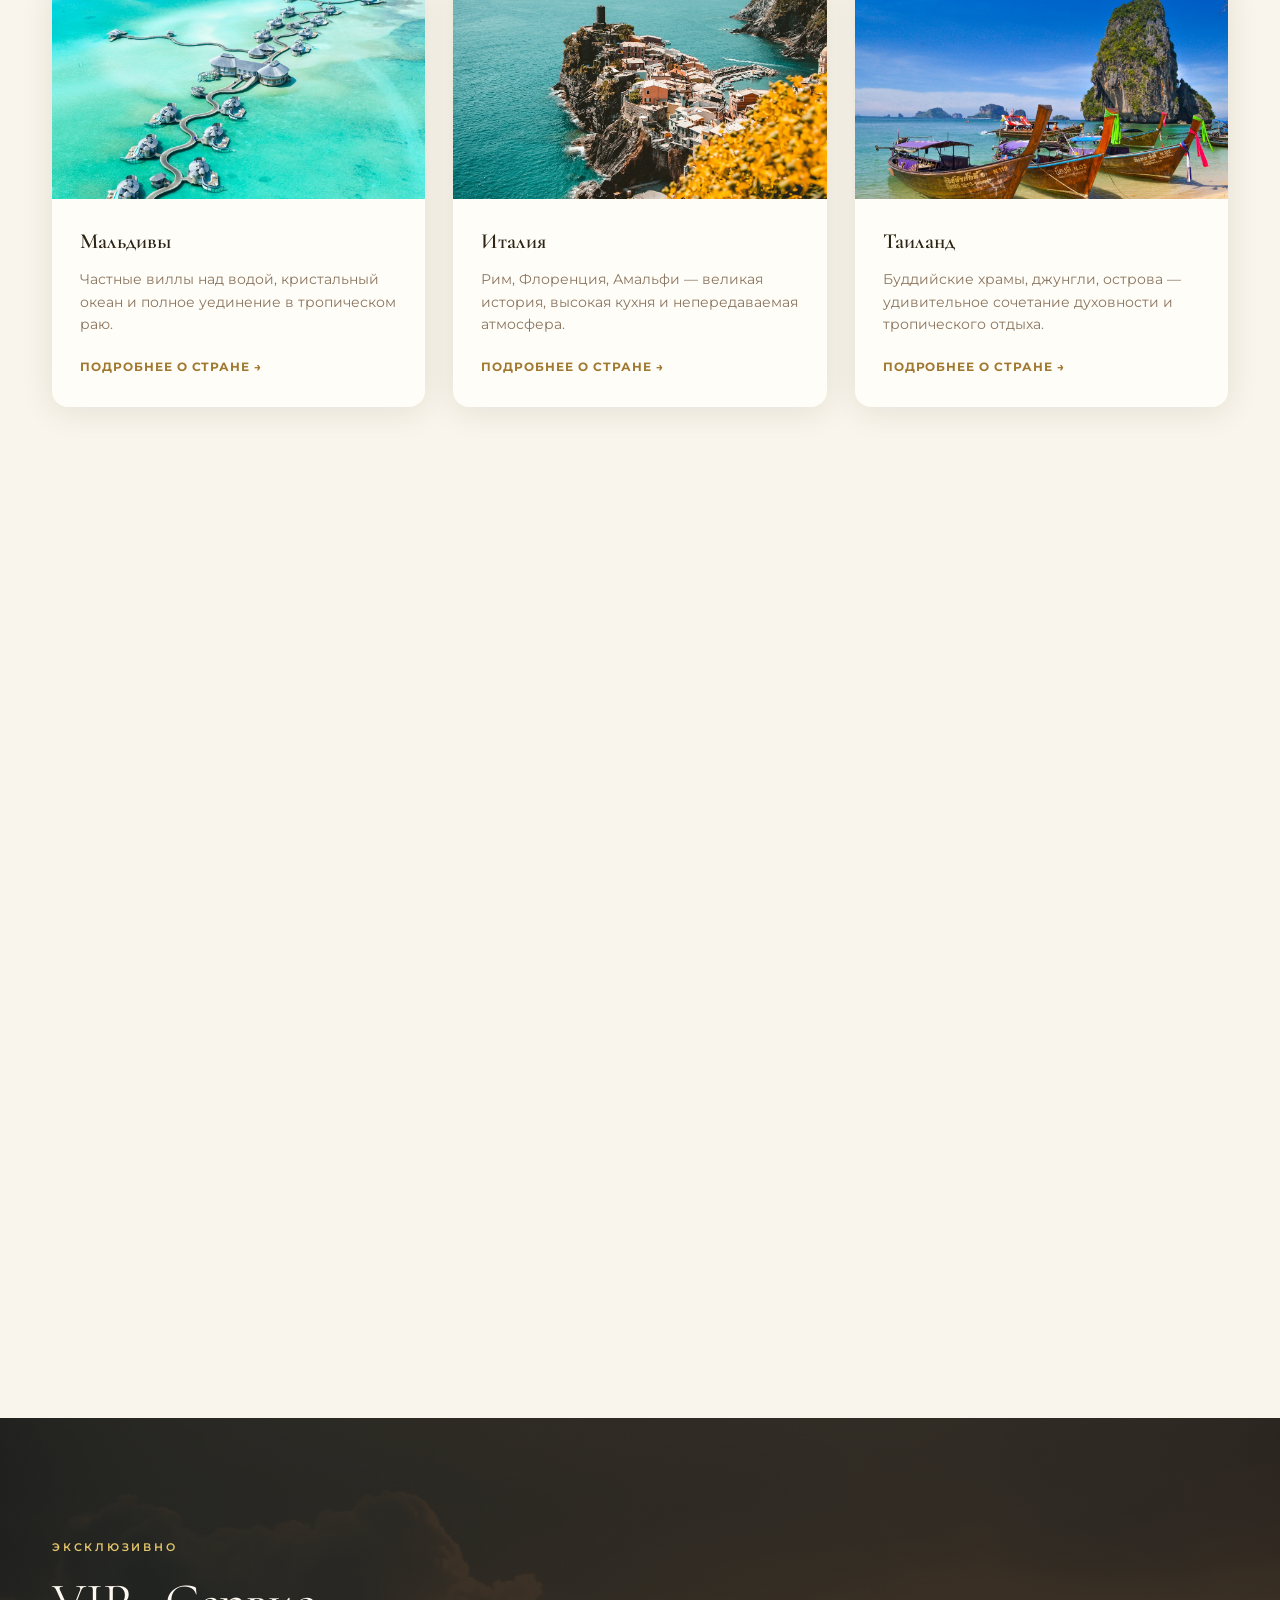
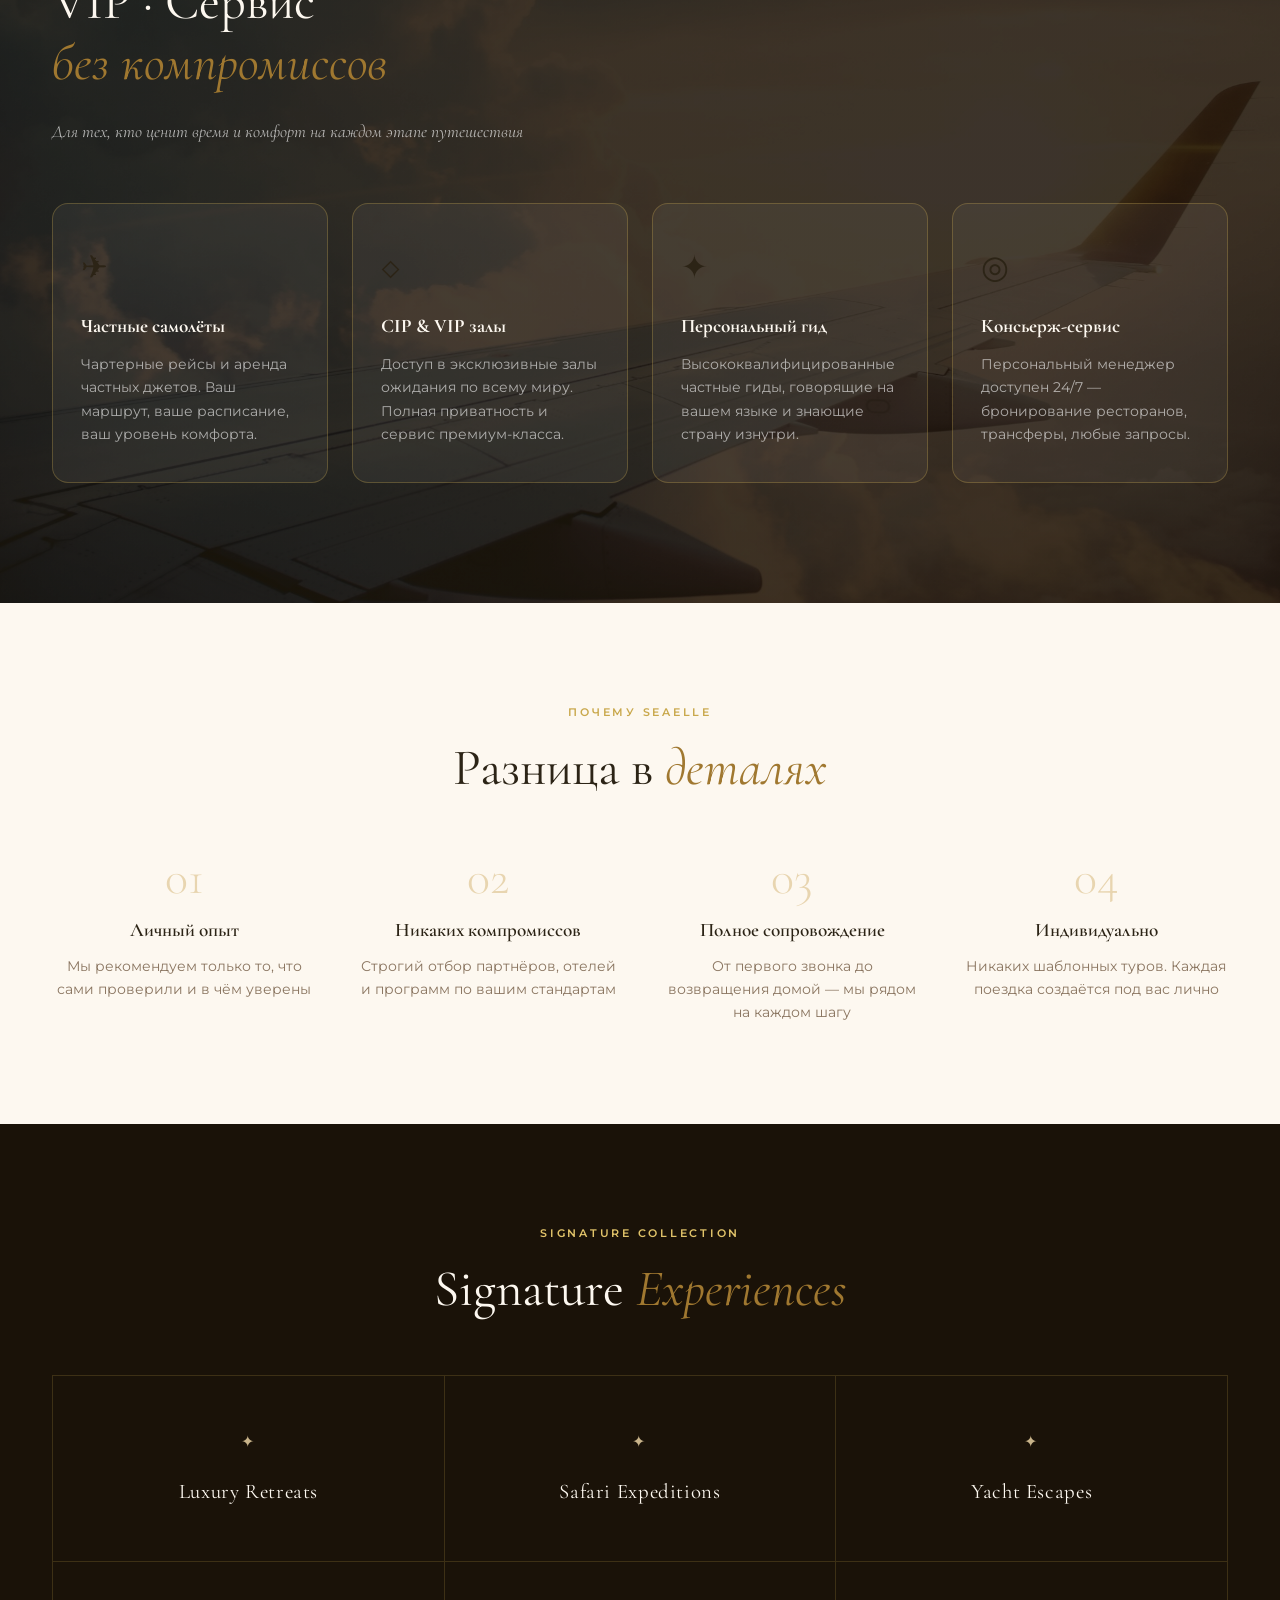
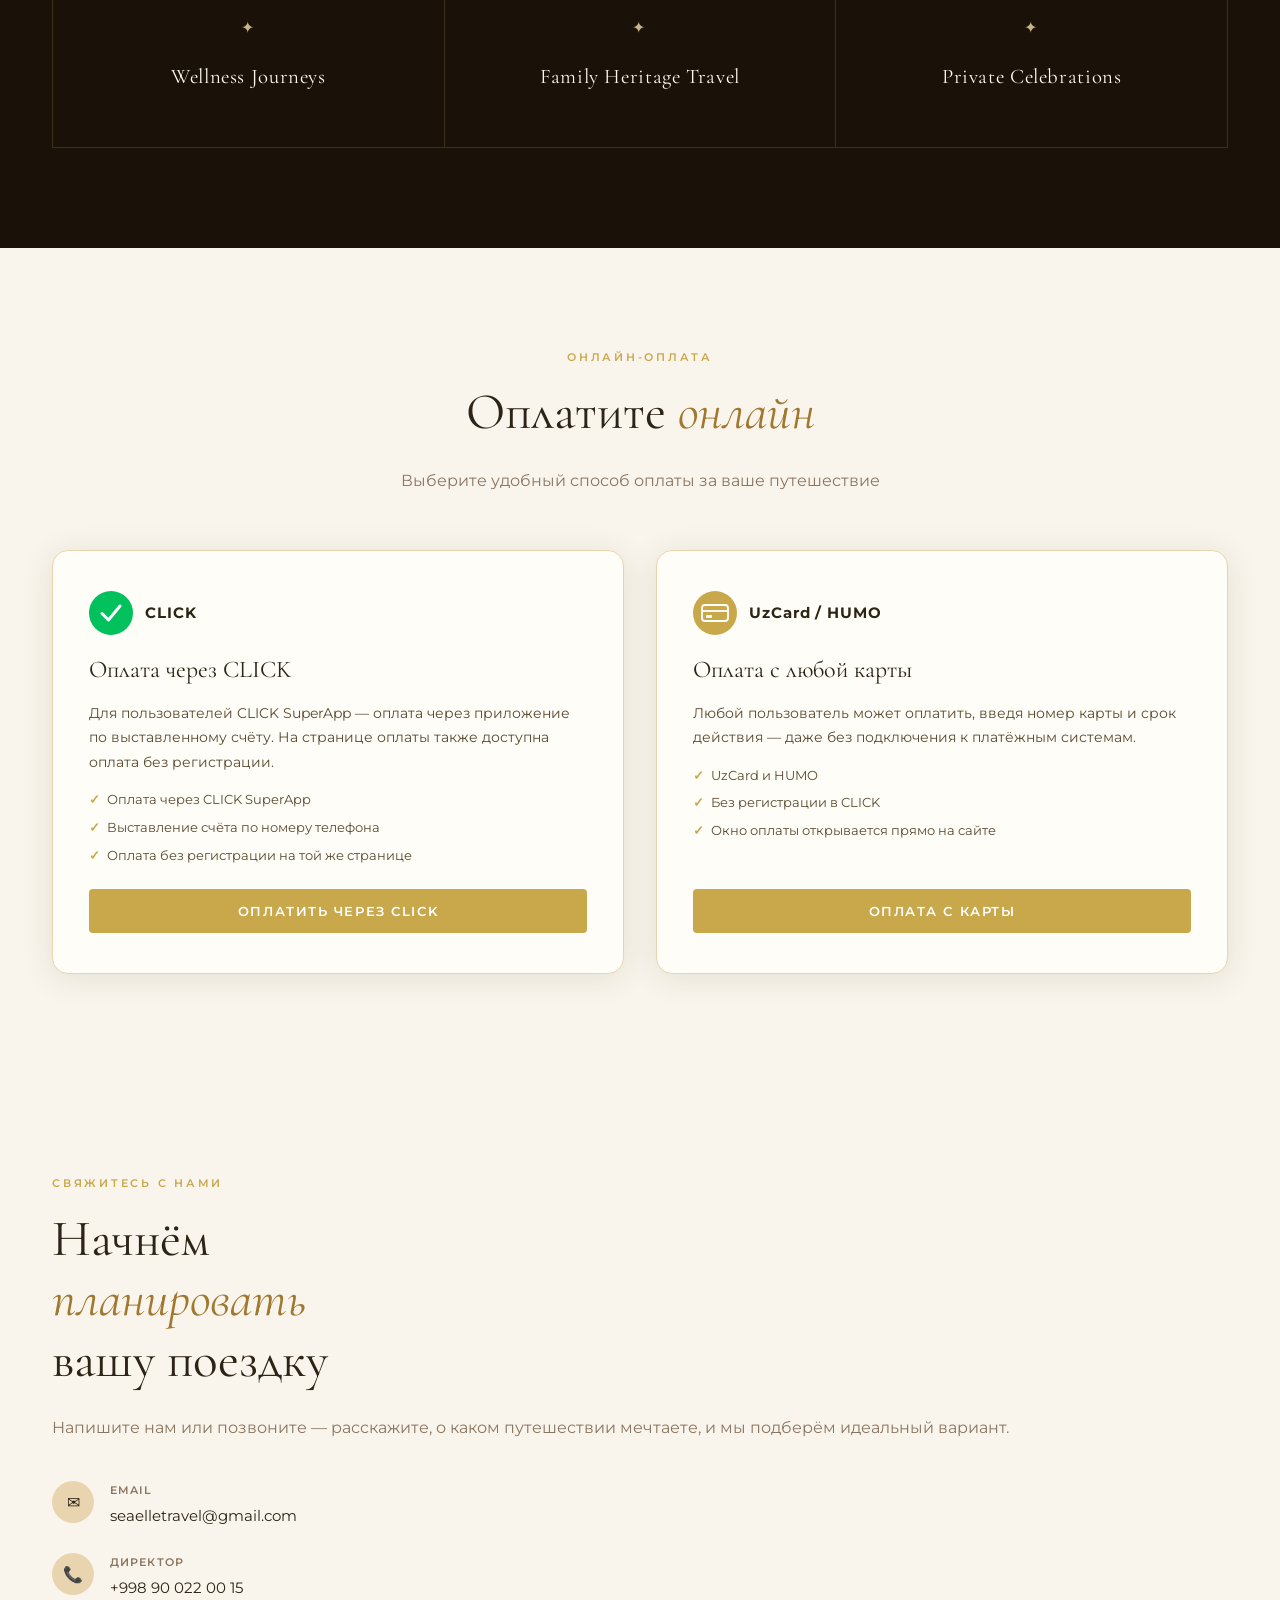
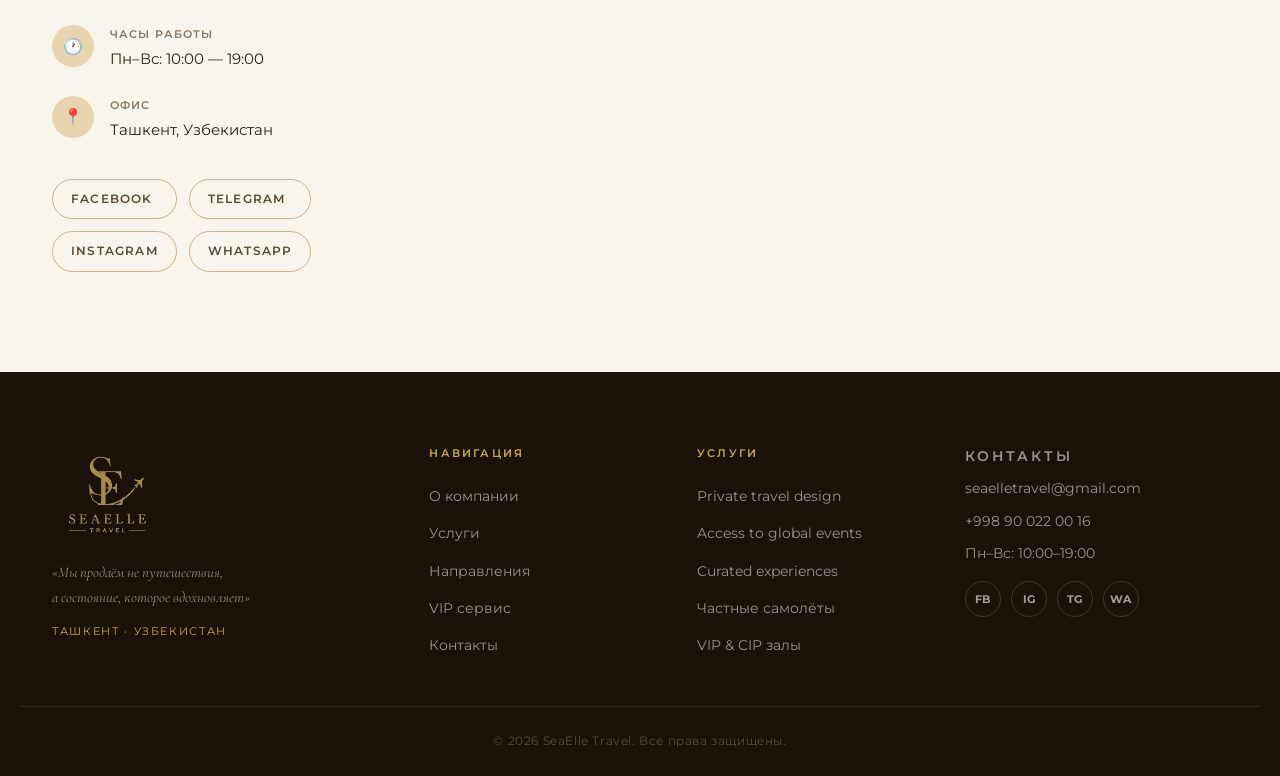
==== commit 48a291d6: "changes" ====
--- a/index.html
+++ b/index.html
@@ -19,6 +19,7 @@
         <li><a href="#services" data-i18n="navServices">Услуги</a></li>
         <li><a href="#destinations" data-i18n="navDestinations">Направления</a></li>
         <li><a href="#vip">VIP</a></li>
+        <li><a href="#payment" data-i18n="navPayment">Оплата</a></li>
         <li><a href="#contact" data-i18n="navContact">Контакты</a></li>
       </ul>
       <a href="#contact" class="btn-primary nav-cta" data-i18n="navCta">Связаться</a>
@@ -52,6 +53,7 @@
         <a href="#services" class="mob-link" data-i18n="navServices">Услуги</a>
         <a href="#destinations" class="mob-link" data-i18n="navDestinations">Направления</a>
         <a href="#vip" class="mob-link">VIP</a>
+        <a href="#payment" class="mob-link" data-i18n="navPayment">Оплата</a>
         <a href="#contact" class="mob-link" data-i18n="navContact">Контакты</a>
       </nav>
       <div class="mm-footer">
@@ -69,8 +71,7 @@
       <h1 class="hero-title" data-i18n-html="heroTitle">Путешествие,<br /><em>которое вдохновляет</em></h1>
       <p class="hero-slogan" data-i18n="heroSlogan">Мы продаём не путешествия — а состояние, которое вдохновляет</p>
       <div class="hero-actions">
-        <a href="payment.html" class="btn-primary hero-pay-btn" data-i18n="heroBtnPay">Оплатить онлайн</a>
-        <a href="#contact" class="btn-outline" data-i18n="heroBtnPrimary">Получить персональный подбор</a>
+        <a href="#contact" class="btn-primary" data-i18n="heroBtnPrimary">Получить персональный подбор</a>
         <a href="#vip" class="btn-outline" data-i18n="heroBtnOutline">Запросить доступ</a>
       </div>
     </div>
@@ -465,6 +466,84 @@
       </div>
     </div>
   </section>
+
+  <!-- PAYMENT -->
+  <section class="payment section" id="payment">
+    <div class="container">
+      <p class="section-eyebrow center">Онлайн-оплата</p>
+      <h2 class="section-title center">Оплатите <em>онлайн</em></h2>
+      <p class="section-sub center">Выберите удобный способ оплаты за ваше путешествие</p>
+
+      <div class="payment-options">
+
+        <!-- Card 1: CLICK Button -->
+        <div class="payment-card">
+          <div class="payment-card-logo click-brand">
+            <svg width="44" height="44" viewBox="0 0 44 44" fill="none" aria-hidden="true">
+              <circle cx="22" cy="22" r="22" fill="#00C15B"/>
+              <path d="M13 22.5L19.5 29L31 15" stroke="#fff" stroke-width="3" stroke-linecap="round" stroke-linejoin="round"/>
+            </svg>
+            <span>CLICK</span>
+          </div>
+          <h3>Оплата через CLICK</h3>
+          <p>Для пользователей CLICK SuperApp — оплата через приложение по выставленному счёту. На странице оплаты также доступна оплата без регистрации.</p>
+          <ul class="payment-card-features">
+            <li>Оплата через CLICK SuperApp</li>
+            <li>Выставление счёта по номеру телефона</li>
+            <li>Оплата без регистрации на той же странице</li>
+          </ul>
+          <button class="btn-primary payment-open-btn" data-method="click">Оплатить через CLICK</button>
+        </div>
+
+        <!-- Card 2: Pay by Card -->
+        <div class="payment-card">
+          <div class="payment-card-logo card-brand">
+            <svg width="44" height="44" viewBox="0 0 44 44" fill="none" aria-hidden="true">
+              <circle cx="22" cy="22" r="22" fill="#c9a84c"/>
+              <rect x="9" y="14" width="26" height="16" rx="3" stroke="#fff" stroke-width="1.8" fill="none"/>
+              <line x1="9" y1="20" x2="35" y2="20" stroke="#fff" stroke-width="1.8"/>
+              <rect x="13" y="24" width="6" height="3" rx="1" fill="#fff"/>
+            </svg>
+            <span>UzCard / HUMO</span>
+          </div>
+          <h3>Оплата с любой карты</h3>
+          <p>Любой пользователь может оплатить, введя номер карты и срок действия — даже без подключения к платёжным системам.</p>
+          <ul class="payment-card-features">
+            <li>UzCard и HUMO</li>
+            <li>Без регистрации в CLICK</li>
+            <li>Окно оплаты открывается прямо на сайте</li>
+          </ul>
+          <button class="btn-primary payment-open-btn" data-method="card">Оплата с карты</button>
+        </div>
+
+      </div>
+    </div>
+  </section>
+
+  <!-- PAYMENT MODAL -->
+  <div class="modal-overlay" id="paymentModal" role="dialog" aria-modal="true" aria-labelledby="paymentModalTitle">
+    <div class="modal-box payment-modal-box">
+      <button class="modal-close" id="paymentModalClose" aria-label="Закрыть">✕</button>
+      <div class="payment-modal-inner">
+        <p class="section-eyebrow" id="paymentModalEyebrow">Онлайн-оплата</p>
+        <h3 class="payment-modal-title" id="paymentModalTitle">Оплата</h3>
+        <p class="payment-modal-sub">Введите сумму и номер заявки, затем нажмите «Перейти к оплате».</p>
+
+        <div class="payment-form" id="paymentForm">
+          <div class="form-group">
+            <label for="paymentAmountInput">Сумма оплаты (сум)</label>
+            <input type="number" id="paymentAmountInput" placeholder="1000000" min="1000" step="1000" />
+          </div>
+          <div class="form-group">
+            <label for="paymentRefInput">Номер заявки / бронирования</label>
+            <input type="text" id="paymentRefInput" placeholder="SEA-001" />
+          </div>
+          <p class="payment-form-note" id="paymentFormNote"></p>
+          <button class="btn-primary payment-submit-btn" id="paymentSubmitBtn">Перейти к оплате →</button>
+        </div>
+      </div>
+    </div>
+  </div>
 
   <!-- CONTACT -->
   <section class="contact section" id="contact">
@@ -515,8 +594,6 @@
             <a href="#" class="social-btn">WhatsApp</a>
           </div>
         </div>
-
-        <a href="payment.html" class="btn-primary contact-pay-btn" data-i18n="contactPayBtn">Оплатить онлайн</a>
       </div>
 
     </div>
@@ -568,6 +645,7 @@
     </div>
   </footer>
 
+  <script src="https://my.click.uz/pay/checkout.js"></script>
   <script src="script.js"></script>
 </body>
 </html>
--- a/style.css
+++ b/style.css
@@ -1215,33 +1215,6 @@
   color: var(--white);
 }
 
-/* Payment button under contact list */
-.contact-pay-btn {
-  display: inline-flex;
-  align-items: center;
-  gap: 10px;
-  margin-top: 32px;
-}
-
-.contact-pay-btn::before,
-.hero-pay-btn::before {
-  content: '✦';
-  font-size: 11px;
-  letter-spacing: 0;
-}
-
-/* Payment button in hero — slightly stronger shadow over photo */
-.hero-pay-btn {
-  display: inline-flex;
-  align-items: center;
-  gap: 10px;
-  box-shadow: 0 6px 24px rgba(201, 168, 76, 0.45);
-}
-
-.hero-pay-btn:hover {
-  box-shadow: 0 10px 32px rgba(201, 168, 76, 0.55);
-}
-
 
 
 /* =============================================
@@ -1519,3 +1492,202 @@
   flex-shrink: 0;
   stroke: currentColor;
 }
+
+/* =============================================
+   PAYMENT SECTION
+   ============================================= */
+.payment {
+  background: var(--milk);
+}
+
+.payment-options {
+  display: grid;
+  grid-template-columns: 1fr 1fr;
+  gap: 32px;
+  margin-top: 56px;
+}
+
+.payment-card {
+  background: var(--card-bg);
+  border: 1px solid var(--sand);
+  border-radius: var(--radius);
+  padding: 40px 36px;
+  display: flex;
+  flex-direction: column;
+  gap: 16px;
+  box-shadow: var(--shadow);
+  transition: box-shadow var(--transition), border-color var(--transition);
+}
+
+.payment-card:hover {
+  box-shadow: var(--shadow-lg);
+  border-color: var(--gold);
+}
+
+.payment-card-logo {
+  display: flex;
+  align-items: center;
+  gap: 12px;
+  margin-bottom: 4px;
+}
+
+.payment-card-logo span {
+  font-family: var(--font-sans);
+  font-size: 15px;
+  font-weight: 700;
+  letter-spacing: 0.06em;
+  color: var(--text-dark);
+}
+
+.payment-card h3 {
+  font-family: var(--font-serif);
+  font-size: 1.5rem;
+  font-weight: 400;
+  color: var(--text-dark);
+  line-height: 1.25;
+}
+
+.payment-card p {
+  font-size: 0.9rem;
+  color: var(--text-mid);
+  line-height: 1.7;
+}
+
+.payment-card-features {
+  list-style: none;
+  padding: 0;
+  margin: 0;
+  display: flex;
+  flex-direction: column;
+  gap: 8px;
+  flex: 1;
+}
+
+.payment-card-features li {
+  font-size: 0.82rem;
+  color: var(--text-mid);
+  padding-left: 18px;
+  position: relative;
+  line-height: 1.5;
+}
+
+.payment-card-features li::before {
+  content: '✓';
+  position: absolute;
+  left: 0;
+  color: var(--gold);
+  font-weight: 700;
+}
+
+.payment-open-btn {
+  margin-top: 8px;
+  width: 100%;
+  text-align: center;
+  cursor: pointer;
+  border: none;
+  font-family: var(--font-sans);
+}
+
+/* =============================================
+   PAYMENT MODAL
+   ============================================= */
+.payment-modal-box {
+  max-width: 480px;
+  padding: 48px 44px;
+}
+
+.payment-modal-inner {
+  display: flex;
+  flex-direction: column;
+  gap: 8px;
+}
+
+.payment-modal-title {
+  font-family: var(--font-serif);
+  font-size: 1.8rem;
+  font-weight: 400;
+  color: var(--text-dark);
+  line-height: 1.2;
+}
+
+.payment-modal-sub {
+  font-size: 0.88rem;
+  color: var(--text-light);
+  margin-bottom: 8px;
+}
+
+.payment-form {
+  display: flex;
+  flex-direction: column;
+  gap: 20px;
+  margin-top: 8px;
+}
+
+.form-group {
+  display: flex;
+  flex-direction: column;
+  gap: 6px;
+}
+
+.form-group label {
+  font-size: 11px;
+  font-weight: 600;
+  letter-spacing: 0.18em;
+  text-transform: uppercase;
+  color: var(--text-light);
+}
+
+.form-group input {
+  width: 100%;
+  padding: 14px 16px;
+  border: 1px solid var(--sand);
+  border-radius: var(--radius-sm);
+  background: var(--cream);
+  font-family: var(--font-sans);
+  font-size: 0.95rem;
+  color: var(--text-dark);
+  outline: none;
+  transition: border-color var(--transition);
+  appearance: textfield;
+  -moz-appearance: textfield;
+}
+
+.form-group input:focus {
+  border-color: var(--gold);
+}
+
+.form-group input::-webkit-outer-spin-button,
+.form-group input::-webkit-inner-spin-button {
+  -webkit-appearance: none;
+}
+
+.payment-form-note {
+  font-size: 0.78rem;
+  color: #c0392b;
+  min-height: 1em;
+}
+
+.payment-submit-btn {
+  width: 100%;
+  text-align: center;
+  cursor: pointer;
+  border: none;
+  font-family: var(--font-sans);
+  font-size: 0.88rem;
+}
+
+/* Payment section responsive */
+@media (max-width: 768px) {
+  .payment-options {
+    grid-template-columns: 1fr;
+    gap: 20px;
+  }
+
+  .payment-card {
+    padding: 32px 28px;
+  }
+
+  .payment-modal-box {
+    padding: 36px 28px;
+  }
+}
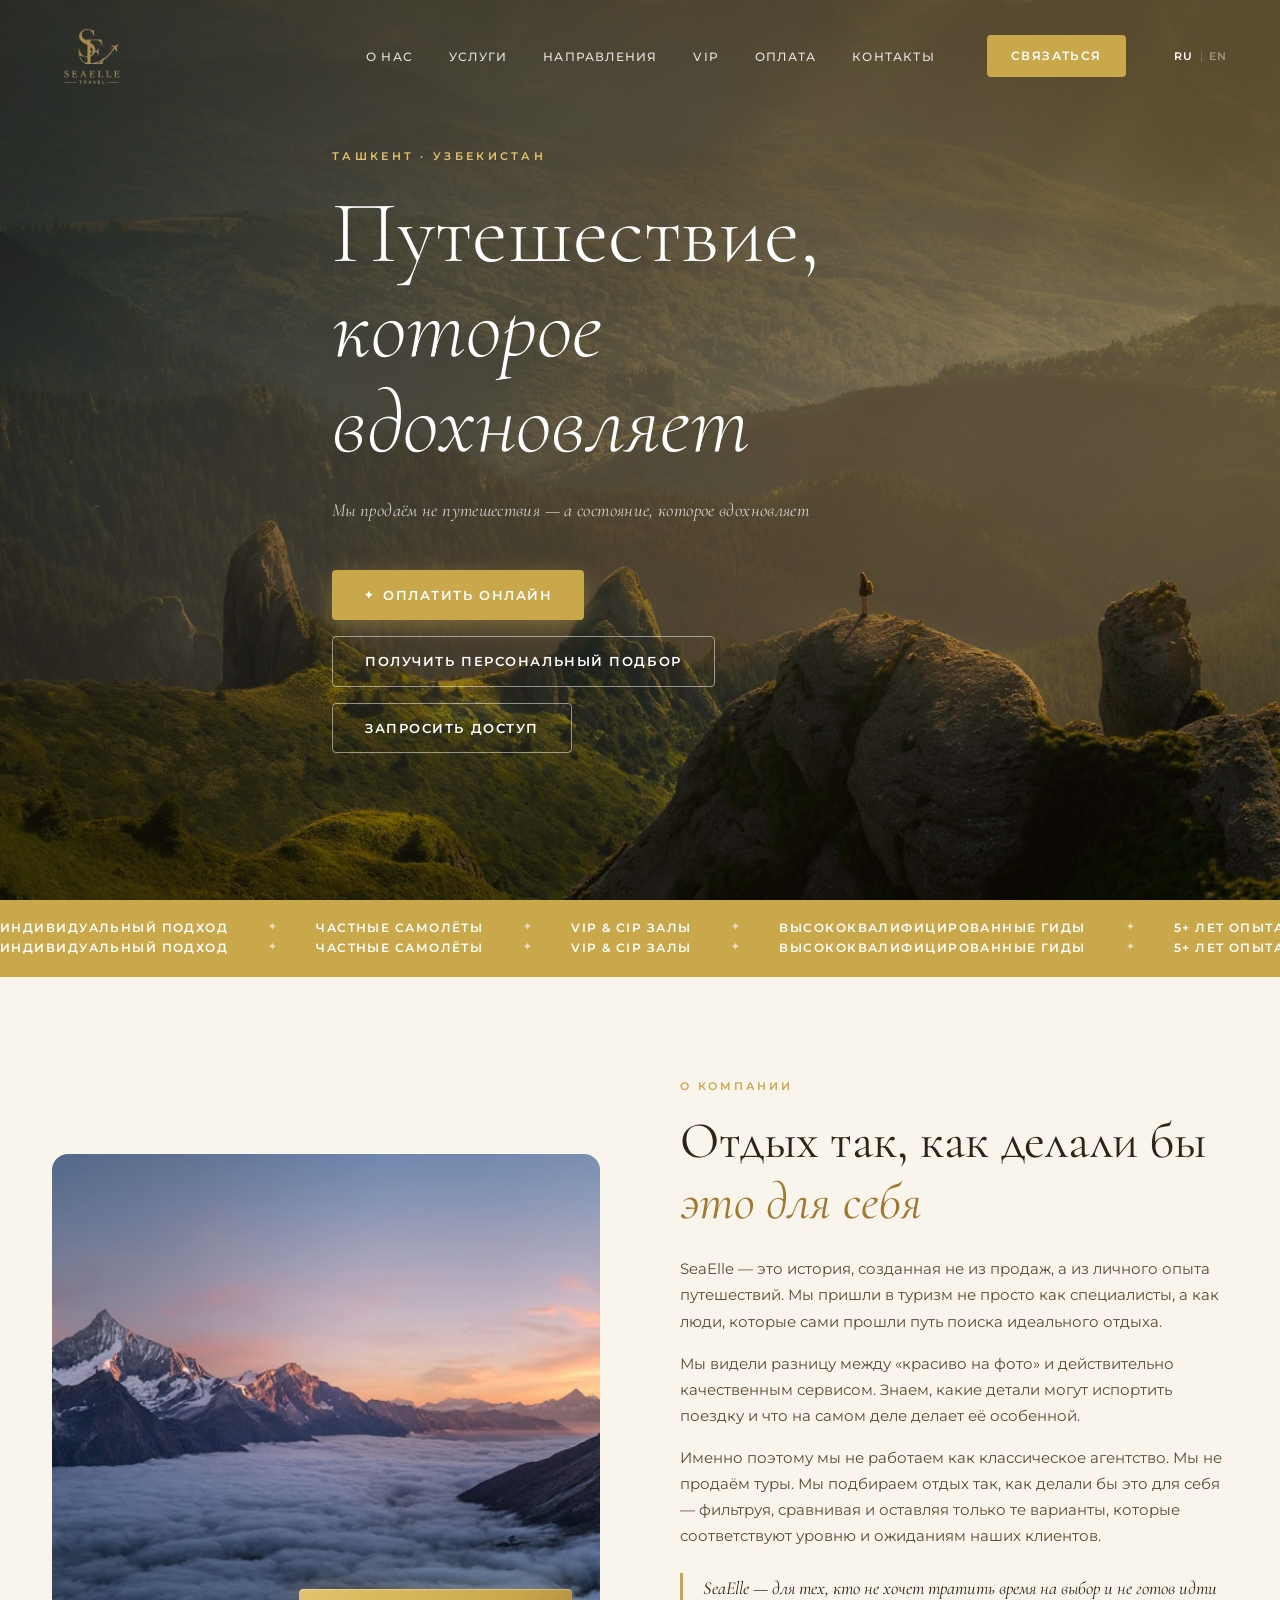
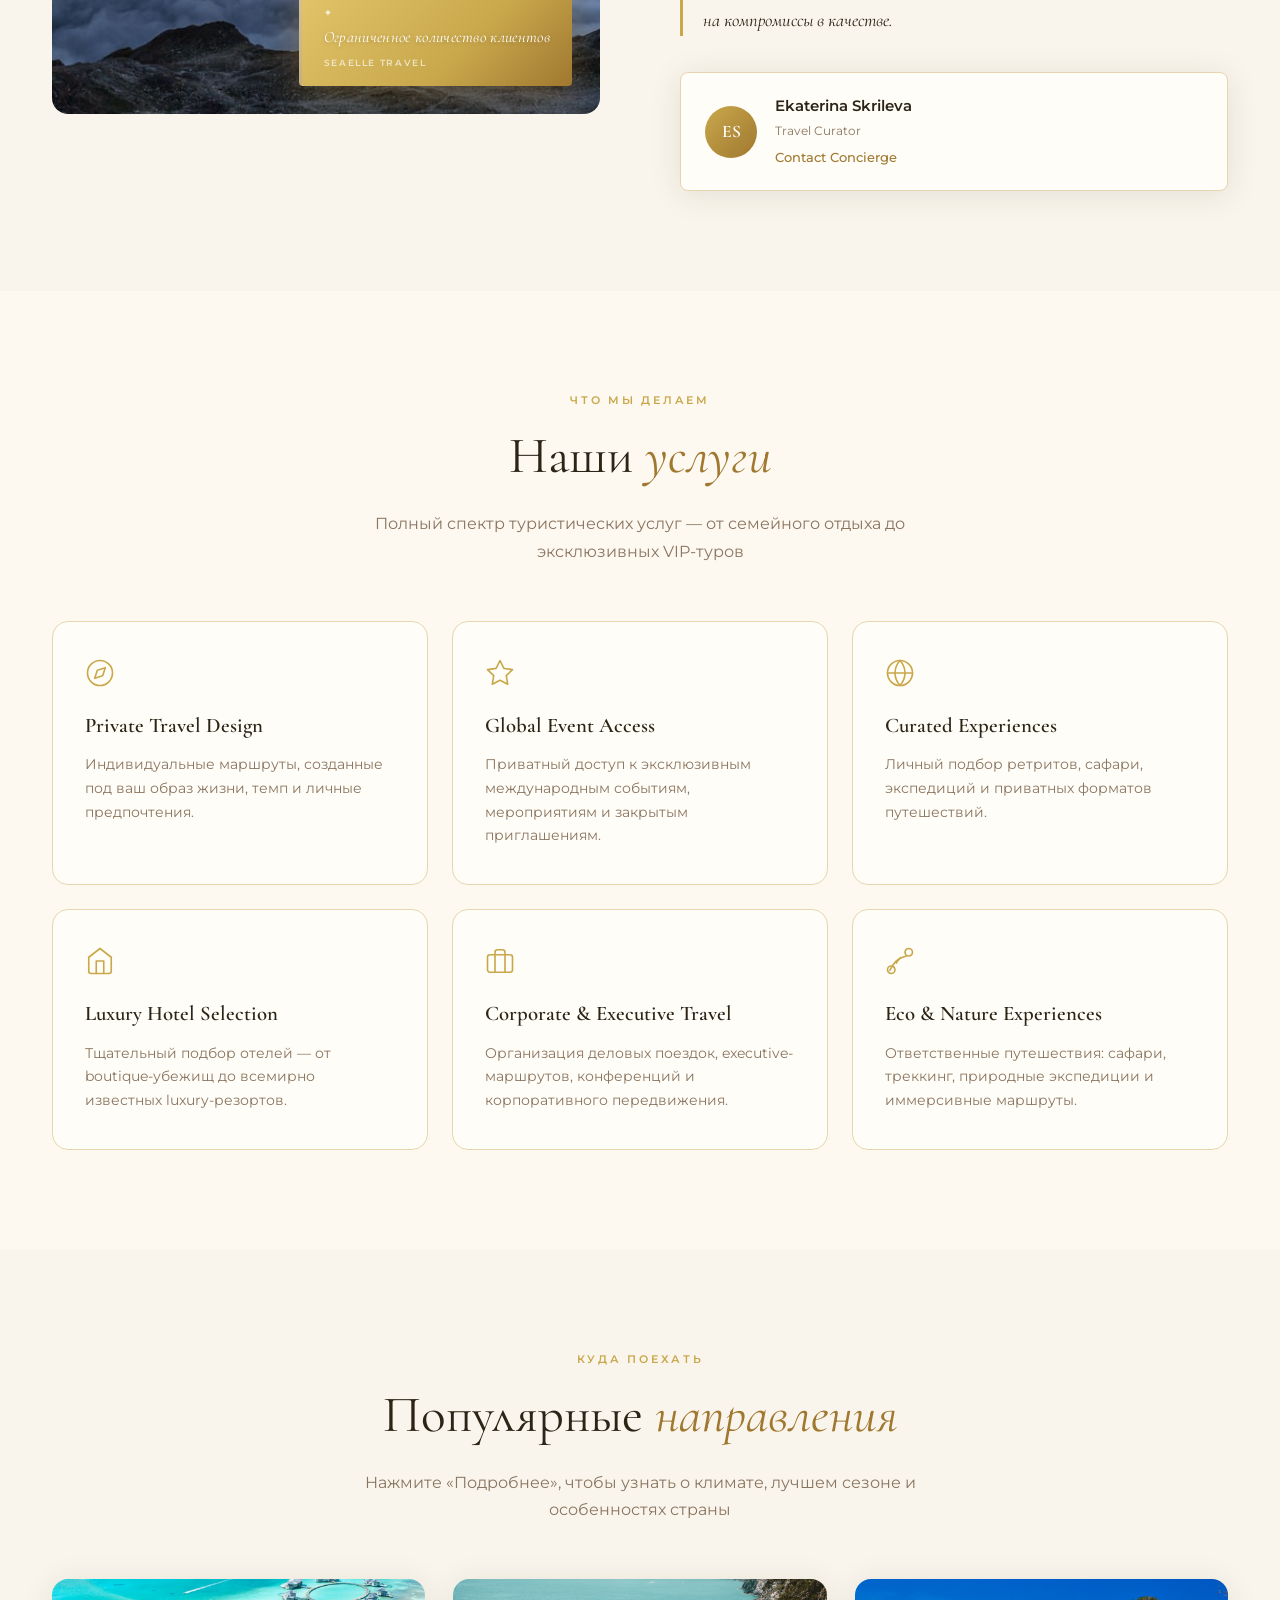
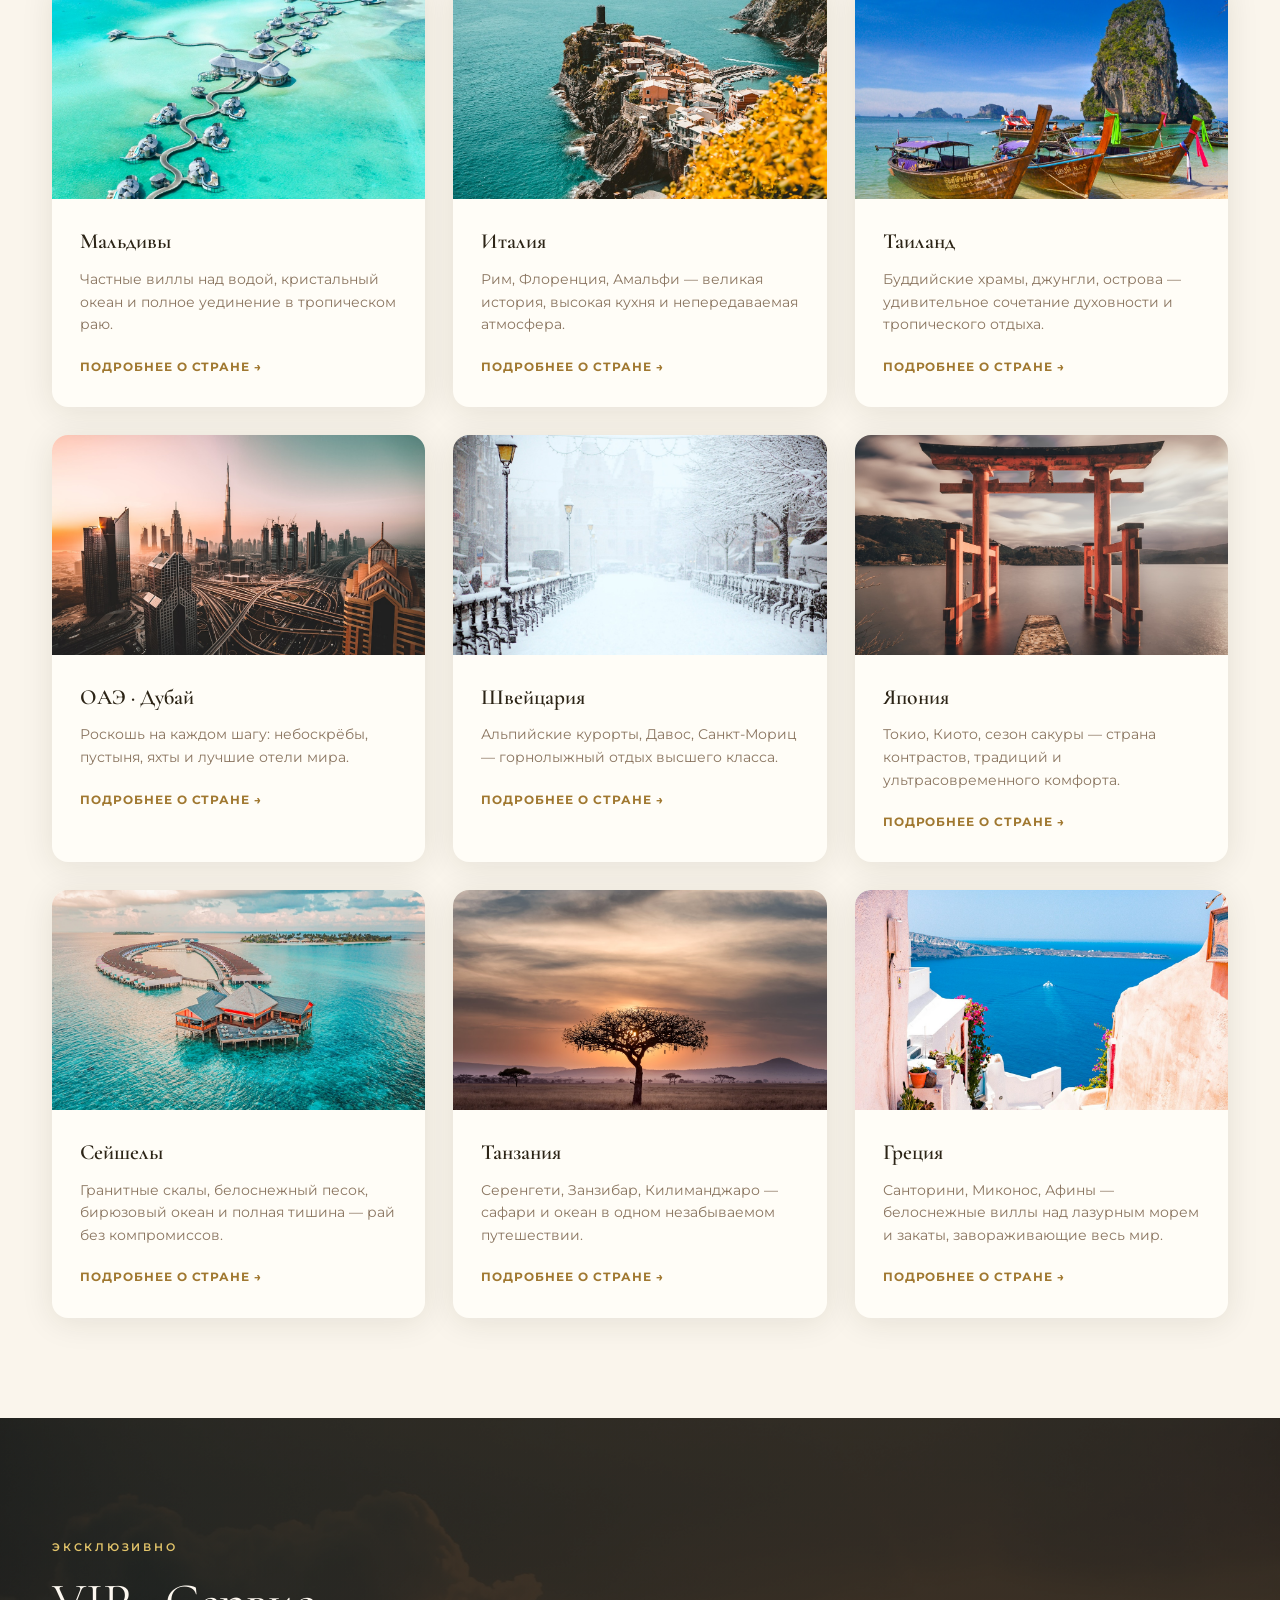
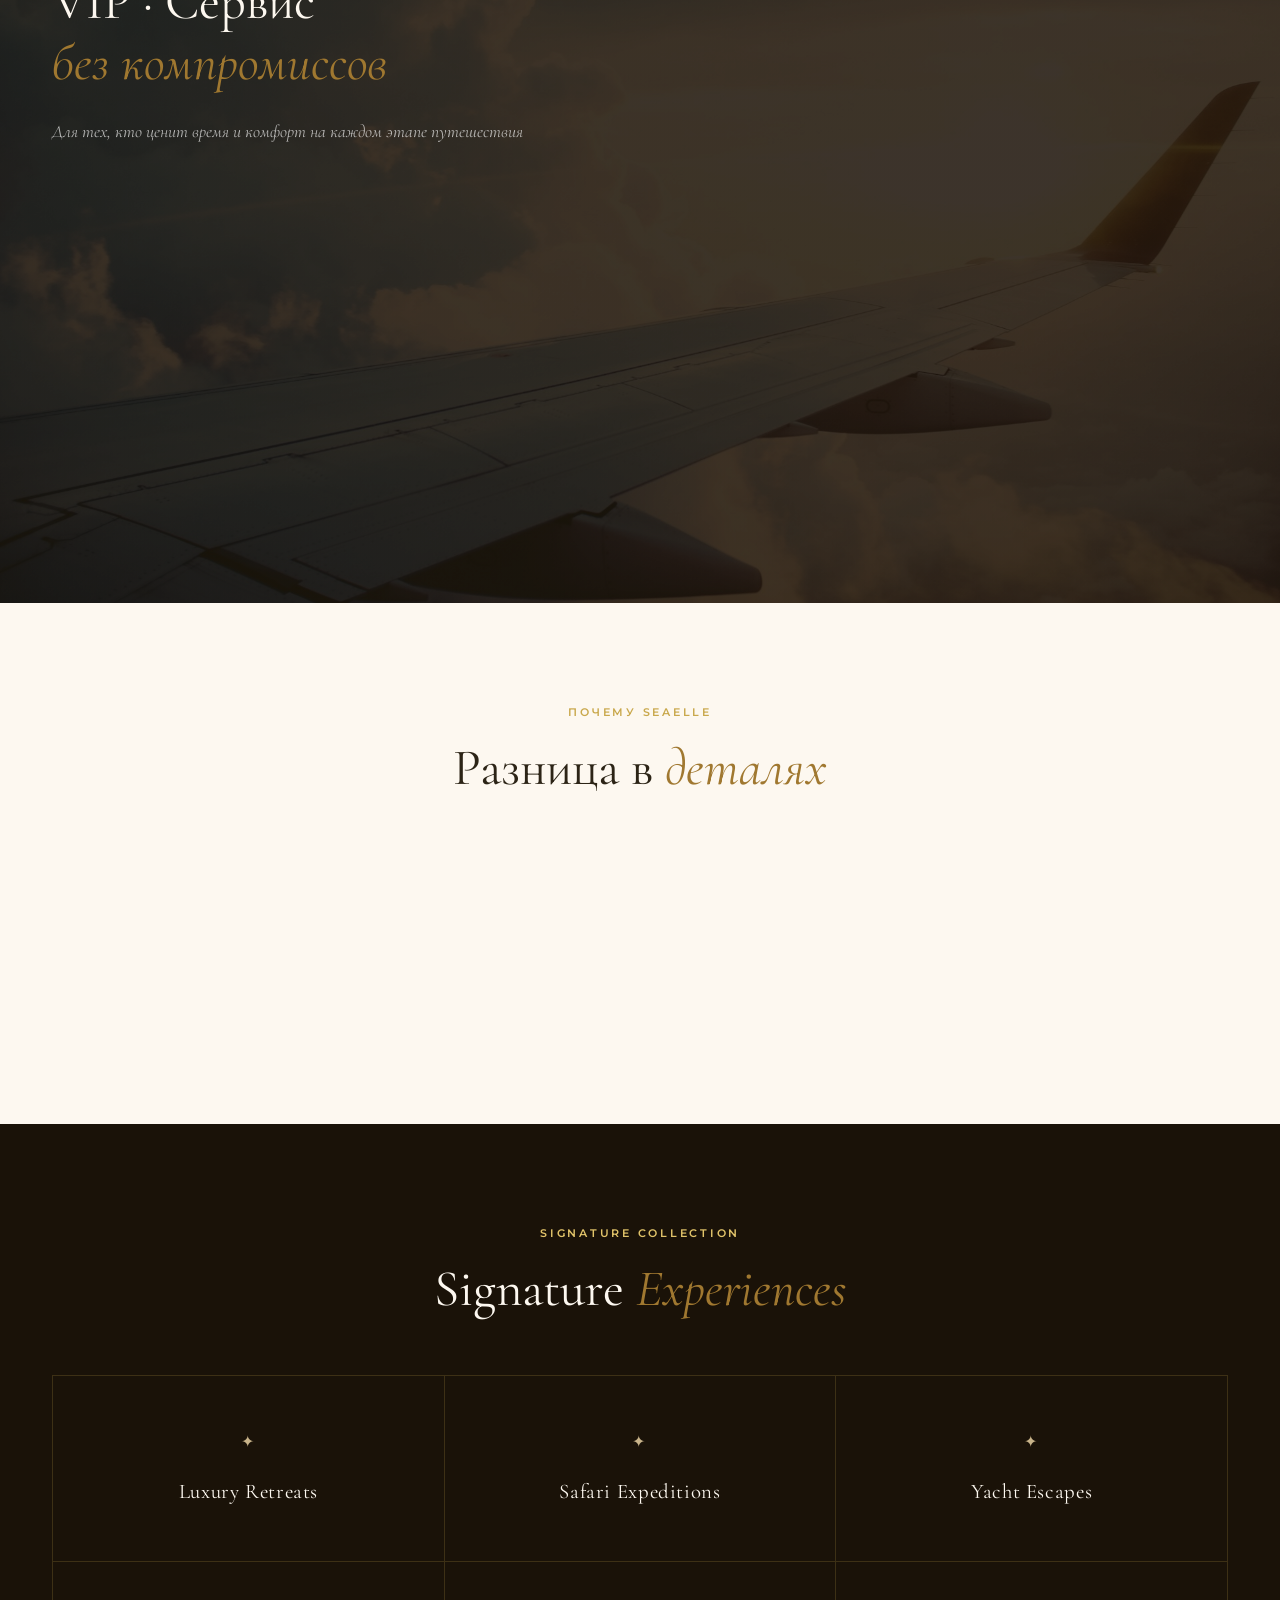
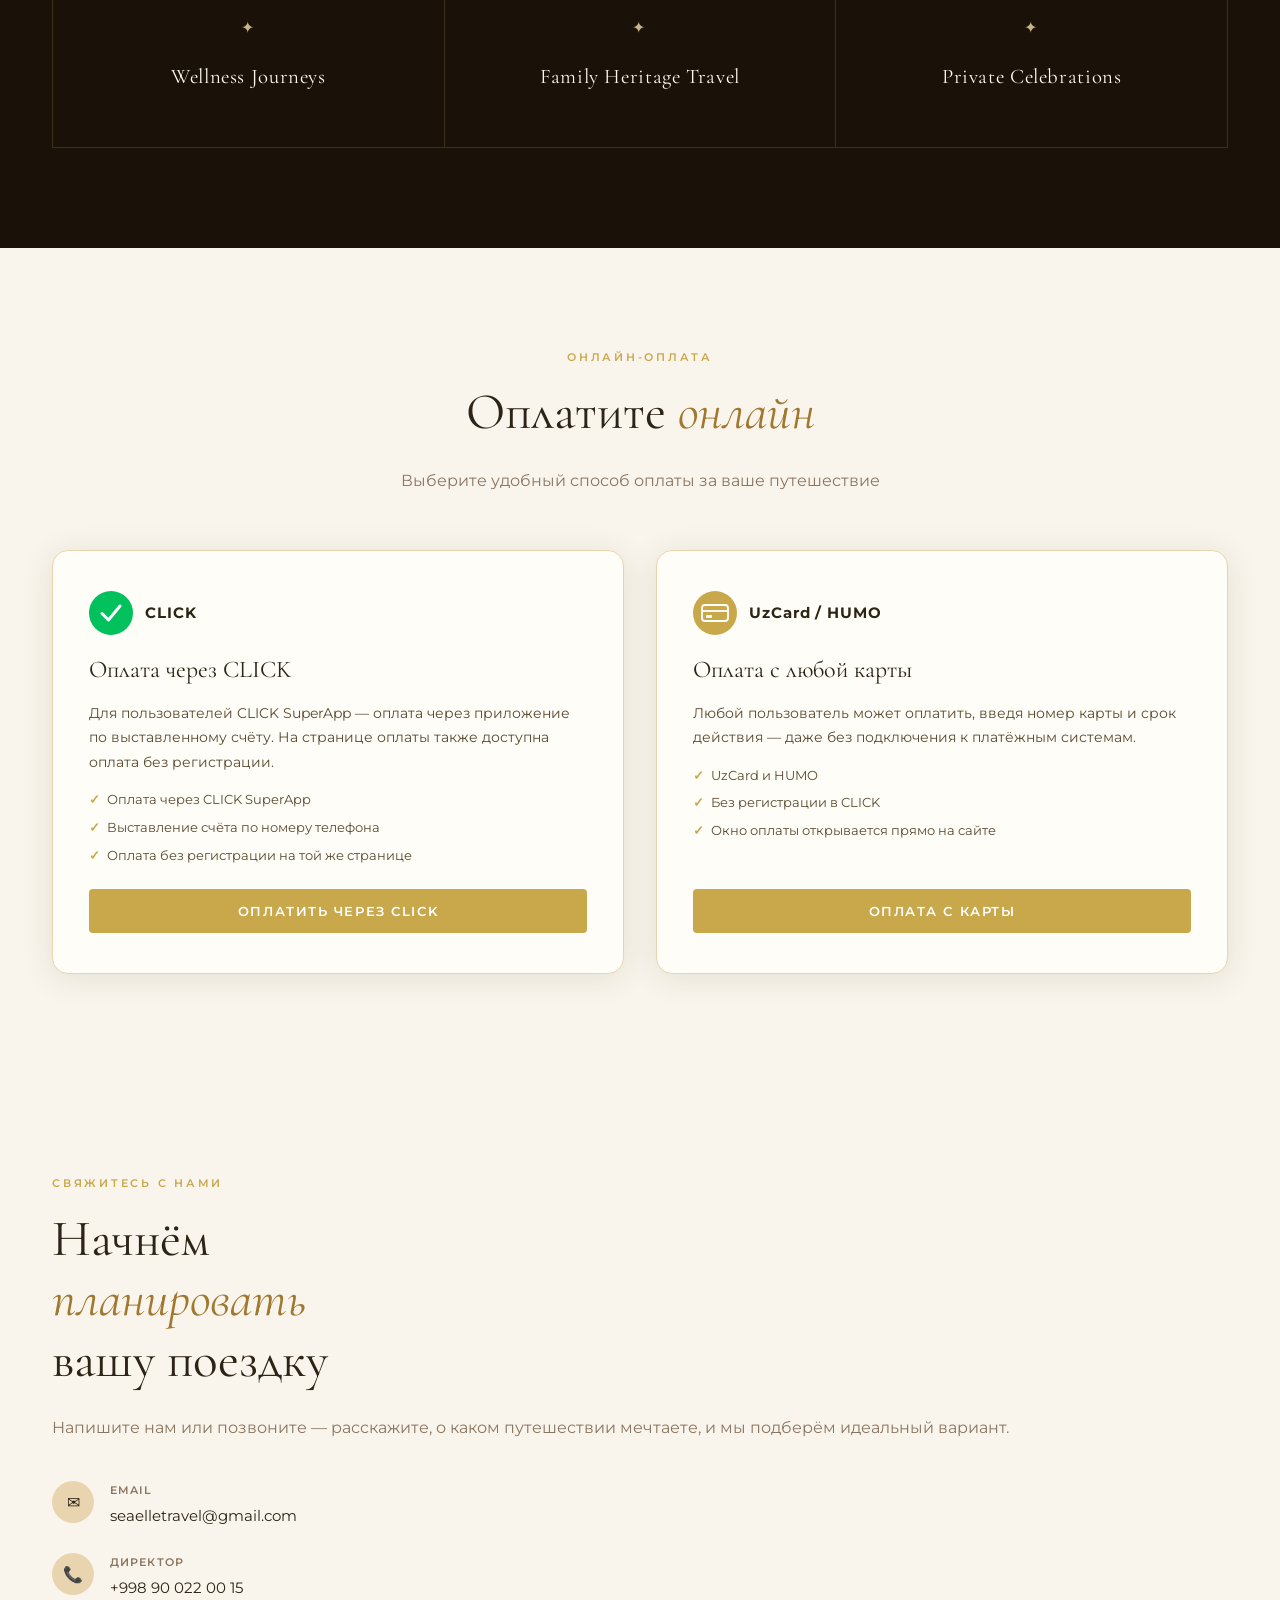
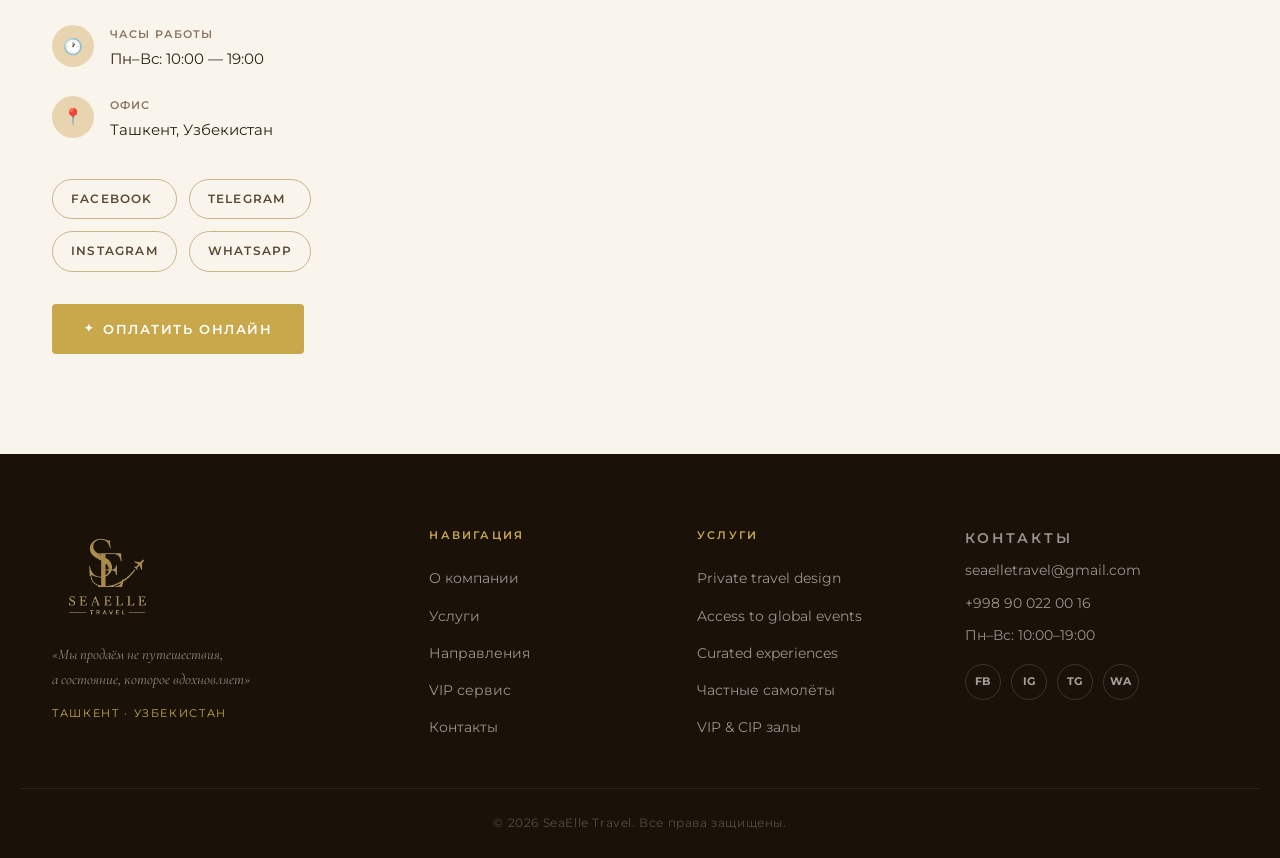
==== commit 4166a303: "Merge branch 'master' of https://github.com/annkky/SeaElle-Travel" ====
--- a/index.html
+++ b/index.html
@@ -71,7 +71,8 @@
       <h1 class="hero-title" data-i18n-html="heroTitle">Путешествие,<br /><em>которое вдохновляет</em></h1>
       <p class="hero-slogan" data-i18n="heroSlogan">Мы продаём не путешествия — а состояние, которое вдохновляет</p>
       <div class="hero-actions">
-        <a href="#contact" class="btn-primary" data-i18n="heroBtnPrimary">Получить персональный подбор</a>
+        <a href="payment.html" class="btn-primary hero-pay-btn" data-i18n="heroBtnPay">Оплатить онлайн</a>
+        <a href="#contact" class="btn-outline" data-i18n="heroBtnPrimary">Получить персональный подбор</a>
         <a href="#vip" class="btn-outline" data-i18n="heroBtnOutline">Запросить доступ</a>
       </div>
     </div>
@@ -594,6 +595,8 @@
             <a href="#" class="social-btn">WhatsApp</a>
           </div>
         </div>
+
+        <a href="payment.html" class="btn-primary contact-pay-btn" data-i18n="contactPayBtn">Оплатить онлайн</a>
       </div>
 
     </div>
--- a/style.css
+++ b/style.css
@@ -1215,6 +1215,33 @@
   color: var(--white);
 }
 
+/* Payment button under contact list */
+.contact-pay-btn {
+  display: inline-flex;
+  align-items: center;
+  gap: 10px;
+  margin-top: 32px;
+}
+
+.contact-pay-btn::before,
+.hero-pay-btn::before {
+  content: '✦';
+  font-size: 11px;
+  letter-spacing: 0;
+}
+
+/* Payment button in hero — slightly stronger shadow over photo */
+.hero-pay-btn {
+  display: inline-flex;
+  align-items: center;
+  gap: 10px;
+  box-shadow: 0 6px 24px rgba(201, 168, 76, 0.45);
+}
+
+.hero-pay-btn:hover {
+  box-shadow: 0 10px 32px rgba(201, 168, 76, 0.55);
+}
+
 
 
 /* =============================================
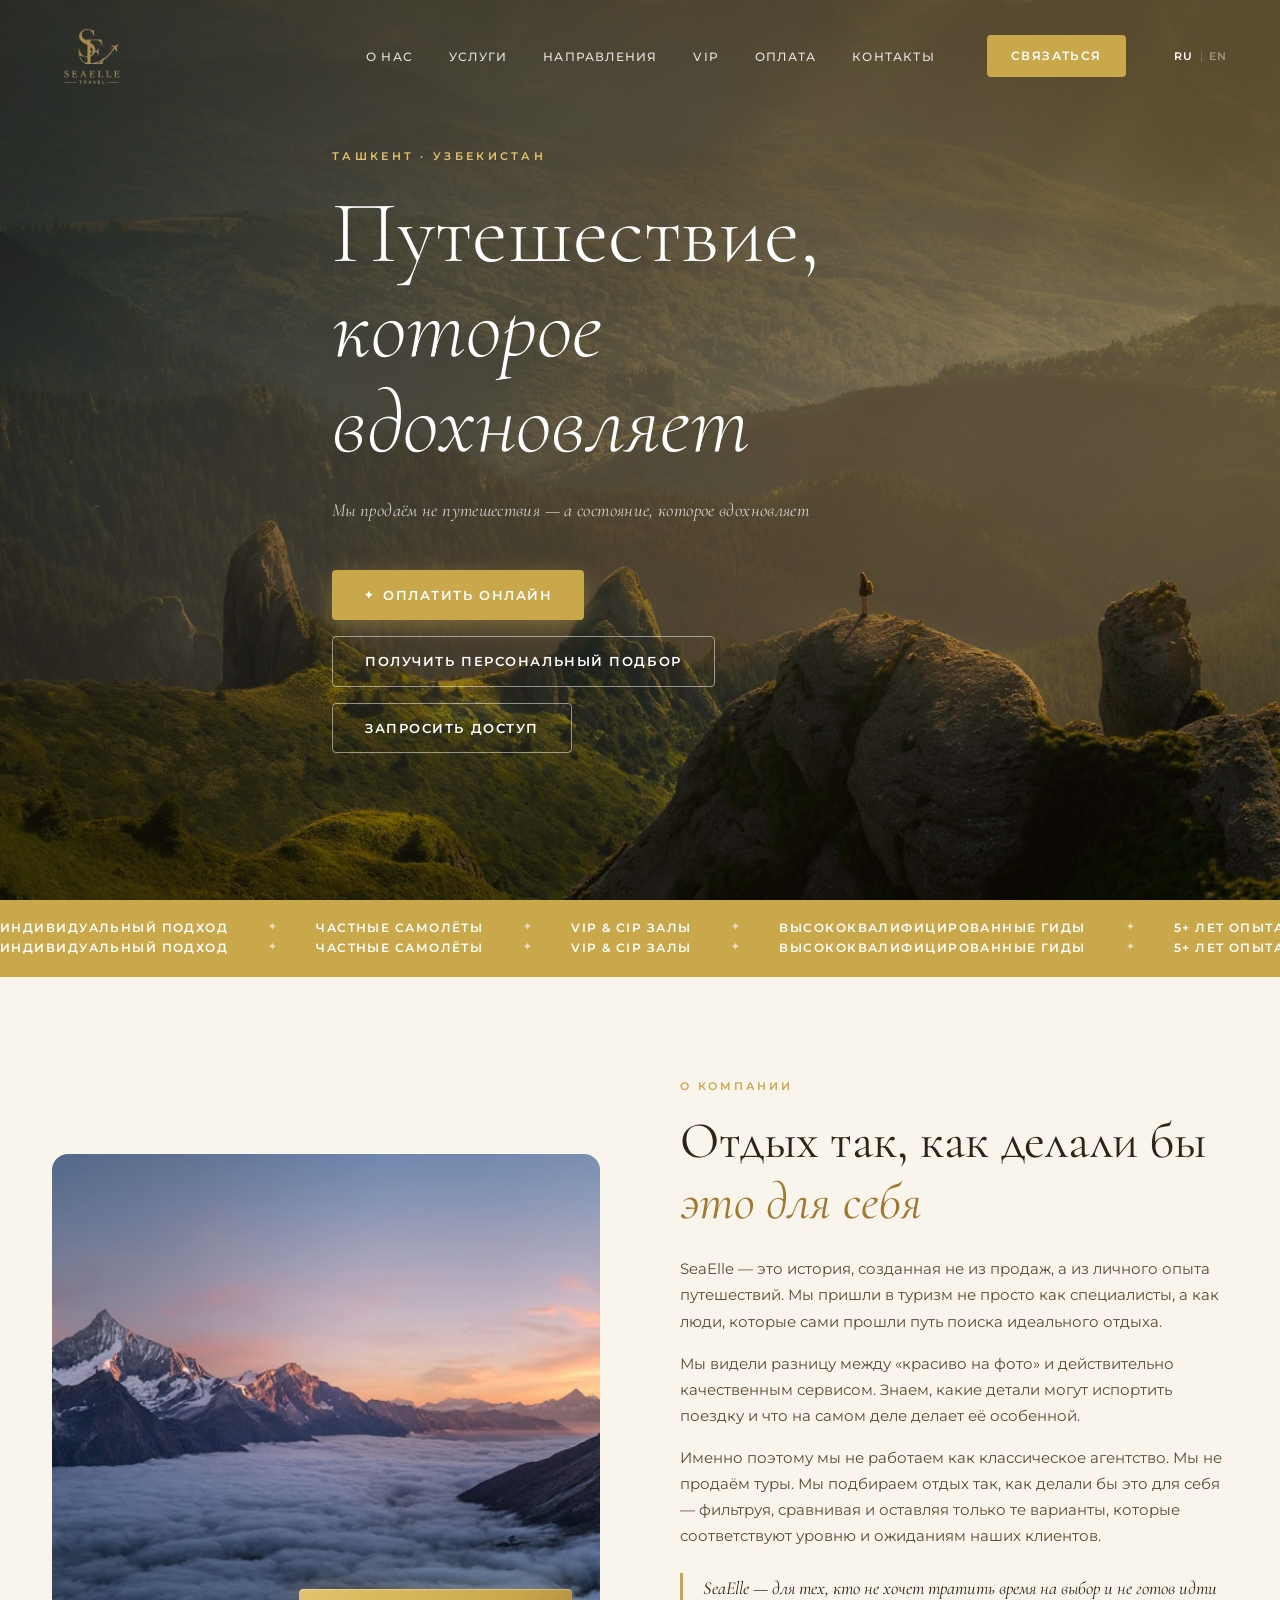
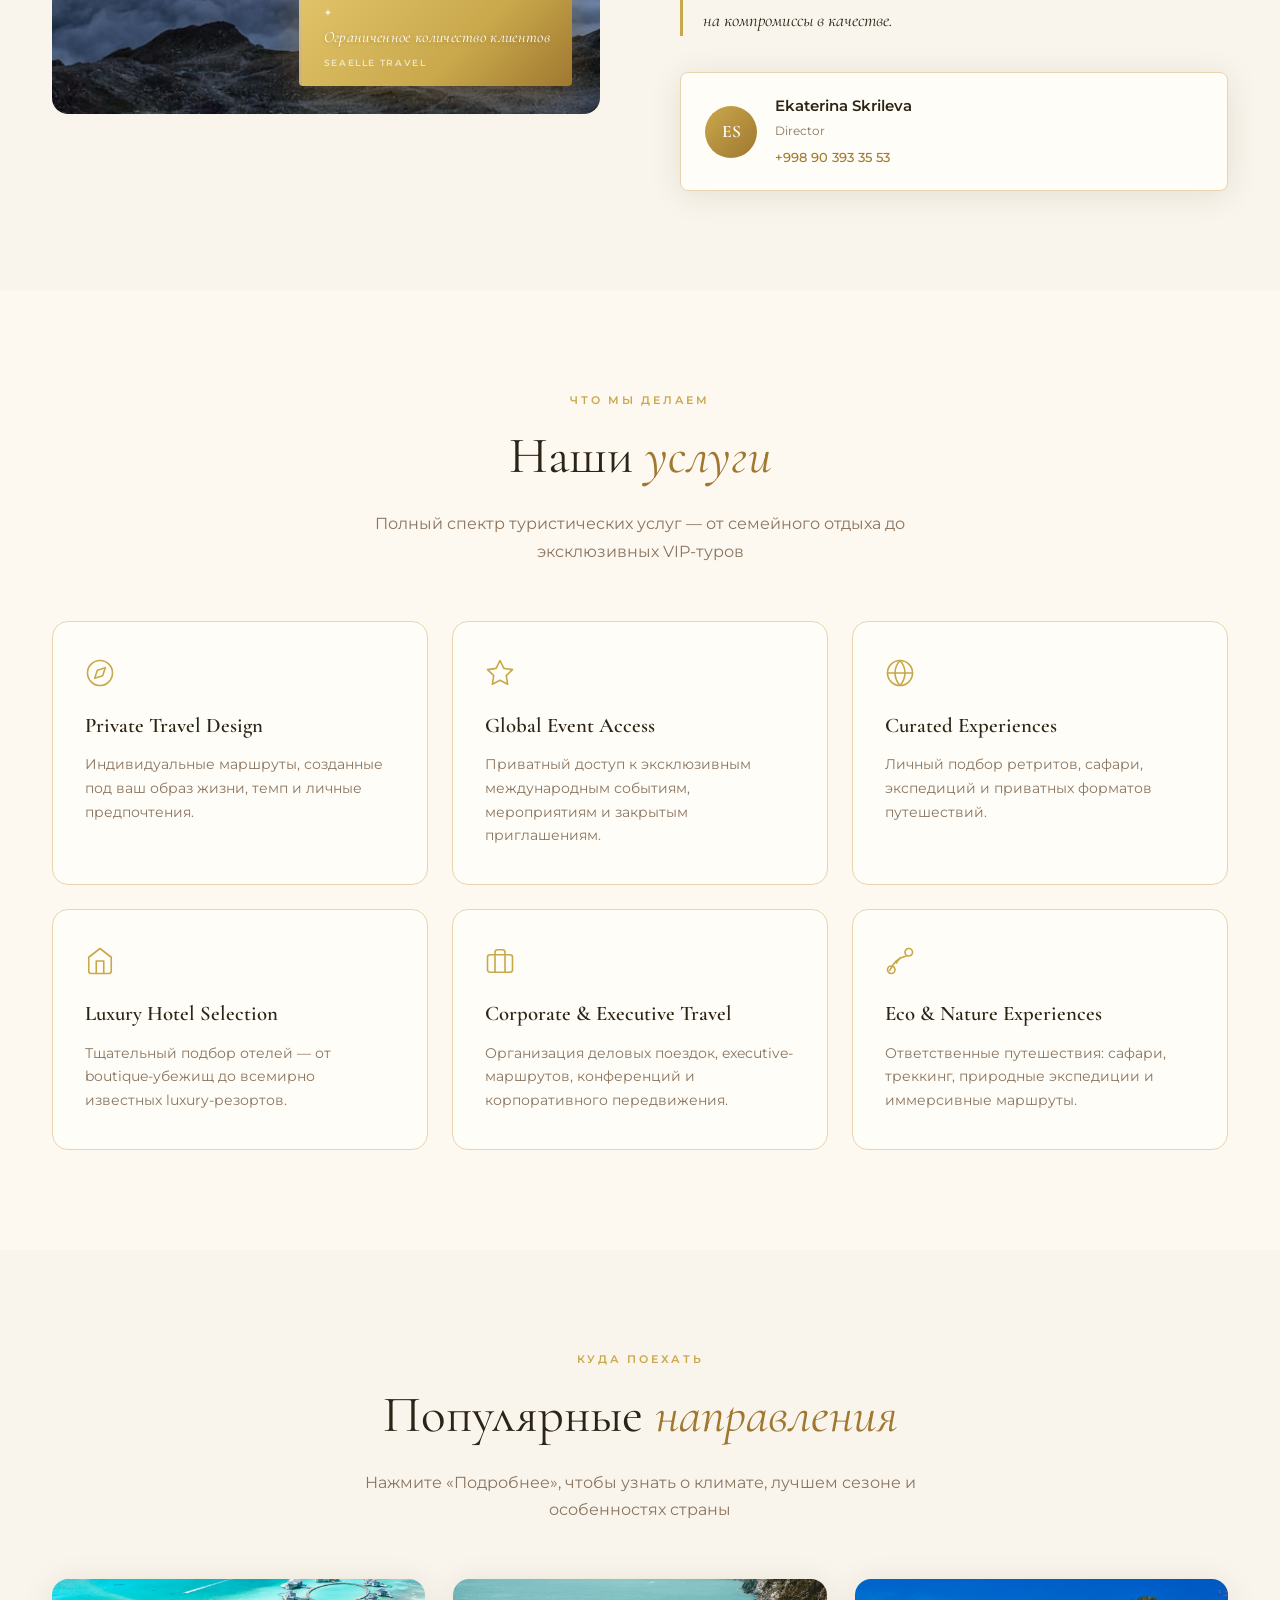
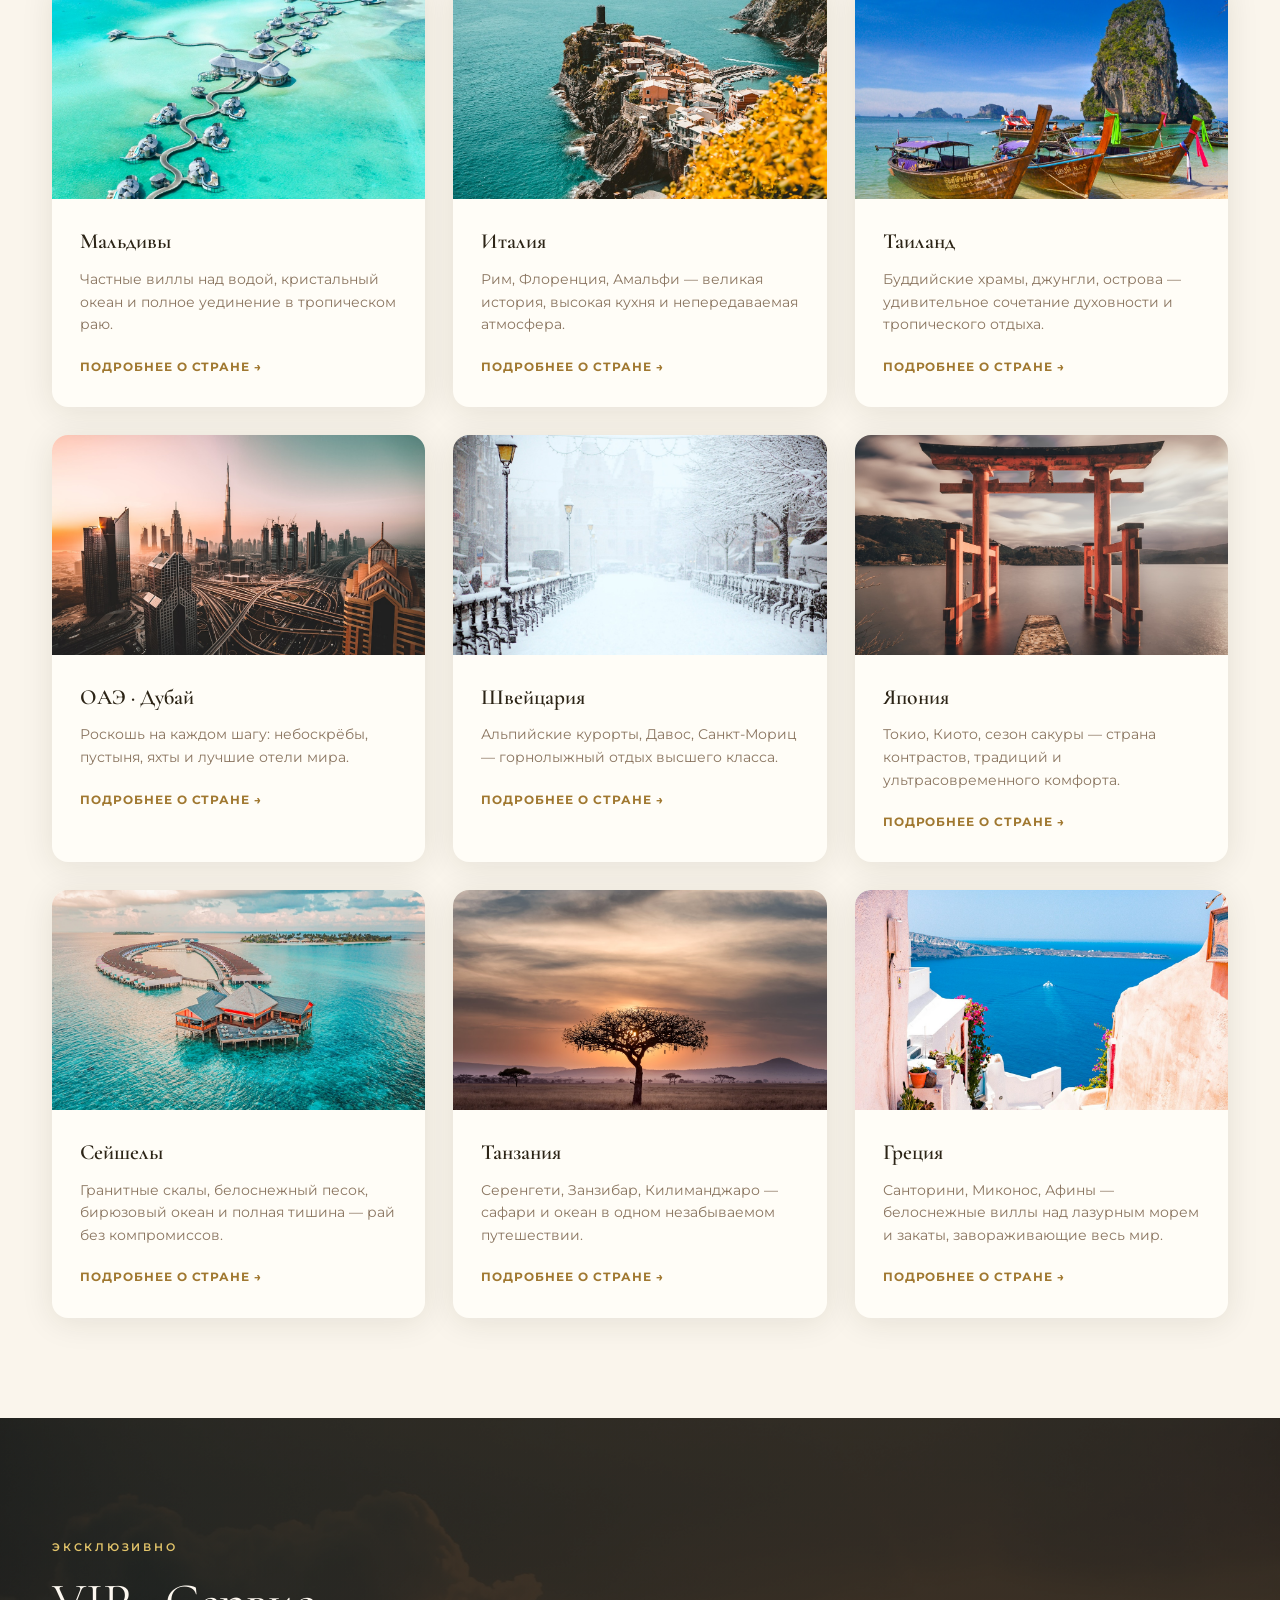
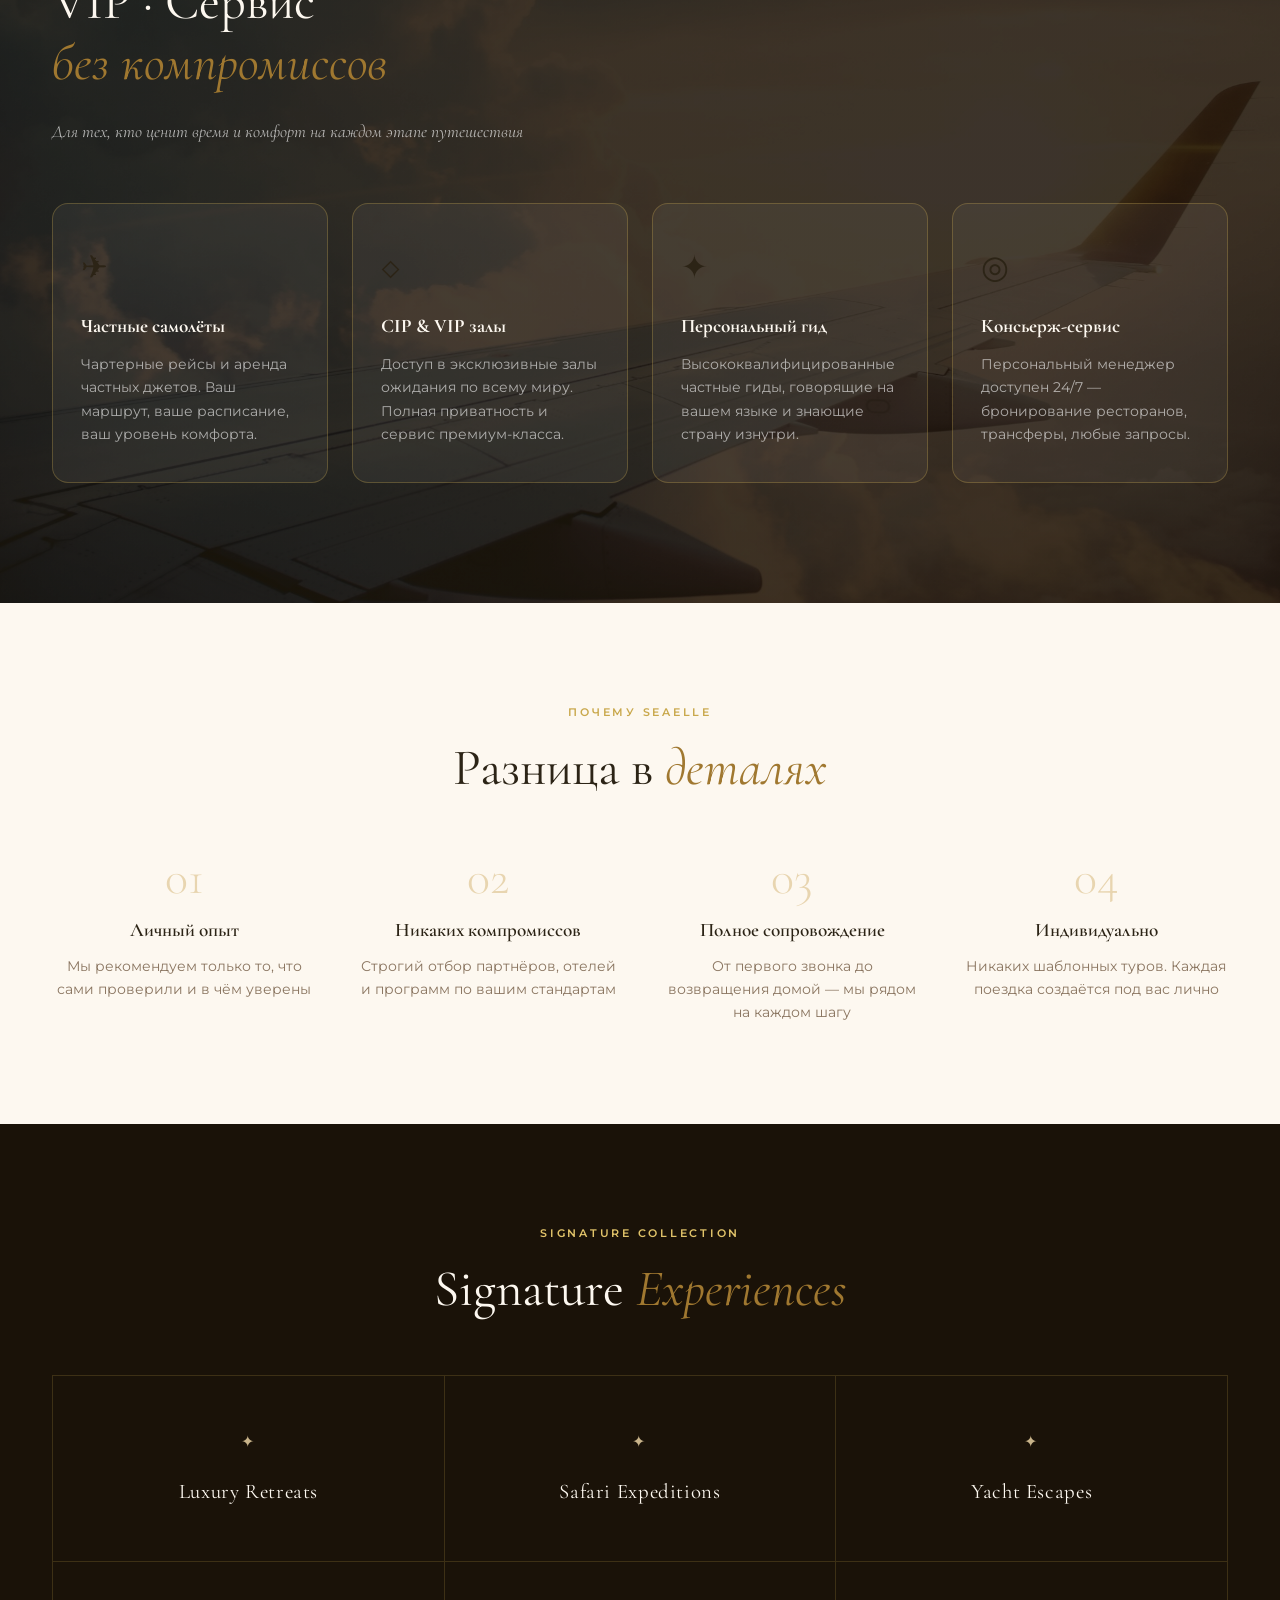
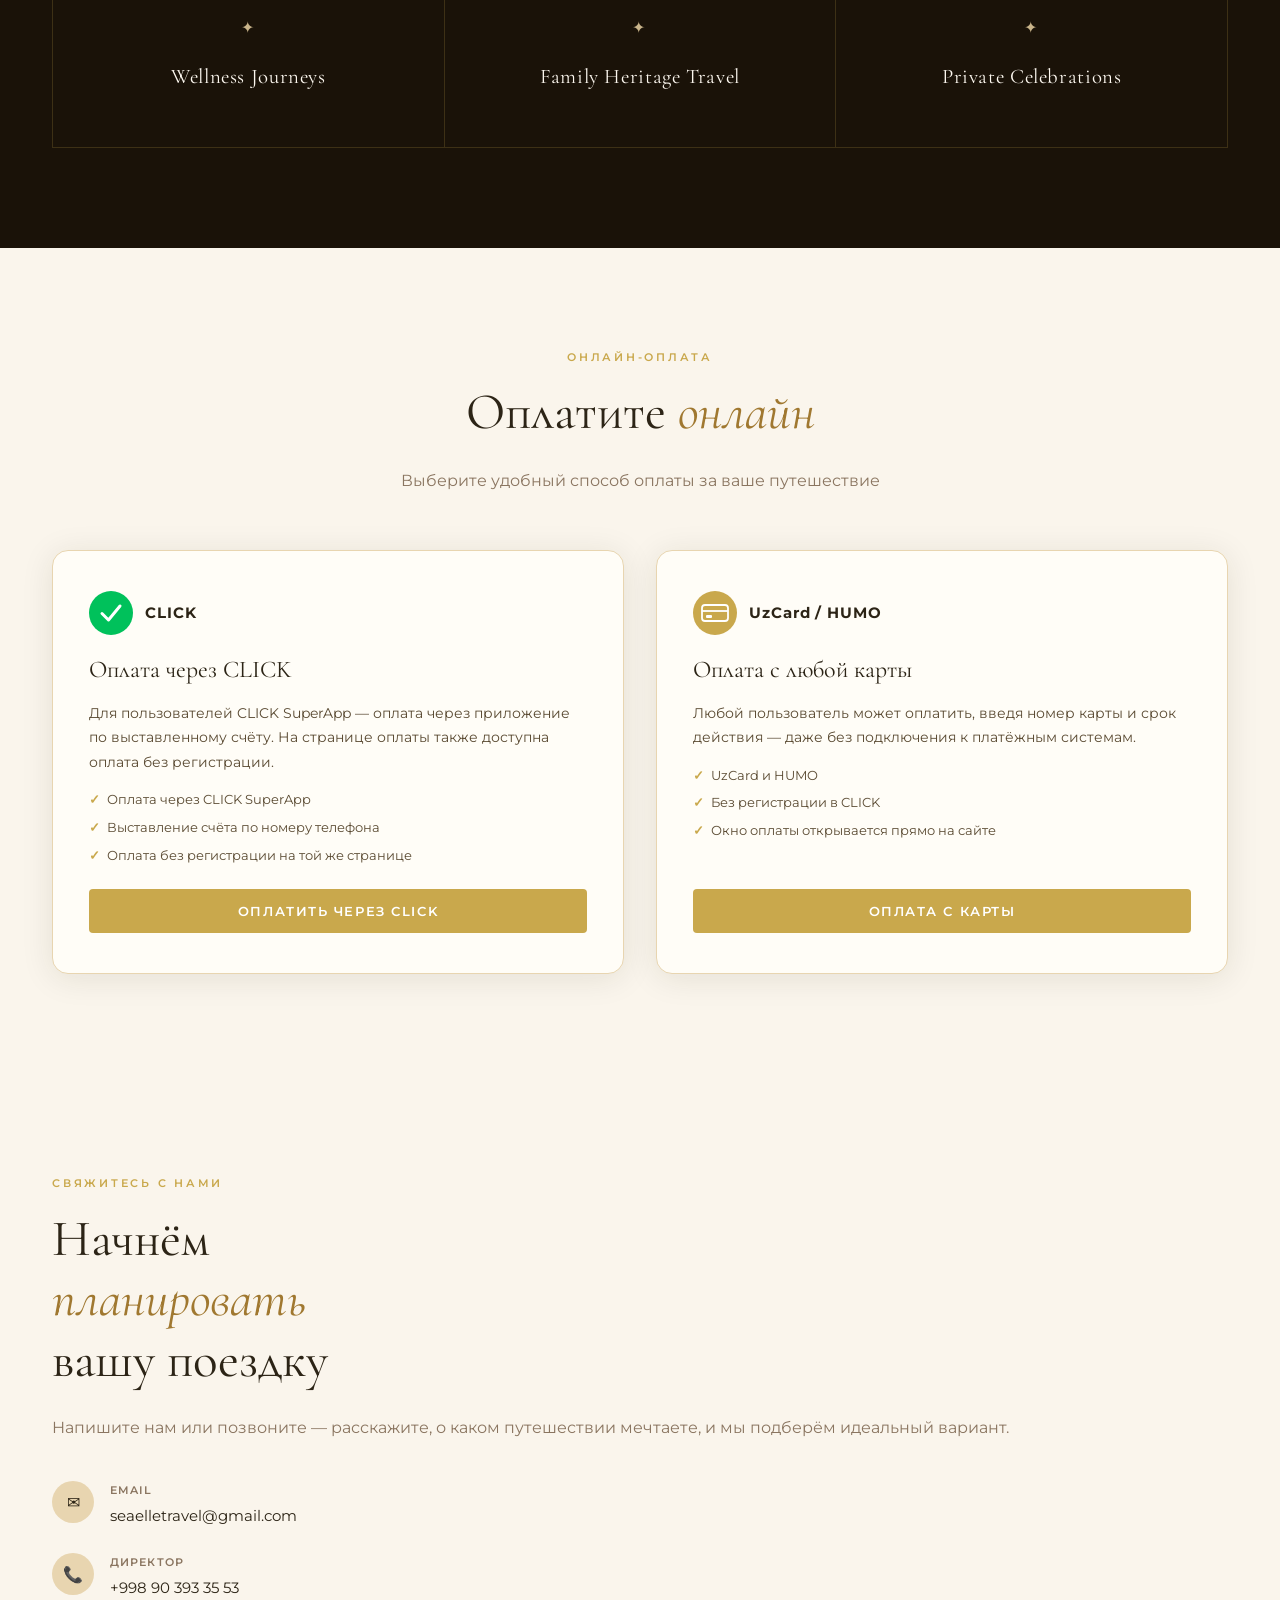
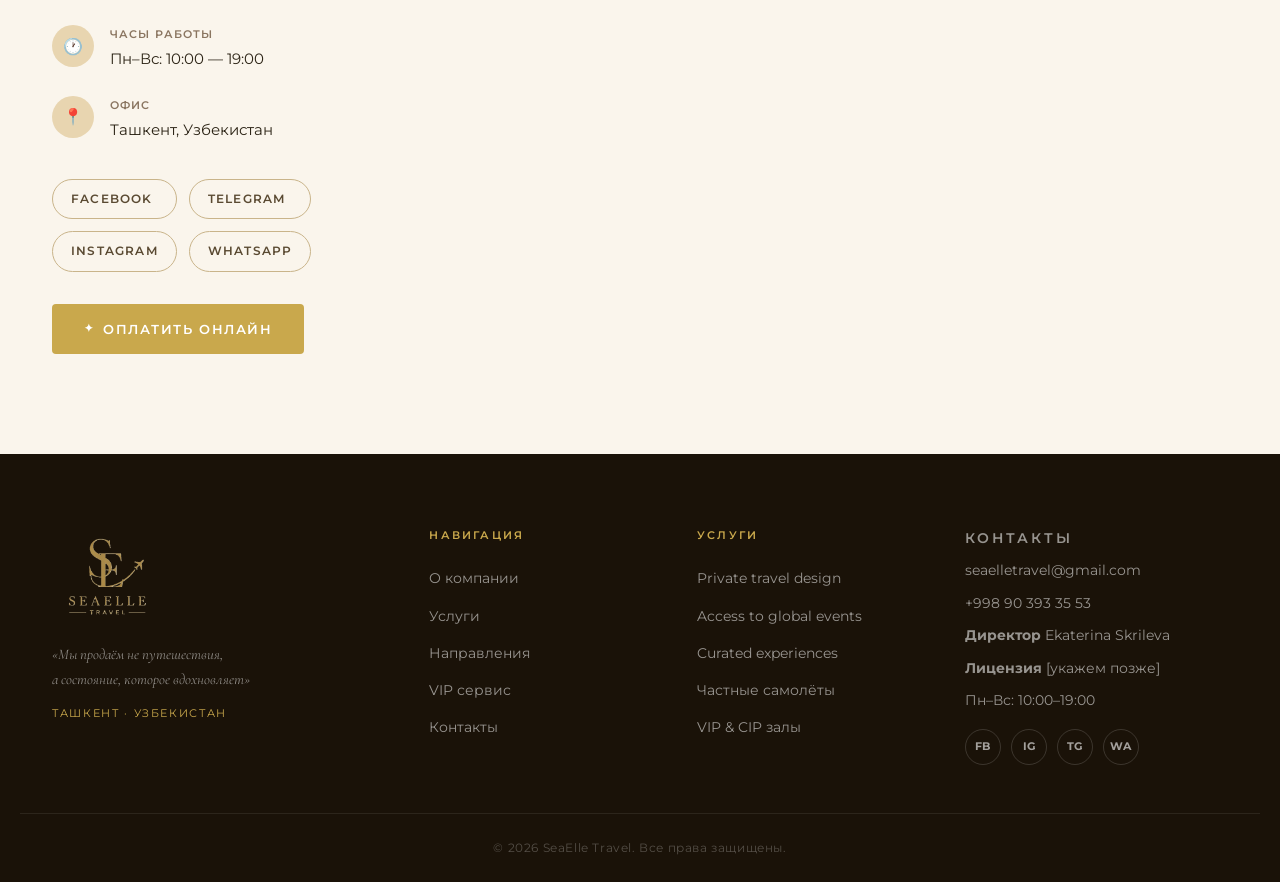
==== commit 6b2de385: "license" ====
--- a/index.html
+++ b/index.html
@@ -121,8 +121,8 @@
           <div class="director-avatar">ES</div>
           <div>
             <p class="director-name">Ekaterina Skrileva</p>
-            <p class="director-role">Travel Curator</p>
-            <p class="director-phone"><a href="tel:+998900220015">Contact Concierge</a></p>
+            <p class="director-role">Director</p>
+            <p class="director-phone"><a href="tel:+998903933553">+998 90 393 35 53</a></p>
           </div>
         </div>
       </div>
@@ -566,7 +566,7 @@
             <span class="contact-ico">📞</span>
             <div>
               <p class="c-label" data-i18n="contactLabelDirector">Директор</p>
-              <a href="tel:+998900220015">+998 90 022 00 15</a>
+              <a href="tel:+998903933553">+998 90 393 35 53</a>
             </div>
           </li>
           <li>
@@ -633,7 +633,9 @@
       <div class="footer-contact">
         <p class="footer-heading" data-i18n="footerContactHeading">Контакты</p>
         <p><a href="mailto:seaelletravel@gmail.com">seaelletravel@gmail.com</a></p>
-        <p><a href="tel:+998900220016">+998 90 022 00 16</a></p>
+        <p><a href="tel:+998903933553">+998 90 393 35 53</a></p>
+        <p><strong data-i18n="footerDirectorLabel">Директор:</strong> <span data-i18n="footerDirectorValue">Ekaterina Skrileva</span></p>
+        <p><strong data-i18n="footerLicenseLabel">Лицензия:</strong> <span data-i18n="footerLicenseValue">[укажем позже]</span></p>
         <p>Пн–Вс: 10:00–19:00</p>
         <div class="footer-social">
           <a href="https://www.facebook.com/profile.php?id=61589027070417" target="_blank" rel="noopener">FB</a>
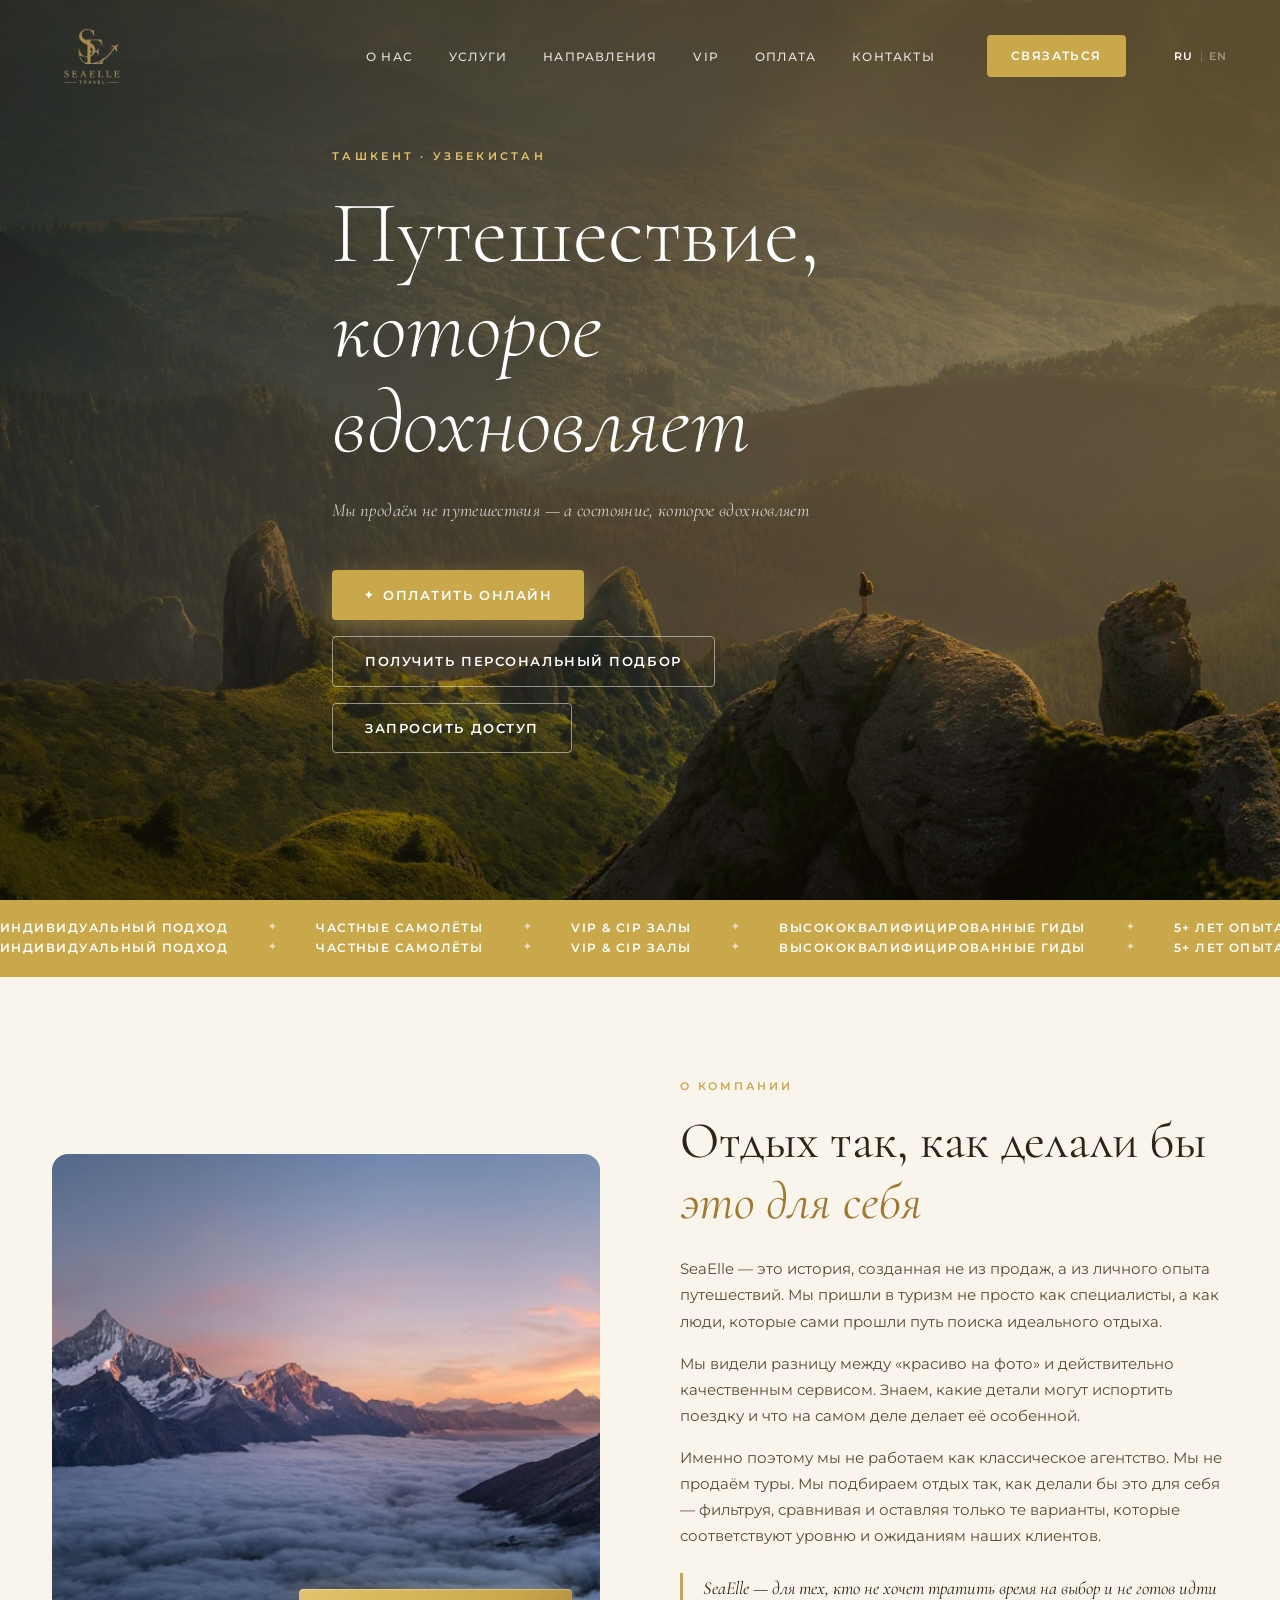
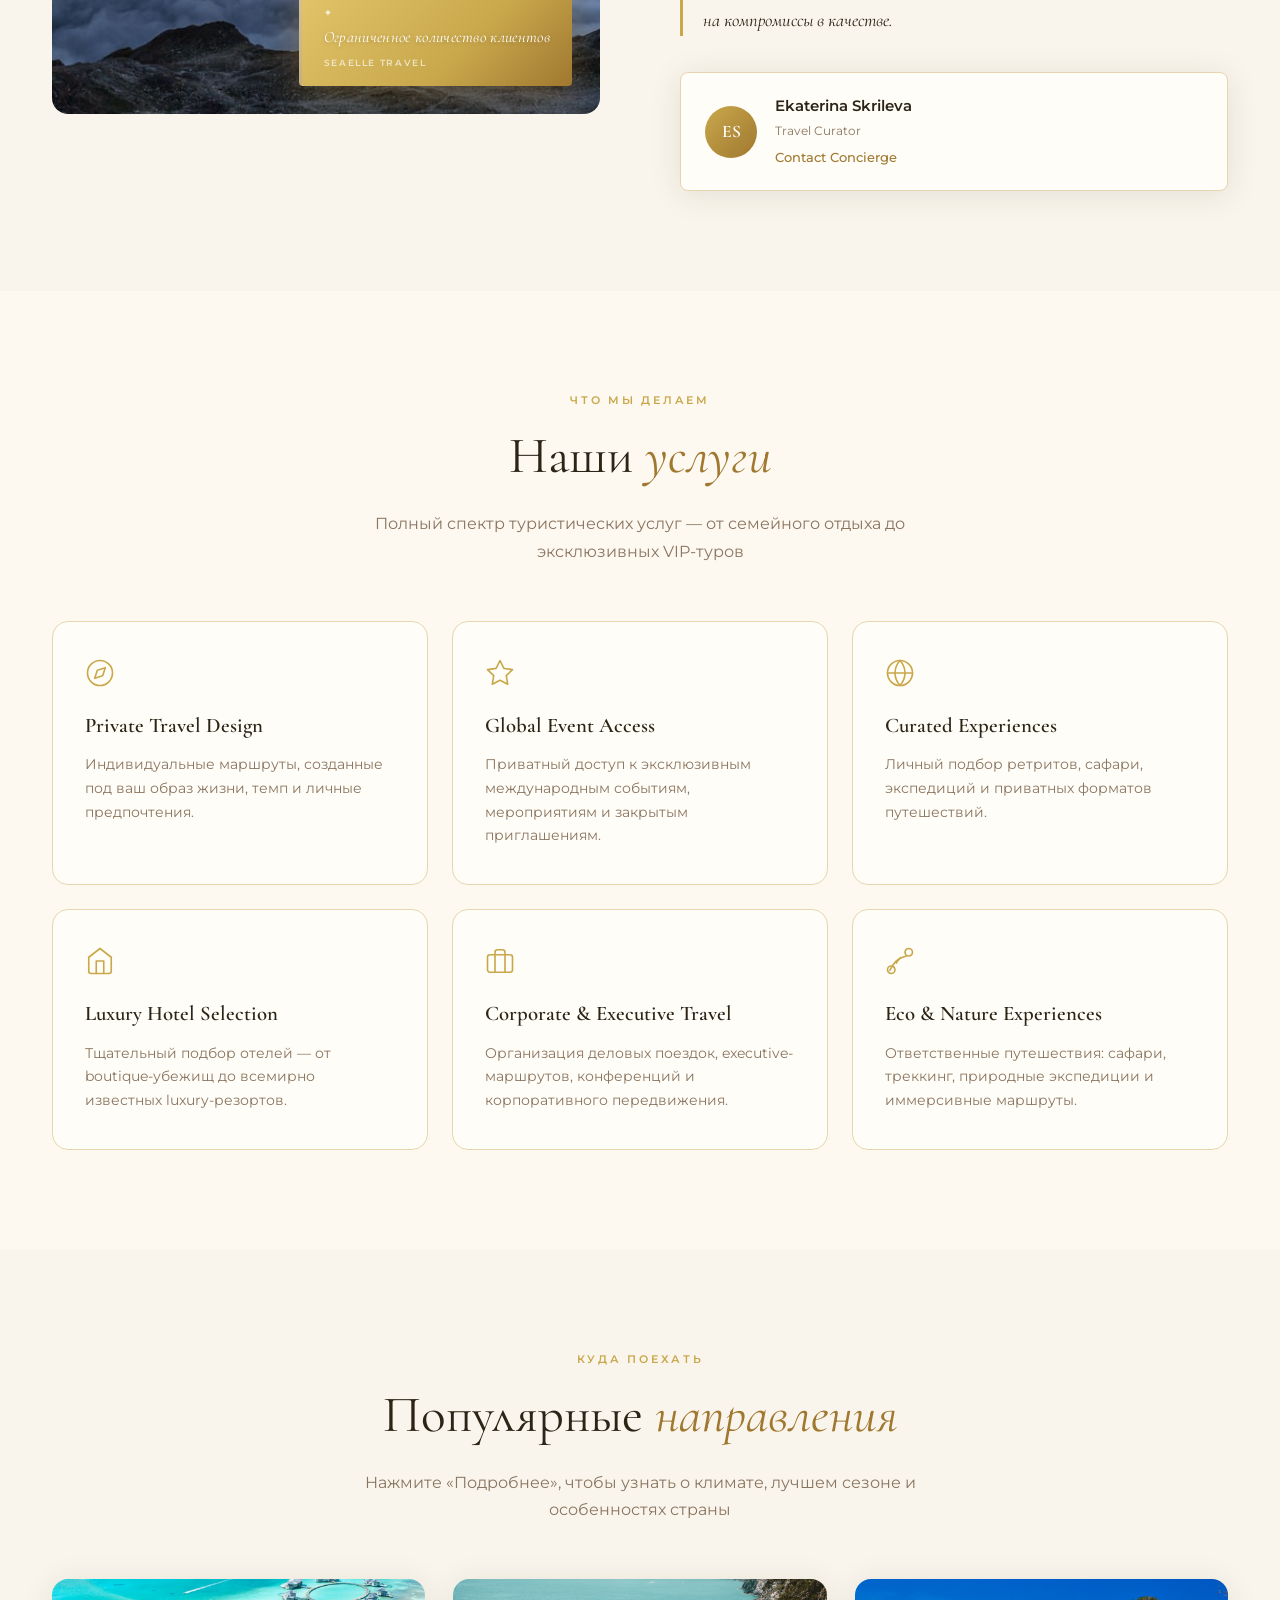
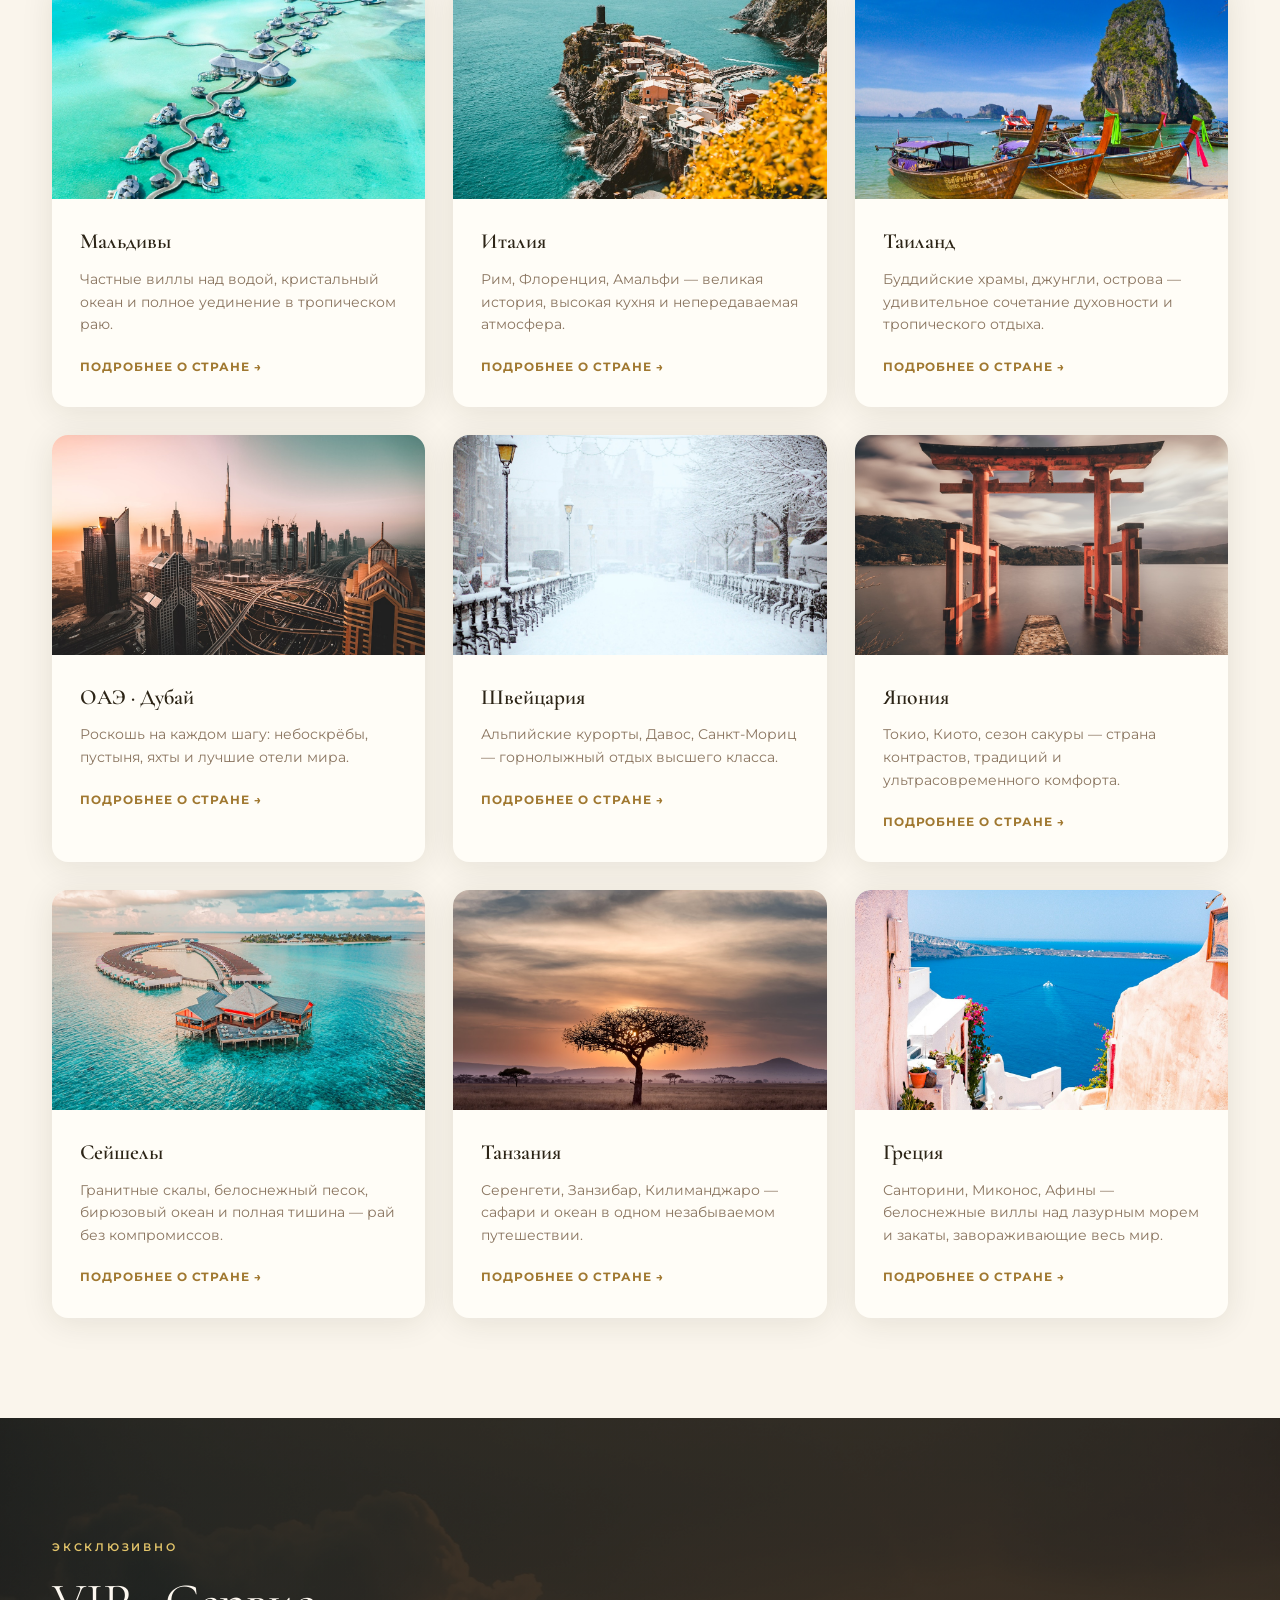
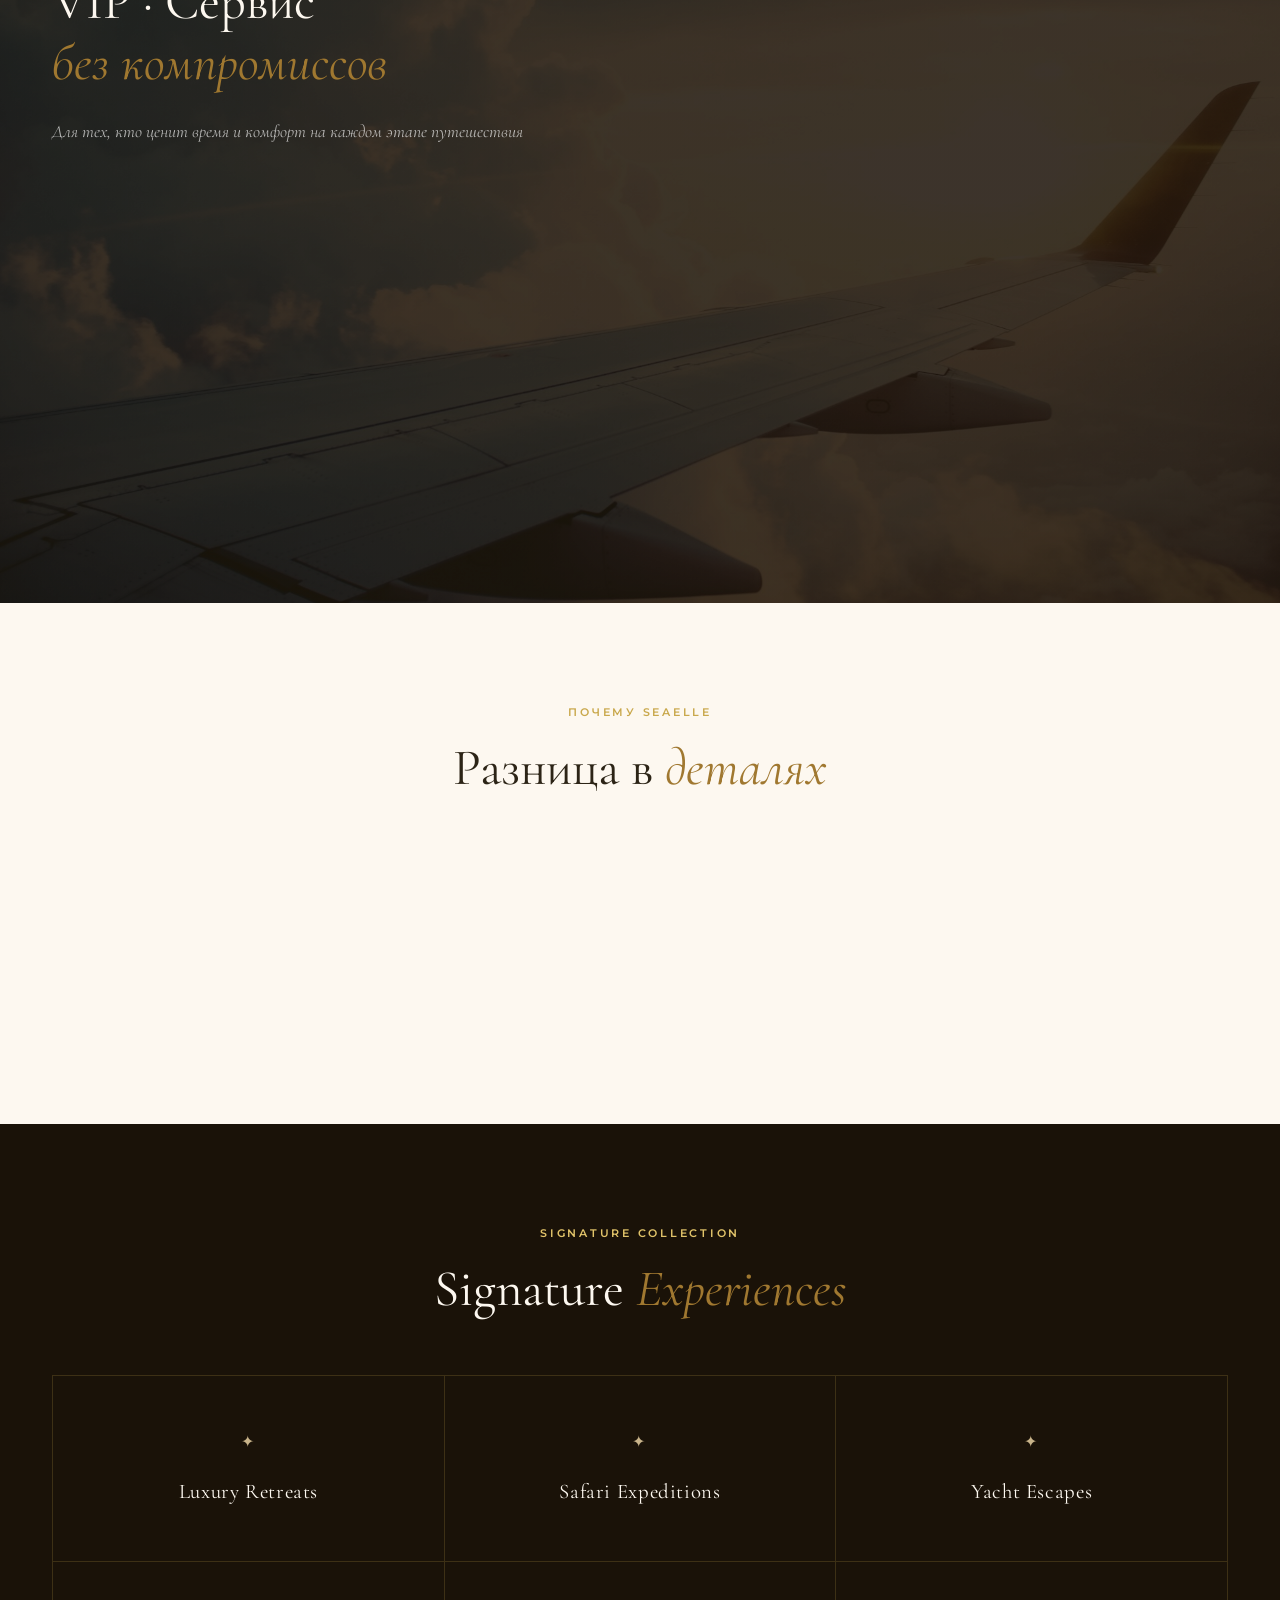
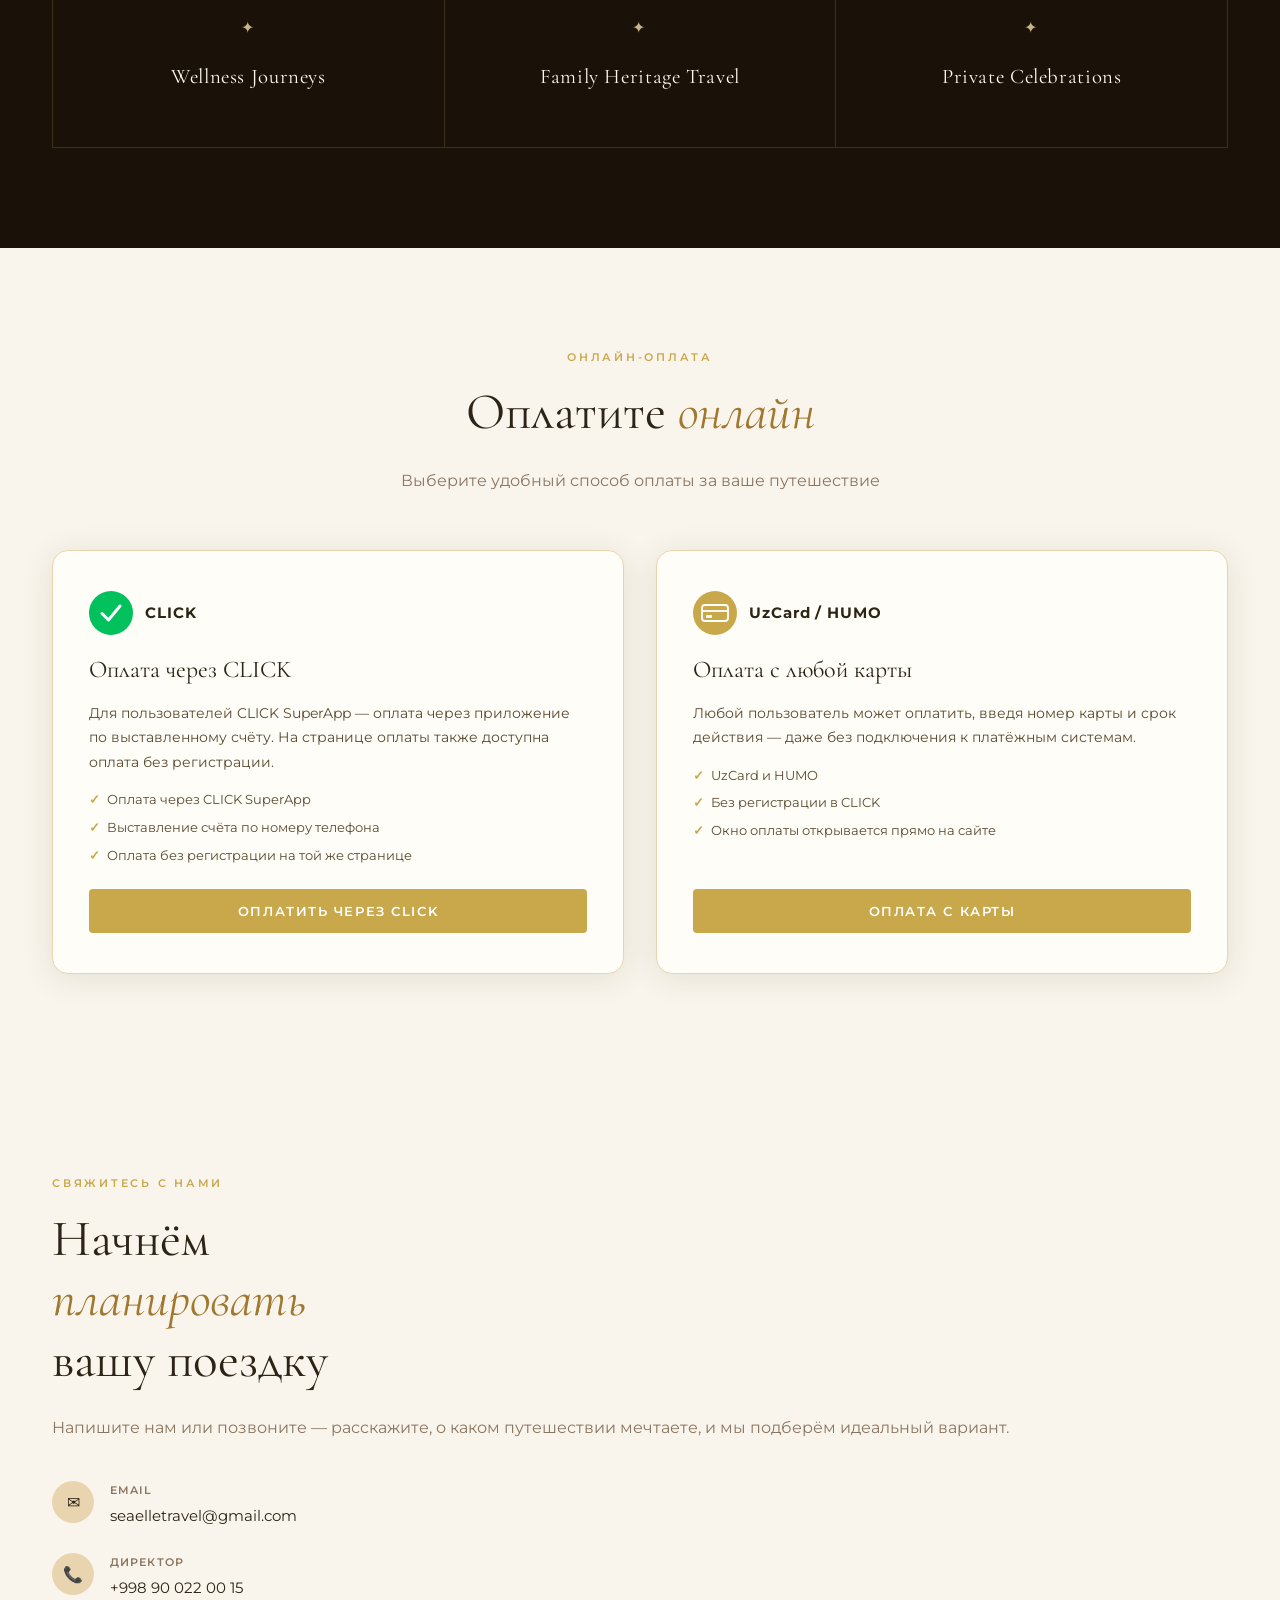
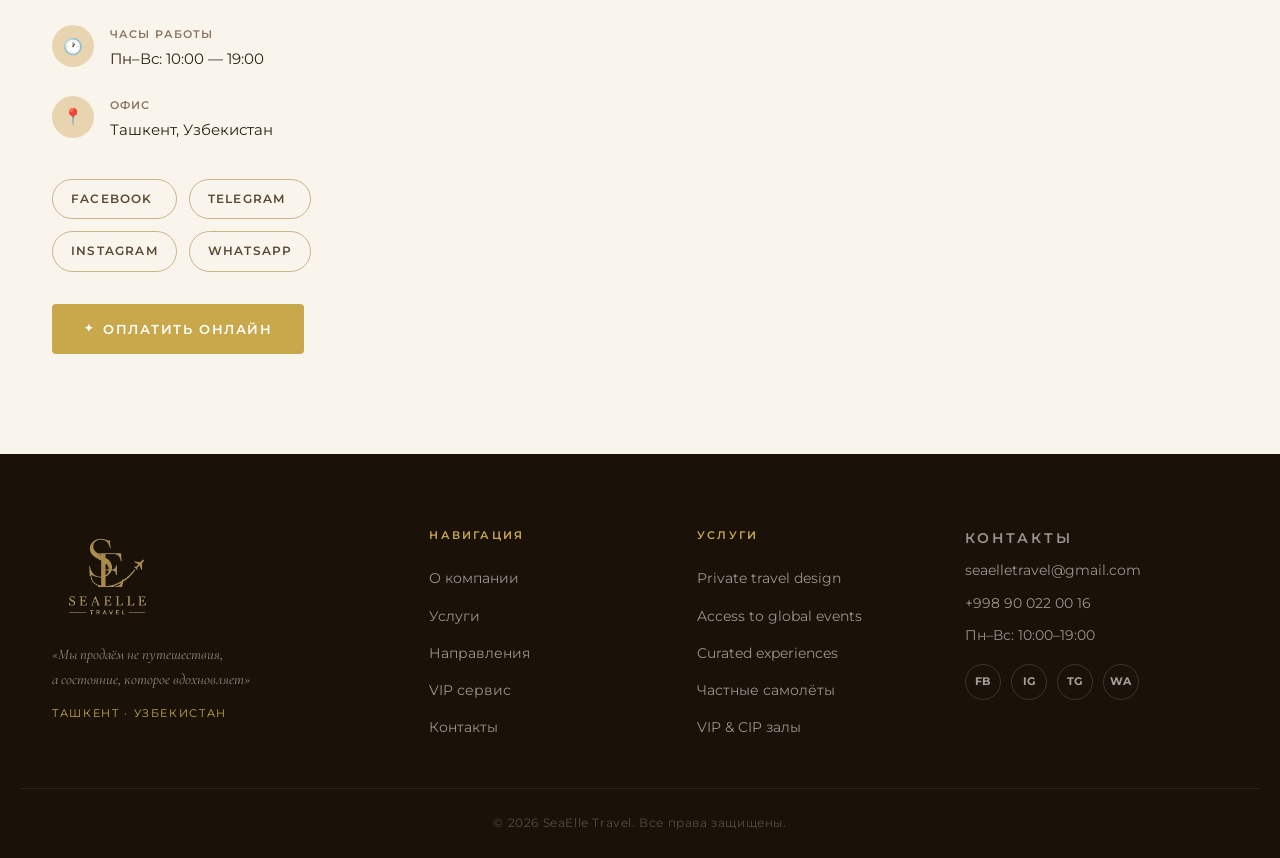
==== commit 2ec52eb7: "Revert "license" This reverts commit 6b2de3854cba3ad7ac80154cdfeca31504f99fe5." ====
--- a/index.html
+++ b/index.html
@@ -121,8 +121,8 @@
           <div class="director-avatar">ES</div>
           <div>
             <p class="director-name">Ekaterina Skrileva</p>
-            <p class="director-role">Director</p>
-            <p class="director-phone"><a href="tel:+998903933553">+998 90 393 35 53</a></p>
+            <p class="director-role">Travel Curator</p>
+            <p class="director-phone"><a href="tel:+998900220015">Contact Concierge</a></p>
           </div>
         </div>
       </div>
@@ -566,7 +566,7 @@
             <span class="contact-ico">📞</span>
             <div>
               <p class="c-label" data-i18n="contactLabelDirector">Директор</p>
-              <a href="tel:+998903933553">+998 90 393 35 53</a>
+              <a href="tel:+998900220015">+998 90 022 00 15</a>
             </div>
           </li>
           <li>
@@ -633,9 +633,7 @@
       <div class="footer-contact">
         <p class="footer-heading" data-i18n="footerContactHeading">Контакты</p>
         <p><a href="mailto:seaelletravel@gmail.com">seaelletravel@gmail.com</a></p>
-        <p><a href="tel:+998903933553">+998 90 393 35 53</a></p>
-        <p><strong data-i18n="footerDirectorLabel">Директор:</strong> <span data-i18n="footerDirectorValue">Ekaterina Skrileva</span></p>
-        <p><strong data-i18n="footerLicenseLabel">Лицензия:</strong> <span data-i18n="footerLicenseValue">[укажем позже]</span></p>
+        <p><a href="tel:+998900220016">+998 90 022 00 16</a></p>
         <p>Пн–Вс: 10:00–19:00</p>
         <div class="footer-social">
           <a href="https://www.facebook.com/profile.php?id=61589027070417" target="_blank" rel="noopener">FB</a>
